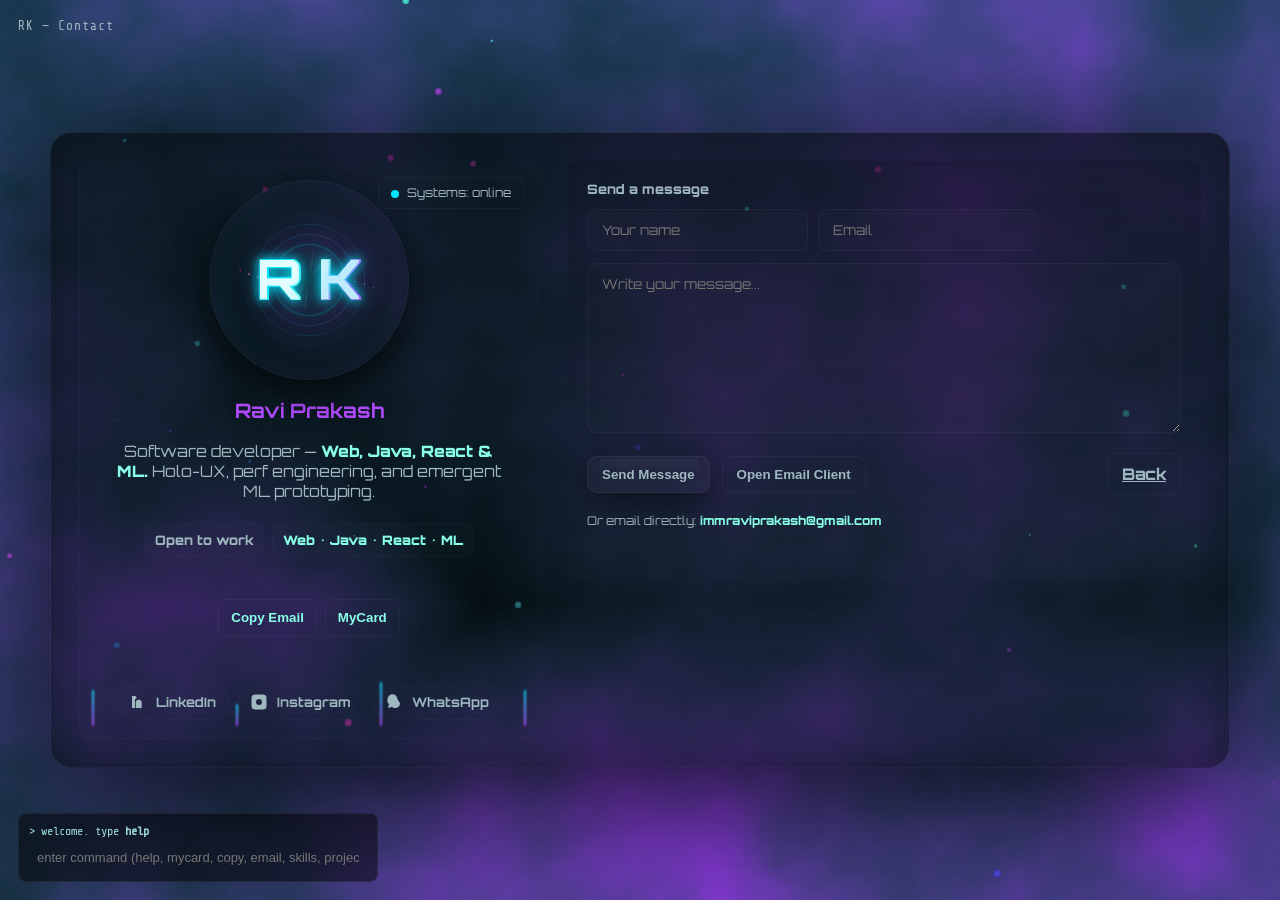
==== contact.html @ 1f119037 "first commit" ====
<!doctype html>
<html lang="en">
<head>
<meta charset="utf-8" />
<meta name="viewport" content="width=device-width,initial-scale=1" />
<link rel="icon" type="image/png" href="favicon.png">
<title>Contact — RK</title>
<meta name="description" content="Contact — neon holo shader, particles, interactive RK avatar, downloadable myCard PNG. Futuristic holo UI." />
<link href="https://fonts.googleapis.com/css2?family=Orbitron:wght@400;700&family=Share+Tech+Mono&display=swap" rel="stylesheet">
<style>
  :root{
    --cyan:#00e6ff;
    --magenta:#b34bff;
    --accent:#88ffe6;
    --muted:#9fb8bf;
    --glass: rgba(255,255,255,0.02);
    --glass-strong: rgba(255,255,255,0.04);
    --panel-bg: rgba(2,4,7,0.64);
    --radius: 14px;
    --max-w: 1400px;
    --nanochrome: rgba(130,255,230,0.06);
  }
  *{box-sizing:border-box;margin:0;padding:0}
  html,body{height:100%}
  body{
    font-family:"Orbitron","Share Tech Mono",monospace;
    background:#000; color:#fff; overflow:hidden;
    -webkit-font-smoothing:antialiased; -moz-osx-font-smoothing:grayscale;
  }

  /* canvases */
  canvas#bg-shader, canvas#particles { position:fixed; inset:0; width:100%; height:100%; z-index:0; display:block; }
  .scanlines { position:fixed; inset:0; pointer-events:none; z-index:2; background: repeating-linear-gradient(to bottom, rgba(255,255,255,0.01) 0 1px, transparent 1px 5px); mix-blend-mode: overlay; opacity:0.18; animation:scanShift 12s linear infinite; }
  @keyframes scanShift { from{ background-position:0 0 } to{ background-position:0 1200px } }

  /* top bar */
  .topbar { position:fixed; left:18px; top:18px; z-index:40; display:flex; gap:10px; align-items:center; color:var(--muted); font-size:13px; }
  .topbar .title { font-family:"Share Tech Mono"; color:var(--muted); letter-spacing:1px; text-shadow:0 0 8px rgba(0,230,255,0.02) }

  /* center layout */
  .wrap { position:relative; z-index:6; min-height:100vh; display:flex; align-items:center; justify-content:center; padding:48px 20px; max-width:var(--max-w); margin:0 auto; }

  /* glass panel */
  .panel {
    width:min(1180px, 96vw);
    background: linear-gradient(180deg, rgba(6,8,12,0.62), rgba(4,6,10,0.44));
    border: 1px solid var(--glass-strong);
    border-radius:calc(var(--radius) + 8px);
    padding:28px;
    box-shadow: 0 26px 140px rgba(0,0,0,0.82), inset 0 -10px 40px rgba(0,0,0,0.28);
    display:grid; grid-template-columns: 460px 1fr; gap:28px; align-items:start;
    transform-style:preserve-3d;
    overflow:visible;
    transition: opacity .28s cubic-bezier(.2,.9,.25,1), transform .28s cubic-bezier(.2,.9,.25,1);
    opacity:1;
  }

  /* transition helper classes (used by SPA navigation) */
  .panel.fade-out { opacity:0; transform: translateY(6px) scale(.995); pointer-events:none; }
  .panel.fade-in { opacity:1; transform: none; pointer-events:auto; }

  /* holo column */
  .holo {
    position:relative; border-radius:12px; padding:18px; min-height:420px;
    background: linear-gradient(180deg, rgba(255,255,255,0.006), rgba(255,255,255,0.002));
    border:1px solid rgba(255,255,255,0.02); overflow:visible;
    display:flex; flex-direction:column; gap:12px; justify-content:center; align-items:center;
    perspective:1400px;
  }
  .holo .avatar {
    width:200px; height:200px; border-radius:50%; overflow:hidden; border:1px solid rgba(255,255,255,0.04);
    display:flex; align-items:center; justify-content:center; background:linear-gradient(90deg, rgba(0,230,255,0.02), rgba(179,75,255,0.02));
    box-shadow: 0 10px 36px rgba(0,0,0,0.72), 0 0 24px rgba(0,230,255,0.035);
    transform-style:preserve-3d; cursor:pointer; position:relative; transition:transform .22s ease;
  }
  #avatarCanvas{ width:100%; height:100%; display:block; border-radius:50%; }

  /* animated ring overlay */
  .ring-overlay { position:absolute; inset: -18px; pointer-events:none; z-index:8; display:flex; align-items:center; justify-content:center; }
  .ring { position:absolute; width:92%; height:92%; border-radius:50%; border:1px solid rgba(255,255,255,0.02); mix-blend-mode: screen; opacity:0.85; transform:rotate(0deg); }
  .ring.r1 { box-shadow: 0 0 30px rgba(0,230,255,0.06); border-color: rgba(0,230,255,0.05); animation:spinS 12s linear infinite; }
  .ring.r2 { box-shadow: 0 0 22px rgba(179,75,255,0.05); border-color: rgba(179,75,255,0.03); animation:spinS 20s linear reverse infinite; transform:scale(.86); }
  .ring.r3 { box-shadow: 0 0 16px rgba(136,255,230,0.03); border-color: rgba(136,255,230,0.02); animation:spinS 36s linear infinite; transform:scale(.95); }
  @keyframes spinS { from{ transform:rotate(0deg) } to{ transform:rotate(360deg) } }

  .holo h2 { margin:6px 0 0; font-size:1.24rem; color:var(--magenta); text-shadow:0 0 14px rgba(179,75,255,0.06) }
  .holo p { margin:6px 0 0; color:var(--muted); font-size:0.98rem; text-align:center; max-width:92% }
  .skill-highlight { color: var(--accent); font-weight:900; text-shadow: 0 0 10px rgba(0,230,255,0.06); }

  .stats { display:flex; gap:8px; margin-top:10px; }
  .stat { background:rgba(255,255,255,0.01); border:1px solid rgba(255,255,255,0.02); padding:8px 10px; border-radius:10px; font-weight:800; color:var(--muted); font-size:13px; }

  .copy-btn { background:transparent; border:1px solid rgba(255,255,255,0.04); color:var(--accent); padding:10px 12px; border-radius:8px; cursor:pointer; font-weight:800; }

  /* HUD lines */
  .hud-lines { position:absolute; inset:auto 12px 12px 12px; z-index:9; pointer-events:none; display:flex; gap:8px; justify-content:space-between; align-items:flex-end; opacity:0.9; }
  .hud-lines .col { width:2px; background:linear-gradient(180deg,var(--cyan),var(--magenta)); height:36px; border-radius:2px; filter:blur(0.8px); animation:bar 2.2s ease-in-out infinite; transform-origin:bottom; }
  .hud-lines .col:nth-child(2){ height:22px; animation-delay:0.2s }
  .hud-lines .col:nth-child(3){ height:44px; animation-delay:0.35s }
  @keyframes bar { 0%{ transform:scaleY(.25); opacity:.24 } 50%{ transform:scaleY(1.25); opacity:1 } 100%{ transform:scaleY(.3); opacity:.32 } }

  /* contact form right column */
  form.contact-form { background: linear-gradient(180deg, rgba(0,0,0,0.12), rgba(255,255,255,0.01)); border-radius:10px; padding:20px; display:flex; flex-direction:column; gap:12px; min-height:420px; position:relative; }
  .row { display:flex; gap:10px; }
  input[type=text], input[type=email], textarea {
    background: rgba(255,255,255,0.01); border:1px solid rgba(255,255,255,0.04);
    color:var(--muted); padding:12px 14px; border-radius:10px; outline:none; font-family:inherit;
    transition: box-shadow .18s ease, transform .12s ease;
  }
  input:focus, textarea:focus { box-shadow: 0 12px 44px rgba(0,230,255,0.06); transform:translateY(-2px); border-color: rgba(0,230,255,0.14); color:#e6fbff }
  textarea { min-height:170px; resize:vertical; }

  .actions { display:flex; gap:12px; align-items:center; margin-top:8px; }
  .btn { background:linear-gradient(90deg,var(--cyan),var(--magenta)); color:#001; padding:10px 14px; border-radius:10px; font-weight:800; border:none; cursor:pointer; box-shadow:0 12px 44px rgba(0,0,0,0.6); transition: transform .14s ease, filter .14s; }
  .btn.ghost { background:transparent; color:var(--muted); border:1px solid rgba(255,255,255,0.04); box-shadow:none; }

  .btn.send-glass { background: rgba(255,255,255,0.02) !important; color: var(--muted) !important; border:1px solid rgba(255,255,255,0.06) !important; backdrop-filter: blur(8px) saturate(0.9); box-shadow: 0 10px 30px rgba(0,0,0,0.5), inset 0 1px 0 rgba(255,255,255,0.02); border-radius:10px; font-weight:700; position:relative; overflow:visible; }
  .btn.send-glass::before{ content:''; position:absolute; left:8%; right:8%; top:6%; height:36%; background: linear-gradient(180deg, rgba(255,255,255,0.06), rgba(255,255,255,0.01)); border-radius:8px; mix-blend-mode: overlay; pointer-events:none; opacity:0.7; }
  .btn.send-glass:hover{ transform:translateY(-2px); filter:brightness(1.02); }

  .btn.crystal { --sheen-x: 50%; --sheen-y: 20%; --sheen-op: 0.65; position:relative; background: rgba(255,255,255,0.03); color:var(--muted); padding:12px 18px; border-radius:12px; border:1px solid rgba(255,255,255,0.08); box-shadow: 0 8px 28px rgba(0,0,0,0.55), inset 0 1px 0 rgba(255,255,255,0.03); backdrop-filter: blur(6px) saturate(0.9); font-weight:900; letter-spacing:0.6px; overflow:visible; }
  .btn.crystal::before{ content:''; position:absolute; left:0; right:0; top:0; height:50%; background: linear-gradient(180deg, rgba(255,255,255,var(--sheen-op)), rgba(255,255,255,0.02)); border-top-left-radius:12px; border-top-right-radius:12px; transform-origin: var(--sheen-x) var(--sheen-y); mix-blend-mode: overlay; pointer-events:none; transition: transform .18s ease, opacity .18s; opacity:.9; }
  .btn.crystal::after{ content:''; position:absolute; left:6px; right:6px; bottom:6px; height:10px; border-radius:8px; background: linear-gradient(180deg, rgba(0,0,0,0.18), rgba(0,0,0,0.35)); filter: blur(6px); pointer-events:none; opacity:0.9; }
  .btn.crystal:hover{ transform:translateY(-2px); filter:brightness(1.02) }
  .btn.crystal:active{ transform:translateY(1px); }

  /* socials */
  .socials { display:flex; gap:8px; align-items:center; margin-top:8px; flex-wrap:wrap }
  .social { display:inline-flex; gap:9px; align-items:center; padding:8px 12px; border-radius:999px; background:linear-gradient(90deg, rgba(255,255,255,0.01), rgba(255,255,255,0.005)); border:1px solid rgba(255,255,255,0.02); color:var(--muted); text-decoration:none; font-weight:700; font-size:13px; }
  .social svg{ width:18px;height:18px; filter: drop-shadow(0 6px 14px rgba(0,0,0,0.6)); }

  /* toast */
  .toast { position:fixed; right:20px; bottom:20px; background: linear-gradient(90deg,var(--cyan),var(--magenta)); color:#001; padding:10px 14px; border-radius:10px; font-weight:800; z-index:80; transform:translateY(18px); opacity:0; transition:all .36s cubic-bezier(.2,.9,.25,1); pointer-events:none; box-shadow:0 20px 60px rgba(0,0,0,0.6) }
  .toast.show { opacity:1; transform:translateY(0) }
  .toast.glass { background: rgba(255,255,255,0.02) !important; color: var(--muted) !important; border:1px solid rgba(255,255,255,0.06) !important; box-shadow: 0 12px 40px rgba(0,0,0,0.5); backdrop-filter: blur(10px) saturate(0.9); }

  .copy-pulse { position:fixed; z-index:92; pointer-events:none; border-radius:999px; mix-blend-mode:screen; filter: blur(8px); opacity:0.9; transform: translate(-50%,-50%); }

  /* modal (glass) */
  .modal-backdrop { position:fixed; inset:0; z-index:90; display:flex; align-items:center; justify-content:center; background: rgba(0,0,0,0.35); backdrop-filter: blur(4px); animation:fadeIn .18s ease; }
  .modal { width:min(680px, 92vw); background: rgba(255,255,255,0.02); border:1px solid rgba(255,255,255,0.06); padding:20px; border-radius:12px; box-shadow: 0 30px 120px rgba(0,0,0,0.6); backdrop-filter: blur(10px) saturate(0.9); color:var(--muted); transform: translateY(8px) scale(.997); animation:popIn .18s cubic-bezier(.2,.9,.25,1) forwards; }
  .modal h3 { margin:0 0 10px; font-size:18px; color:var(--muted); }
  .modal .body { font-size:13px; color:rgba(200,220,230,0.9); margin-bottom:16px; white-space:pre-wrap; max-height:36vh; overflow:auto; }
  .modal .m-actions { display:flex; gap:12px; align-items:center; justify-content:flex-end; }
  .modal .btn { border-radius:10px; padding:10px 14px; font-weight:800; }
  .modal .btn.cancel { background:transparent; color:var(--muted); border:1px solid rgba(255,255,255,0.04); box-shadow:none; }
  .modal .btn.send { background: rgba(255,255,255,0.02); color:var(--muted); border:1px solid rgba(255,255,255,0.06); backdrop-filter: blur(8px); box-shadow: 0 8px 30px rgba(0,0,0,0.45); }
  @keyframes popIn { from { transform: translateY(12px) scale(.994); opacity:0 } to { transform: translateY(0) scale(1); opacity:1 } }
  @keyframes fadeIn { from { opacity:0 } to { opacity:1 } }

  /* top-right miniature */
  .mini-hud { position:absolute; right:14px; top:14px; z-index:12; background:linear-gradient(180deg, rgba(255,255,255,0.01), rgba(255,255,255,0.005)); padding:8px 12px; border-radius:8px; border:1px solid rgba(255,255,255,0.03); color:var(--muted); font-size:12px }
  .mini-hud .dot { width:8px; height:8px; border-radius:999px; background:var(--cyan); box-shadow:0 0 12px rgba(0,230,255,0.12); display:inline-block; margin-right:8px; vertical-align:middle; animation:blink 2s infinite; }
  @keyframes blink { 0%{ opacity:0.25 } 40%{ opacity:1 } 100%{ opacity:0.25 } }

  /* terminal */
  .terminal { position:fixed; left:18px; bottom:18px; z-index:40; background:rgba(0,0,0,0.48); padding:10px; border-radius:8px; font-family:'Share Tech Mono'; color:var(--accent); border:1px solid rgba(255,255,255,0.06); width:360px; box-sizing:border-box; backdrop-filter: blur(4px); }
  .terminal .out{ font-size:12px; max-height:160px; overflow:auto; color:#9bdcd8; margin-bottom:6px; white-space:pre-wrap; }
  .terminal input{ width:100%; background:transparent; border:none; color:var(--accent); outline:none; padding:6px 8px; font-size:13px }

  @media (max-width:980px){
    .panel { grid-template-columns:1fr; padding:18px }
    .holo{ order:2 }
    form.contact-form{ order:1 }
    .wrap{ padding:28px 14px }
    .terminal{ width:86vw }
  }
  @media (prefers-reduced-motion: reduce){ * { transition:none !important; animation:none !important; } }
</style>
</head>
<body>

<!-- WebGL shader + particles -->
<canvas id="bg-shader" aria-hidden="true"></canvas>
<canvas id="particles" aria-hidden="true"></canvas>
<div class="scanlines" aria-hidden="true"></div>

<!-- topbar -->
<div class="topbar" aria-hidden="false">
  <div class="title">RK — Contact</div>
</div>

<!-- center content -->
<div class="wrap" role="main" aria-label="Contact main">
  <section class="panel" aria-labelledby="contact-heading">

    <!-- holo avatar / info -->
    <div class="holo" aria-hidden="false">
      <div class="avatar" id="avatar" aria-hidden="true" tabindex="0" role="button" title="Click to copy email">
        <!-- canvas-rendered subtle arc-reactor RK -->
        <canvas id="avatarCanvas" width="512" height="512" aria-hidden="true"></canvas>
        <div class="ring-overlay" aria-hidden="true">
          <div class="ring r1"></div>
          <div class="ring r2"></div>
          <div class="ring r3"></div>
        </div>
      </div>

      <h2 id="contact-heading">Ravi Prakash</h2>
      <p>Software developer — <span class="skill-highlight">Web, Java, React &amp; ML.</span> Holo-UX, perf engineering, and emergent ML prototyping.</p>

      <div class="stats" aria-hidden="true">
        <div class="stat">Open to work</div>
        <div class="stat"><span class="skill-highlight">Web · Java · React · ML</span></div>
      </div>

      <div style="height:18px"></div>
      <div style="width:92%; display:flex; gap:8px; align-items:center; justify-content:center;">
        <button class="copy-btn" id="copyEmail" title="Copy email to clipboard">Copy Email</button>
        <button class="copy-btn" id="downloadCard" title="Download neon business card">MyCard</button>
      </div>

      <div style="height:16px"></div>
      <div class="socials" role="navigation" aria-label="Social links">
        <a class="social" href="https://www.linkedin.com/" target="_blank" rel="noopener noreferrer">
          <svg viewBox="0 0 24 24" fill="none" aria-hidden="true"><path d="M4 4h4v16H4zM8 4a2 2 0 110 4 2 2 0 010-4zM13 11v9h4v-5c0-3 0-6-4-6s-4 3-4 6v5h4z" fill="currentColor"/></svg> LinkedIn
        </a>
        <a class="social" href="https://www.instagram.com/__nighthawk.__/" target="_blank" rel="noopener noreferrer">
          <svg viewBox="0 0 24 24" fill="none" aria-hidden="true"><path d="M7 2h10a5 5 0 015 5v10a5 5 0 01-5 5H7a5 5 0 01-5-5V7a5 5 0 015-5zM12 8a4 4 0 100 8 4 4 0 000-8zM17.5 6.5h.01" fill="currentColor"/></svg> Instagram
        </a>
        <a class="social" href="https://wa.me/+916361663390" target="_blank" rel="noopener noreferrer">
          <svg viewBox="0 0 24 24" fill="none" aria-hidden="true"><path d="M20 13.5c0 3.6-2.9 6.5-6.5 6.5a8 8 0 01-4.4-1.3L4 20l1.3-4.9A6.5 6.5 0 013.5 8C3.5 4.4 6.4 1.5 10 1.5S16.5 4.4 16.5 8" fill="currentColor"/></svg> WhatsApp
        </a>
      </div>
      <div class="hud-lines" aria-hidden="true">
        <div class="col"></div><div class="col"></div><div class="col"></div><div class="col"></div>
      </div>
      <div class="mini-hud" aria-hidden="true"><span class="dot"></span>Systems: online</div>
    </div>

    <!-- contact form -->
    <form class="contact-form" id="contactForm" novalidate>
      <label style="font-size:13px;color:var(--muted);font-weight:800">Send a message</label>

      <div class="row">
        <input type="text" id="name" name="name" placeholder="Your name" required aria-label="Your name" />
        <input type="email" id="email" name="email" placeholder="Email" required aria-label="Your email" />
      </div>

      <textarea id="message" name="message" placeholder="Write your message..." aria-label="Message" required></textarea>

      <div class="actions">
        <button type="submit" class="btn ghost send-glass" id="sendBtn">Send Message</button>
        <button type="button" class="btn ghost" id="emailBtn">Open Email Client</button>
        <div style="flex:1"></div>
        <!-- Back button: real href for fallback and intercepted for SPA -->
        <a class="btn ghost" href="stud.html" id="backHome" data-spa>Back</a>
      </div>

      <p style="font-size:12px;color:var(--muted); margin-top:6px">Or email directly: <span id="emailText" style="color:var(--accent); font-weight:800">immraviprakash@gmail.com</span></p>
    </form>

  </section>
</div>

<!-- terminal -->
<div class="terminal" role="dialog" aria-label="Terminal">
  <div class="out" id="termOut">&gt; welcome. type <strong>help</strong></div>
  <form id="termForm"><input id="termInput" autocomplete="off" placeholder="enter command (help, mycard, copy, email, skills, projects, home, status)" /></form>
</div>

<!-- toast -->
<div class="toast" id="toast" role="status" aria-live="polite">Message sent</div>

<!-- modal placeholder -->
<div id="modalRoot" aria-hidden="true"></div>

<script>
/* ========== GLOBAL / CANVAS / VISUALS (unchanged) ========== */
/* Avatar: arc-reactor + RK */
(function avatarArc(){
  const canvas = document.getElementById('avatarCanvas');
  const ctx = canvas.getContext('2d');
  const DPR = Math.min(2, window.devicePixelRatio || 1);
  let t0 = performance.now();

  function draw(now){
    now = now || performance.now();
    const W = 512, H = 512;
    canvas.width = W * DPR; canvas.height = H * DPR;
    canvas.style.width = '100%'; canvas.style.height = '100%';
    ctx.setTransform(DPR,0,0,DPR,0,0);
    ctx.clearRect(0,0,W,H);
    const t = (now - t0)/1000;

    // soft vignette
    const rg = ctx.createRadialGradient(W/2, H/2, 10, W/2, H/2, 240);
    rg.addColorStop(0, 'rgba(0,230,255,0.14)');
    rg.addColorStop(0.45, 'rgba(179,75,255,0.08)');
    rg.addColorStop(1, 'rgba(0,0,0,0)');
    ctx.fillStyle = rg; ctx.beginPath(); ctx.arc(W/2,H/2,220,0,Math.PI*2); ctx.fill();

    // rings
    for(let i=0;i<4;i++){
      ctx.save();
      const spin = t * (0.08 + i*0.04) * (i%2? -1: 1);
      ctx.translate(W/2, H/2);
      ctx.rotate(spin);
      ctx.beginPath();
      const r = 92 + i*26;
      ctx.arc(0, 0, r, 0, Math.PI*2);
      ctx.lineWidth = 1.4 + (3 - i) * 0.7;
      ctx.strokeStyle = `rgba(0,230,255,${0.14 - i*0.02})`;
      ctx.shadowBlur = 10 - i*2;
      ctx.shadowColor = i===0 ? 'rgba(0,230,255,0.95)' : 'rgba(179,75,255,0.48)';
      ctx.stroke();
      ctx.restore();
    }
    ctx.shadowBlur = 0;

    // spokes
    ctx.save(); ctx.translate(W/2, H/2);
    const spokes = 8;
    for(let i=0;i<spokes;i++){
      const ang = t * 0.6 * (i%2?1:-1) + i*(Math.PI*2/spokes);
      ctx.save(); ctx.rotate(ang);
      ctx.beginPath();
      ctx.moveTo(18, -3); ctx.lineTo(78, -1); ctx.lineTo(78, 1); ctx.lineTo(18, 3);
      ctx.closePath();
      const g = ctx.createLinearGradient(18,0,78,0);
      g.addColorStop(0,'rgba(255,255,255,0.03)');
      g.addColorStop(0.5,'rgba(136,255,230,0.10)');
      g.addColorStop(1,'rgba(179,75,255,0.12)');
      ctx.fillStyle = g; ctx.fill();
      ctx.restore();
    }
    ctx.restore();

    // RK text (kept as-is since you said it's perfect)
    ctx.font = '700 140px Orbitron, monospace';
    ctx.textAlign = 'center'; ctx.textBaseline = 'middle';
    ctx.lineWidth = 6;
    const offset = Math.sin(t*2.0) * 2.6;
    ctx.save();
    ctx.shadowColor = 'rgba(0,230,255,0.95)'; ctx.shadowBlur = 30;
    const strokeGrad = ctx.createLinearGradient(W/2 - 80, H/2 - 40, W/2 + 80, H/2 + 60);
    strokeGrad.addColorStop(0, '#00e6ff'); strokeGrad.addColorStop(0.5, '#88ffe6'); strokeGrad.addColorStop(1, '#b34bff');
    ctx.strokeStyle = strokeGrad; ctx.strokeText('R K', W/2 - offset, H/2 + 6);
    ctx.strokeStyle = 'rgba(255,255,255,0.06)'; ctx.strokeText('R K', W/2 + offset*0.6, H/2 + 8);
    const fillGrad = ctx.createLinearGradient(W/2 - 40, H/2 - 20, W/2 + 40, H/2 + 20);
    fillGrad.addColorStop(0, 'rgba(230,255,255,0.98)'); fillGrad.addColorStop(1, 'rgba(200,240,255,0.95)');
    ctx.fillStyle = fillGrad; ctx.fillText('R K', W/2, H/2 + 6);
    ctx.restore();

    // soft motes
    for(let i=0;i<6;i++){
      const ang = t * (0.35 + i*0.12) + i;
      const rx = Math.cos(ang) * (120 + i*12) + W/2;
      const ry = Math.sin(ang) * (96 + i*10) + H/2;
      const rdot = 1.6 + (i%2);
      const grad = ctx.createRadialGradient(rx, ry, 0, rx, ry, rdot*6);
      grad.addColorStop(0, `rgba(${Math.floor(0 + i*90)},${Math.floor(200 - i*30)},${Math.floor(255 - i*20)},${0.95 - i*0.08})`);
      grad.addColorStop(1, 'rgba(0,0,0,0)');
      ctx.fillStyle = grad; ctx.beginPath(); ctx.arc(rx, ry, rdot, 0, Math.PI*2); ctx.fill();
    }

    requestAnimationFrame(draw);
  }
  requestAnimationFrame(draw);

  const avatarWrap = document.getElementById('avatar');
  avatarWrap.addEventListener('mousemove', (e)=>{
    const r = avatarWrap.getBoundingClientRect();
    const px = ((e.clientX - r.left) / r.width) - 0.5;
    const py = ((e.clientY - r.top) / r.height) - 0.5;
    avatarWrap.style.transform = `rotateX(${(-py*8)}deg) rotateY(${(px*8)}deg) translateZ(10px)`;
    const cx = r.left + r.width/2, cy = r.top + r.height/2;
    if(window.__shaderSetHover) window.__shaderSetHover(cx, cy, 600);
  });
  avatarWrap.addEventListener('mouseleave', ()=> avatarWrap.style.transform = '');
})();

/* Shader background */
(function shaderInit(){
  const canvas = document.getElementById('bg-shader');
  let gl = canvas.getContext('webgl2');
  if(!gl){ gl = canvas.getContext('webgl') || canvas.getContext('experimental-webgl'); if(!gl){ console.warn('WebGL unavailable'); return; } }

  function fit(){ const dpr = Math.max(1, window.devicePixelRatio||1); canvas.width = Math.floor(innerWidth * dpr); canvas.height = Math.floor(innerHeight * dpr); canvas.style.width = innerWidth+'px'; canvas.style.height = innerHeight+'px'; gl.viewport(0,0,canvas.width,canvas.height); }
  fit(); addEventListener('resize', fit);

  function compile(type, src){ const s = gl.createShader(type); gl.shaderSource(s, src); gl.compileShader(s); if(!gl.getShaderParameter(s, gl.COMPILE_STATUS)){ console.error(gl.getShaderInfoLog(s)); return null; } return s; }

  const vs = `#version 300 es
    precision mediump float;
    in vec2 a_pos; out vec2 v_uv;
    void main(){ v_uv = a_pos*0.5 + 0.5; gl_Position = vec4(a_pos,0.,1.); }`;

  const fs = `#version 300 es
    precision highp float;
    in vec2 v_uv; out vec4 outColor;
    uniform vec2 u_resolution; uniform float u_time; uniform vec2 u_mouse; uniform float u_hover;
    float hash(vec2 p){ return fract(sin(dot(p,vec2(127.1,311.7)))*43758.5453123); }
    float noise(vec2 p){ vec2 i=floor(p); vec2 f=fract(p); float a=hash(i), b=hash(i+vec2(1.,0.)), c=hash(i+vec2(0.,1.)), d=hash(i+vec2(1.,1.)); vec2 u=f*f*(3.-2.*f); return mix(a,b,u.x) + (c-a)*u.y*(1.-u.x) + (d-b)*u.x*u.y; }
    float fbm(vec2 p){ float v=0.; float a=0.5; for(int i=0;i<6;i++){ v+=a*noise(p); p*=2.; a*=0.5; } return v; }
    void main(){
      vec2 uv = v_uv;
      vec2 p = uv*2.0 - 1.0;
      p.x *= u_resolution.x / u_resolution.y;
      float t = u_time * 0.45;
      vec2 m = (u_mouse / u_resolution) * 2.0 - 1.0;
      m.x *= u_resolution.x / u_resolution.y;
      float dist = length(p - m);
      vec2 q = p + vec2(sin(t*0.35 + p.y*2.2)*0.012, cos(t*0.27 + p.x*2.2)*0.012);
      q += (p - m) * u_hover * exp(-dist*7.0) * 0.45;
      float n = fbm(q * 1.9 + t*0.08);

      // base + neon
      vec3 base = mix(vec3(0.01,0.01,0.03), vec3(0.02,0.04,0.08), uv.y);
      vec3 neon = mix(vec3(0.02,0.6,0.5), vec3(0.67,0.16,1.0), n);
      vec3 col = base + neon * (n*0.9 + 0.08);

      // grid
      float gx = abs(fract(uv.x * 18.0) - 0.5);
      float gy = abs(fract(uv.y * 18.0) - 0.5);
      float grid = (1.0 - smoothstep(0.495,0.5,gx))*0.16 + (1.0 - smoothstep(0.495,0.5,gy))*0.06;
      col += vec3(0.0,0.24,0.36) * grid * 0.06;

      // hover bloom
      col += 0.28 * exp(-dist*8.0) * vec3(0.6,0.12,1.0) * u_hover;

      // slight chromatic dispersion
      float disp = 0.0025 * (0.5 + 0.5 * sin(t*0.7));
      float r = pow(clamp(col.r,0.,1.), vec3(0.95).r);
      float g = pow(clamp(col.g,0.,1.), vec3(0.95).r);
      float b = pow(clamp(col.b,0.,1.), vec3(0.95).r);
      r += 0.02 * fbm((uv + vec2(disp,0.0))*6.0 + t*0.2);
      g += 0.01 * fbm((uv + vec2(0.0,disp))*6.0 + t*0.2);
      b += 0.015 * fbm((uv - vec2(disp,0.0))*6.0 + t*0.2);

      outColor = vec4(clamp(vec3(r,g,b),0.,1.),1.0);
    }`;

  const a = compile(gl.VERTEX_SHADER, vs);
  const b = compile(gl.FRAGMENT_SHADER, fs);
  const prog = gl.createProgram(); gl.attachShader(prog, a); gl.attachShader(prog, b); gl.linkProgram(prog);
  if(!gl.getProgramParameter(prog, gl.LINK_STATUS)){ console.error(gl.getProgramInfoLog(prog)); return; }
  gl.useProgram(prog);

  const quad = new Float32Array([-1,-1, 1,-1, -1,1, -1,1, 1,-1, 1,1]);
  const buf = gl.createBuffer(); gl.bindBuffer(gl.ARRAY_BUFFER, buf); gl.bufferData(gl.ARRAY_BUFFER, quad, gl.STATIC_DRAW);
  const posLoc = gl.getAttribLocation(prog,'a_pos'); gl.enableVertexAttribArray(posLoc); gl.vertexAttribPointer(posLoc,2,gl.FLOAT,false,0,0);

  const uRes = gl.getUniformLocation(prog,'u_resolution');
  const uTime = gl.getUniformLocation(prog,'u_time');
  const uMouse = gl.getUniformLocation(prog,'u_mouse');
  const uHover = gl.getUniformLocation(prog,'u_hover');

  const state = { mouse: [innerWidth/2, innerHeight/2], hover: 0, ts: performance.now() };
  window.addEventListener('mousemove', e => { state.mouse = [e.clientX, innerHeight - e.clientY]; });

  window.__shaderSetHover = (x,y,len=600) => { state.mouse = [x, innerHeight - y]; state.hover = 1.0; setTimeout(()=> state.hover = 0.0, len); };

  function draw(now){
    const t = (now - state.ts)/1000;
    gl.useProgram(prog);
    gl.uniform2f(uRes, canvas.width, canvas.height);
    gl.uniform1f(uTime, t);
    gl.uniform2f(uMouse, state.mouse[0] || canvas.width/2, state.mouse[1] || canvas.height/2);
    gl.uniform1f(uHover, state.hover || 0.0);
    gl.drawArrays(gl.TRIANGLES, 0, 6);
    requestAnimationFrame(draw);
  }
  requestAnimationFrame(draw);
})();

/* Particles with mouse attraction */
(function particles(){
  const c = document.getElementById('particles'), ctx = c.getContext('2d', { alpha:true });
  let W = innerWidth, H = innerHeight; c.width=W; c.height=H; addEventListener('resize', ()=>{ W=innerWidth; H=innerHeight; c.width=W; c.height=H; build(); });

  let pool = [];
  const mouse = {x: W/2, y: H/2, active: false};
  function build(){ pool = []; const N = Math.floor(Math.min(320, (W*H)/36000)); for(let i=0;i<N;i++) pool.push({ x:Math.random()*W, y:Math.random()*H, vx:(Math.random()-0.5)*0.8, vy:(Math.random()-0.5)*0.8, r:Math.random()*3.2+0.6, hue: 160 + Math.random()*160 }); }
  build();

  window.addEventListener('mousemove', (e)=>{ mouse.x=e.clientX; mouse.y=e.clientY; mouse.active=true; });
  window.addEventListener('mouseout', ()=>{ mouse.active=false; });

  function draw(){
    ctx.clearRect(0,0,W,H);
    ctx.globalCompositeOperation = 'lighter';
    for(const p of pool){
      if(mouse.active){
        const dx = mouse.x - p.x; const dy = mouse.y - p.y; const d2 = dx*dx + dy*dy; const d = Math.sqrt(d2) + 0.001; const force = Math.max(0, Math.min(0.7, 1400 / (d2 + 2600)));
        p.vx += (dx/d) * force * 0.001; p.vy += (dy/d) * force * 0.001;
      }
      p.x += p.vx; p.y += p.vy; p.vx *= 0.994; p.vy *= 0.994;
      if(p.x < -120) p.x = W+120; if(p.x > W+120) p.x = -120; if(p.y < -120) p.y = H+120; if(p.y > H+120) p.y = -120;
      const r = Math.max(0.6, p.r);
      const g = ctx.createRadialGradient(p.x,p.y,0,p.x,p.y,r*10);
      g.addColorStop(0, `hsla(${p.hue},92%,66%,0.95)`);
      g.addColorStop(0.25, `hsla(${p.hue},86%,46%,0.14)`);
      g.addColorStop(1, 'rgba(0,0,0,0)');
      ctx.fillStyle = g; ctx.beginPath(); ctx.arc(p.x,p.y,r,0,Math.PI*2); ctx.fill();
    }
    ctx.globalCompositeOperation = 'source-over'; requestAnimationFrame(draw);
  }
  requestAnimationFrame(draw);
  window.__particlesRebuild = (n)=> { build(n); };
})();

/* ========== UI (copy, myCard, toast, modal) ========== */
(function UI(){
  const email = 'immraviprakash@gmail.com';
  const toast = document.getElementById('toast');
  const modalRoot = document.getElementById('modalRoot');

  // set email text if present (initial panel)
  const emailTextEl = document.getElementById('emailText'); if(emailTextEl) emailTextEl.textContent = email;

  function pulseAt(x,y,color='rgba(0,230,255,0.12)'){
    const el = document.createElement('div'); el.className = 'copy-pulse'; el.style.left = x + 'px'; el.style.top = y + 'px'; el.style.width = '24px'; el.style.height = '24px'; el.style.background = `radial-gradient(circle, ${color} 0%, transparent 60%)`; el.style.transition = 'transform .6s ease, opacity .6s ease'; document.body.appendChild(el);
    requestAnimationFrame(()=> { el.style.transform = 'translate(-50%,-50%) scale(12)'; el.style.opacity = '0'; }); setTimeout(()=> el.remove(), 700);
  }

  function showToast(msg='Done', opts={}){
    toast.textContent = msg;
    if(opts.glass){
      toast.classList.add('glass');
      toast.classList.add('show');
      if(opts.triggerAt) pulseAt(opts.triggerAt[0], opts.triggerAt[1]);
      setTimeout(()=> { toast.classList.remove('show'); toast.classList.remove('glass'); }, 2200);
    } else {
      toast.classList.remove('glass');
      toast.classList.add('show');
      if(opts.triggerAt) pulseAt(opts.triggerAt[0], opts.triggerAt[1], 'rgba(179,75,255,0.12)');
      setTimeout(()=> toast.classList.remove('show'), 2200);
    }
  }

  async function copyEmailFromElement(el){
    try{
      await navigator.clipboard.writeText(email);
      let cx = Math.round(window.innerWidth/2), cy = Math.round(window.innerHeight/2);
      if(el){ const r = el.getBoundingClientRect(); cx = Math.round(r.left + r.width/2); cy = Math.round(r.top + r.height/2); if(window.__shaderSetHover) window.__shaderSetHover(cx, cy, 700); }
      showToast('Email copied', { glass: true, triggerAt: [cx, cy] });
    } catch(e){
      // fallback
      const ta = document.createElement('textarea'); ta.value = email; document.body.appendChild(ta); ta.select();
      try{ document.execCommand('copy'); showToast('Email copied', { glass: true }); }catch(e2){ alert('Copy: ' + email); }
      ta.remove();
    }
  }

  // myCard generator (keeps behavior)
  async function generateCardPNG(){
    const w = 2700, h = 1500;
    const c = document.createElement('canvas'); c.width = w; c.height = h;
    const g = c.getContext('2d');

    // deep background with subtle bluish highlights
    const bg = g.createLinearGradient(0,0,w,h);
    bg.addColorStop(0, '#00060a'); bg.addColorStop(0.45, '#001428'); bg.addColorStop(0.92, '#00060a');
    g.fillStyle = bg; g.fillRect(0,0,w,h);

    // moving scanlines illusion (rendered statically with sin-based jitter)
    g.globalAlpha = 0.02; g.fillStyle = '#bfefff';
    for(let i=0;i<320;i++){
      const y = Math.floor((i/320)*h) + Math.sin(i*0.8)*2.2;
      g.fillRect(0, y, w, 1);
    }
    g.globalAlpha = 1;

    // central RK halo
    const cx = 520, cy = Math.floor(h/2), r = 380;
    const halo = g.createRadialGradient(cx,cy,10,cx,cy,r*1.6);
    halo.addColorStop(0, 'rgba(200,250,255,0.34)');
    halo.addColorStop(0.28, 'rgba(120,210,255,0.12)');
    halo.addColorStop(1, 'rgba(0,0,0,0)');
    g.fillStyle = halo; g.beginPath(); g.arc(cx,cy,r*1.25,0,Math.PI*2); g.fill();

    // subtle rings
    for(let i=0;i<6;i++){
      g.beginPath(); g.arc(cx,cy, r + i*8, 0, Math.PI*2);
      const alpha = 0.12 - i*0.015; g.strokeStyle = `rgba(160,240,255,${Math.max(0, alpha)})`; g.lineWidth = 2 + (5-i)*0.6; g.stroke();
    }

    // large RK with micro-glow
    g.save(); g.textAlign = 'center'; g.textBaseline = 'middle'; g.font = 'bold 420px Orbitron, sans-serif'; g.shadowColor = 'rgba(0,200,255,0.95)'; g.shadowBlur = 68; g.lineWidth = 10; g.strokeStyle = 'rgba(16,160,200,0.88)'; g.strokeText('R K', cx, cy + 6); g.fillStyle = '#eafcff'; g.fillText('R K', cx, cy + 6); g.restore();

    // right-side profile details
    const px = 1060;
    g.fillStyle = 'rgba(230,245,250,0.98)'; g.font = '800 86px Orbitron'; g.fillText('Ravi Prakash', px, cy - 82);
    g.font = '700 36px "Share Tech Mono", monospace'; g.fillStyle = '#00fff0'; g.fillText('Web · Java · React · ML', px, cy - 28);
    g.fillStyle = 'rgba(190,200,210,0.92)'; g.font = '500 28px "Share Tech Mono", monospace'; g.fillText('immraviprakash@gmail.com', px, cy + 34); g.fillText('+91 6361663390', px, cy + 88);

    g.strokeStyle = 'rgba(255,255,255,0.03)'; g.lineWidth = 1; g.beginPath(); g.moveTo(px-24, cy + 150); g.lineTo(w - 220, cy + 150); g.stroke();

    // small social icons blocks
    const sx = px - 8, sy = cy + 220;
    g.fillStyle = 'rgba(0,230,255,0.06)'; g.fillRect(sx-28, sy-42, 72, 72); g.fillStyle = '#00fff0'; g.font = '700 32px Orbitron'; g.fillText('in', sx+8, sy+14);
    g.fillStyle = 'rgba(179,75,255,0.06)'; g.fillRect(sx + 92, sy-42, 72, 72); g.fillStyle = '#b34bff'; g.fillText('@', sx + 92 + 38, sy+14);
    g.fillStyle = 'rgba(0,230,255,0.06)'; g.fillRect(sx + 188, sy-42, 72, 72); g.fillStyle = '#00fff0'; g.fillText('wa', sx + 188 + 38, sy+14);

    // software profile block
    g.fillStyle = 'rgba(255,255,255,0.02)'; g.fillRect(w - 980, 160, 720, 260);
    g.strokeStyle = 'rgba(0,230,255,0.04)'; g.strokeRect(w - 980, 160, 720, 260);
    g.font = '700 24px "Share Tech Mono"'; g.fillStyle = 'rgba(140,255,240,0.95)'; g.fillText('SOFTWARE PROFILE', w - 640, 200);
    g.fillStyle = 'rgba(200,220,230,0.72)'; g.font = '400 18px "Share Tech Mono"';
    g.fillText('- Frontend engineering — React & performance', w - 860, 238);
    g.fillText('- Web development & APIs (Node, Express)', w - 860, 266);
    g.fillText('- Java & ML prototypes / visualization', w - 860, 294);

    // footer tagline
    g.fillStyle = 'rgba(180,200,210,0.08)'; g.font = '400 18px "Share Tech Mono"'; g.fillText('RK • holographic • myCard', px, h - 64);

    return new Promise((res, rej) => { c.toBlob(blob => { if(!blob) return rej(new Error('export failed')); res(URL.createObjectURL(blob)); }, 'image/png', 0.96); });
  }

  // expose some helpers to the rest of the script
  window.__ui = {
    copyEmailFromElement,
    generateCardPNG,
    showToast,
    pulseAt,
    email
  };

  // Delegated handlers (use one-time persistent delegation so panel swaps don't break behavior)
  document.addEventListener('click', async function deleg(e){
    const target = e.target;
    // copy email button or avatar click
    const copyBtn = target.closest('#copyEmail');
    if(copyBtn){ e.preventDefault(); await copyEmailFromElement(copyBtn); return; }

    // download card
    const dlBtn = target.closest('#downloadCard');
    if(dlBtn){ e.preventDefault();
      try {
        const url = await window.__ui.generateCardPNG();
        const a = document.createElement('a'); a.href = url; a.download = 'myCard_RK.png'; document.body.appendChild(a); a.click(); a.remove(); URL.revokeObjectURL(url);
        const r = dlBtn.getBoundingClientRect(); const cx = Math.round(r.left + r.width/2), cy = Math.round(r.top + r.height/2);
        if(window.__shaderSetHover) window.__shaderSetHover(cx, cy, 900);
        window.__ui.showToast('myCard downloaded', { glass: true, triggerAt: [cx, cy] });
      } catch (err) { console.error(err); window.__ui.showToast('Failed to generate card'); }
      return;
    }

    // open email client
    const mailBtn = target.closest('#emailBtn');
    if(mailBtn){ /* allow default if mailto present; we open mailto ourselves */ e.preventDefault();
      const r = mailBtn.getBoundingClientRect(); const cx = Math.round(r.left + r.width/2), cy = Math.round(r.top + r.height/2);
      if(window.__shaderSetHover) window.__shaderSetHover(cx, cy, 700);
      window.location.href = `mailto:${email}`;
      return;
    }

    // intercept internal SPA links (same-origin, not forced download, not anchors to hash, not external)
    const a = target.closest('a');
    if(a && a.hasAttribute('href') && !a.hasAttribute('target') && !a.hasAttribute('download')){
      const href = a.getAttribute('href');
      // skip mailto/tel/external absolute urls
      if(/^mailto:|^tel:|^[a-z]+:/i.test(href)) return;
      // same origin check: if starts with / or doesn't include //, treat as internal
      const url = new URL(href, location.href);
      if(url.origin === location.origin){
        // allow anchors to same page (#something) to proceed
        if(url.hash && url.pathname === location.pathname) return;
        // use SPA navigate — only intercept when link has data-spa or is internal HTML
        if(a.hasAttribute('data-spa') || /\.html$/.test(url.pathname) || a.closest('.panel')){
          e.preventDefault();
          spaNavigate(url.href);
        }
      }
    }
  });

  // terminal form also relies on generateCard and showToast which are exposed later
})();

/* ========== SPA NAVIGATION (in-file) ========== */
(function SPA(){
  const panelSelector = 'section.panel';
  const panel = document.querySelector(panelSelector);

  // small helper respecting reduced-motion
  function prefersReducedMotion(){ return window.matchMedia('(prefers-reduced-motion: reduce)').matches; }

  // find a good focus target inside panel (h2 heading) for accessibility
  function focusPanelHeading(el){
    try{
      const h = el.querySelector('h2') || el.querySelector('[aria-labelledby]');
      if(h){ h.setAttribute('tabindex','-1'); h.focus(); h.removeAttribute('tabindex'); }
    }catch(e){}
  }

  // replace the panel element completely (so aria attributes and structure are preserved)
  async function replacePanelWith(newPanelEl, pushState=true, url=''){
    const oldPanel = document.querySelector(panelSelector);
    if(!oldPanel || !newPanelEl) return;
    // add fade-in class to the incoming element
    newPanelEl.classList.add('panel', 'fade-in');
    // replace DOM node
    oldPanel.replaceWith(newPanelEl);
    // update email text if present
    const emailTextEl = document.getElementById('emailText'); if(emailTextEl) emailTextEl.textContent = window.__ui?.email || 'immraviprakash@gmail.com';
    // small timeout to allow CSS to settle
    requestAnimationFrame(()=> setTimeout(()=> newPanelEl.classList.remove('fade-in'), 320));
    // focus for accessibility
    focusPanelHeading(newPanelEl);
    // update title if the fetched doc previously set it
    if(pushState && url) history.pushState({ spa: true, url: url }, '', url);
  }

  // core SPA fetch + swap
  async function spaNavigate(href){
    // if user prefers reduced motion, fall back to full nav
    if(prefersReducedMotion()){
      location.href = href;
      return;
    }

    // quick UX: show a terminal-ish small delay by animating out the panel
    const oldPanel = document.querySelector(panelSelector);
    if(!oldPanel){ location.href = href; return; }
    oldPanel.classList.add('fade-out');

    // small wait so users can see "redirecting" messages in the terminal
    await new Promise(res => setTimeout(res, 240));

    try{
      // fetch target html
      const resp = await fetch(href, { credentials: 'same-origin' });
      if(!resp.ok) throw new Error('fetch failed: ' + resp.status);
      const text = await resp.text();
      const doc = new DOMParser().parseFromString(text, 'text/html');

      // get new panel
      const newPanel = doc.querySelector(panelSelector);
      // fallback: if no panel in fetched doc, perform full navigation
      if(!newPanel){
        location.href = href;
        return;
      }

      // copy id/aria attributes from fetched panel to keep a11y
      const cloned = newPanel.cloneNode(true);

      // update document title if present in fetched doc
      if(doc.title) document.title = doc.title;

      // replace old panel with new one and push history
      await replacePanelWith(cloned, true, href);

      // re-run any panel-local initialization (update email text, rebind controls if needed)
      reinitPanelAfterSwap();

    }catch(err){
      console.warn('SPA nav failed, falling back to full nav', err);
      location.href = href;
    } finally {
      // ensure oldPanel removed fade class if still present
      const cur = document.querySelector(panelSelector);
      if(cur) cur.classList.remove('fade-out');
    }
  }

  // handle browser back/forward
  window.addEventListener('popstate', async function (ev){
    if(ev.state && ev.state.url){
      // load that url content and replace panel (do not push a new history entry)
      const href = ev.state.url;
      if(prefersReducedMotion()){
        location.href = href; return;
      }
      const oldPanel = document.querySelector(panelSelector);
      if(oldPanel) oldPanel.classList.add('fade-out');
      try{
        const resp = await fetch(href, { credentials: 'same-origin' });
        if(!resp.ok) { location.href = href; return; }
        const text = await resp.text();
        const doc = new DOMParser().parseFromString(text, 'text/html');
        const newPanel = doc.querySelector(panelSelector);
        if(!newPanel){ location.href = href; return; }
        const cloned = newPanel.cloneNode(true);
        if(doc.title) document.title = doc.title;
        await replacePanelWith(cloned, false, href);
        reinitPanelAfterSwap();
      }catch(e){ location.href = href; }
    }else{
      // if no state, fallback to full reload
      location.reload();
    }
  });

  // expose for use in other scripts (terminal)
  window.spaNavigate = spaNavigate;

  // After the panel is swapped, some panel-specific items may need re-init:
  // - update emailText
  // - re-attach keyboard handlers or focus traps if any panel contains dialogs
  function reinitPanelAfterSwap(){
    // update the email text if newly inserted
    const emailTextEl = document.getElementById('emailText'); if(emailTextEl) emailTextEl.textContent = window.__ui?.email || 'immraviprakash@gmail.com';
    // Ensure terminal output remains visible and input remains focused as expected (no-op)
    // Re-attach avatar hover effect (avatar element moved with panel; shader hover uses global window.__shaderSetHover)
    const avatar = document.getElementById('avatar');
    if(avatar){
      avatar.addEventListener('mousemove', (e)=>{
        const r = avatar.getBoundingClientRect();
        const px = ((e.clientX - r.left) / r.width) - 0.5;
        const py = ((e.clientY - r.top) / r.height) - 0.5;
        avatar.style.transform = `rotateX(${(-py*8)}deg) rotateY(${(px*8)}deg) translateZ(10px)`;
        const cx = r.left + r.width/2, cy = r.top + r.height/2;
        if(window.__shaderSetHover) window.__shaderSetHover(cx, cy, 600);
      });
      avatar.addEventListener('mouseleave', ()=> avatar.style.transform = '');
      avatar.addEventListener('click', ()=> { const cb = document.getElementById('copyEmail'); if(cb) cb.click(); });
    }
    // Ensure form handlers still work — contact form uses delegated submit handler below, so no direct rebind needed.
    // Re-populate any dynamic bits (like mini-hud) if necessary (no-op here).
  }

  // Expose a small debug helper
  window.__spa = { navigate: spaNavigate, reinit: reinitPanelAfterSwap };
})();

/* ========== Terminal (uses spaNavigate for internal pages) ========== */
(function Terminal(){
  const form = document.getElementById('termForm'), input = document.getElementById('termInput'), out = document.getElementById('termOut');
  function append(line){ out.innerHTML += '\n' + line; out.scrollTop = out.scrollHeight; }
  const email = window.__ui?.email || 'immraviprakash@gmail.com';

  function redirectTo(url){ // compatibility helper (keeps a short UX delay)
    if(typeof window.spaNavigate === 'function'){
      // use SPA navigation
      window.spaNavigate(url);
    } else {
      setTimeout(()=> location.href = url, 220);
    }
  }

  form.addEventListener('submit', async e=>{
    e.preventDefault();
    const raw = (input.value||'').trim();
    if(!raw) return;
    const v = raw.toLowerCase();
    append('> ' + raw);

    if(v === 'help'){
      append('commands: help, mycard, copy, email, skills, projects, home, status');
      append('typing "skills" → opens skills.html (SPA)');
      append('typing "projects" → opens projects.html (SPA)');
      append('typing "home" or "stud" → opens stud.html (SPA)');
    }
    else if(v === 'mycard'){
      append('generating myCard PNG...');
      try{ 
        // call the delegated UI download
        const dlBtn = document.getElementById('downloadCard');
        if(dlBtn){ dlBtn.click(); append('myCard downloaded.'); } 
        else { await window.__ui.generateCardPNG(); append('myCard ready.'); }
      } catch(e){ append('failed to generate myCard.'); }
    }
    else if(v === 'copy'){
      try{ await navigator.clipboard.writeText(email); append('email copied to clipboard'); }catch(e){ append('copy failed'); }
    }
    else if(v === 'email'){
      append('opening email client...');
      window.location.href = `mailto:${email}`;
    }
    else if(v === 'skills' || v === 'skill'){
      append('Skills: Web · Java · React · ML · Performance');
      append('redirecting to skills.html');
      redirectTo('skills.html');
    }
    else if(v === 'projects' || v === 'project'){
      append('redirecting to projects.html');
      redirectTo('projects.html');
    }
    else if(v === 'home' || v === 'stud' || v === 'stud.html'){
      append('redirecting to home (stud.html)');
      redirectTo('stud.html');
    }
    else if(v === 'status'){
      append('visuals: shader + particles active');
    }
    else {
      append('unknown command — type help');
    }
    input.value = '';
  });

  input.addEventListener('keydown', (e)=>{ if(e.key === 'Escape') input.blur(); });
})();

/* ========== Contact form submit + modal (delegated-friendly) ========== */
(function ContactFormDelegation(){
  const modalRoot = document.getElementById('modalRoot');
  const toast = document.getElementById('toast');

  function openSendModal(name, em, msg){
    modalRoot.innerHTML = ''; modalRoot.setAttribute('aria-hidden','false');
    const backdrop = document.createElement('div'); backdrop.className = 'modal-backdrop'; backdrop.tabIndex = -1;
    const modal = document.createElement('div'); modal.className = 'modal'; modal.setAttribute('role','dialog'); modal.setAttribute('aria-modal','true');
    const h = document.createElement('h3'); h.textContent = 'Confirm message — RK';
    const body = document.createElement('div'); body.className = 'body'; body.textContent = `Name: ${name}\nEmail: ${em}\n\n${msg}`;
    const actions = document.createElement('div'); actions.className = 'm-actions';
    const cancel = document.createElement('button'); cancel.className = 'btn cancel'; cancel.textContent = 'Cancel';
    const send = document.createElement('button'); send.className = 'btn send'; send.textContent = 'Send Message';
    cancel.addEventListener('click', ()=> { closeModal(); });
    send.addEventListener('click', ()=> {
      const rct = send.getBoundingClientRect(); const cx = Math.round(rct.left + rct.width/2), cy = Math.round(rct.top + rct.height/2);
      if(window.__shaderSetHover) window.__shaderSetHover(cx, cy, 900);
      window.__ui.pulseAt(cx, cy);
      const subject = encodeURIComponent('Portfolio message from ' + name);
      const bodyEnc = encodeURIComponent(`Name: ${name}\nEmail: ${em}\n\n${msg}`);
      closeModal(); window.__ui.showToast('Opening email client', { triggerAt: [cx, cy] });
      window.location.href = `mailto:${window.__ui.email}?subject=${subject}&body=${bodyEnc}`;
    });
    actions.appendChild(cancel); actions.appendChild(send);
    modal.appendChild(h); modal.appendChild(body); modal.appendChild(actions); backdrop.appendChild(modal); modalRoot.appendChild(backdrop);
    function escClose(e){ if(e.key === 'Escape') closeModal(); }
    function closeModal(){ modalRoot.innerHTML = ''; modalRoot.setAttribute('aria-hidden','true'); document.removeEventListener('keydown', escClose); }
    backdrop.addEventListener('click', (ev)=> { if(ev.target === backdrop) closeModal(); });
    document.addEventListener('keydown', escClose);
    send.focus();
  }

  // delegated submit: catch form submit events at document level
  document.addEventListener('submit', function delegatedForm(e){
    const form = e.target;
    if(!form || !form.matches) return;
    if(!form.matches('#contactForm')) return;
    e.preventDefault();
    const n = (form.querySelector('#name')?.value || '').trim();
    const em = (form.querySelector('#email')?.value || '').trim();
    const m = (form.querySelector('#message')?.value || '').trim();
    if(!n || !em || !m){
      const sendBtnEl = document.getElementById('sendBtn');
      let cx = window.innerWidth/2, cy = window.innerHeight/2;
      if(sendBtnEl){ const r = sendBtnEl.getBoundingClientRect(); cx = Math.round(r.left + r.width/2); cy = Math.round(r.top + r.height/2); if(window.__shaderSetHover) window.__shaderSetHover(cx, cy, 700); }
      window.__ui.showToast('Please fill all fields', { glass: true, triggerAt: [cx, cy] });
      return;
    }
    openSendModal(n, em, m);
  });
})();

/* Reduced-motion fallback */
(function safety(){ const reduced = window.matchMedia('(prefers-reduced-motion: reduce)').matches; if(reduced){ try{ document.getElementById('bg-shader').style.display='none'; document.getElementById('particles').style.display='none'; document.querySelector('.scanlines').style.display='none'; }catch(e){} } })();
</script>
</body>
</html>
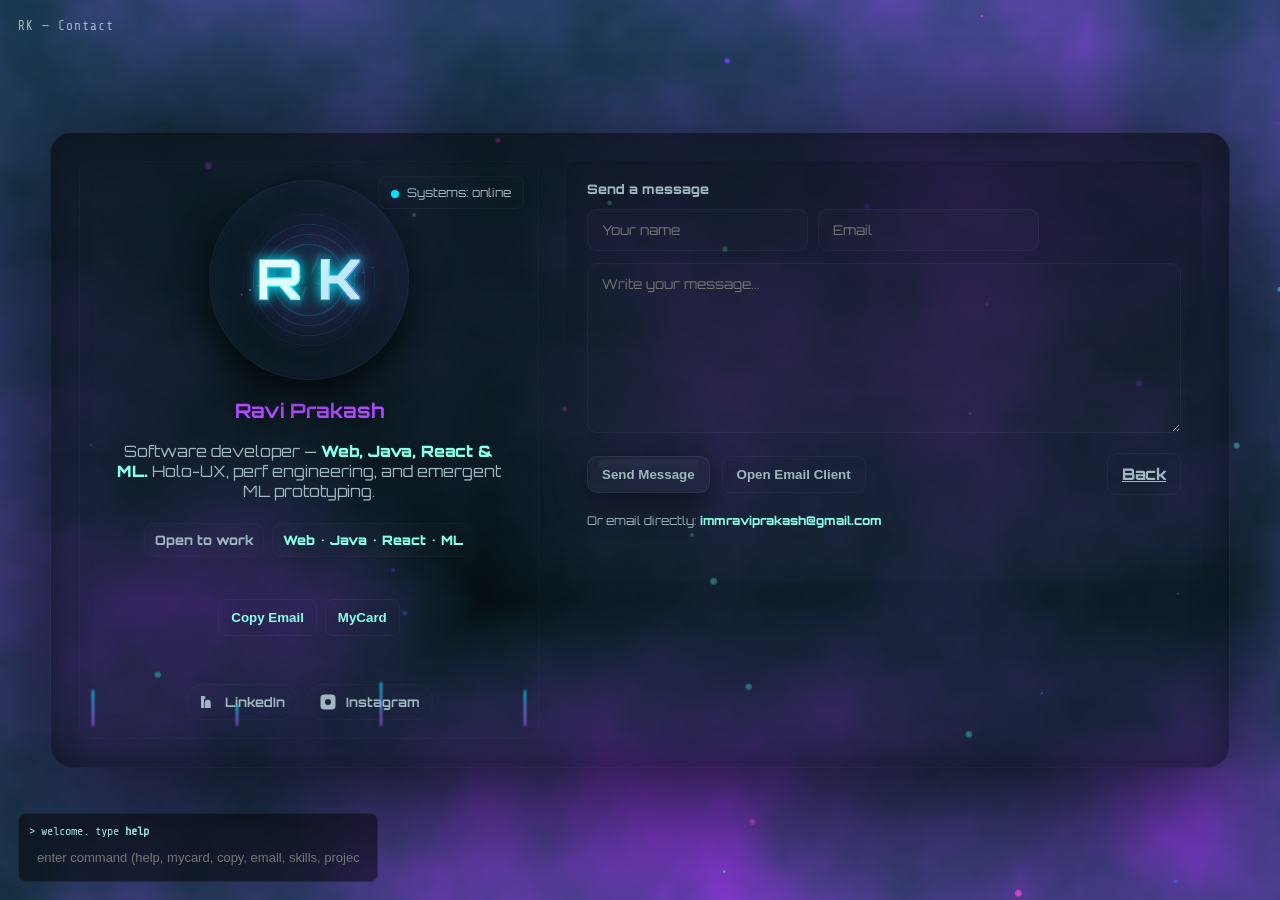
==== commit ed92520a: "Update contact.html" ====
--- a/contact.html
+++ b/contact.html
@@ -1,945 +1,941 @@
-<!doctype html>
-<html lang="en">
-<head>
-<meta charset="utf-8" />
-<meta name="viewport" content="width=device-width,initial-scale=1" />
-<link rel="icon" type="image/png" href="favicon.png">
-<title>Contact — RK</title>
-<meta name="description" content="Contact — neon holo shader, particles, interactive RK avatar, downloadable myCard PNG. Futuristic holo UI." />
-<link href="https://fonts.googleapis.com/css2?family=Orbitron:wght@400;700&family=Share+Tech+Mono&display=swap" rel="stylesheet">
-<style>
-  :root{
-    --cyan:#00e6ff;
-    --magenta:#b34bff;
-    --accent:#88ffe6;
-    --muted:#9fb8bf;
-    --glass: rgba(255,255,255,0.02);
-    --glass-strong: rgba(255,255,255,0.04);
-    --panel-bg: rgba(2,4,7,0.64);
-    --radius: 14px;
-    --max-w: 1400px;
-    --nanochrome: rgba(130,255,230,0.06);
-  }
-  *{box-sizing:border-box;margin:0;padding:0}
-  html,body{height:100%}
-  body{
-    font-family:"Orbitron","Share Tech Mono",monospace;
-    background:#000; color:#fff; overflow:hidden;
-    -webkit-font-smoothing:antialiased; -moz-osx-font-smoothing:grayscale;
-  }
-
-  /* canvases */
-  canvas#bg-shader, canvas#particles { position:fixed; inset:0; width:100%; height:100%; z-index:0; display:block; }
-  .scanlines { position:fixed; inset:0; pointer-events:none; z-index:2; background: repeating-linear-gradient(to bottom, rgba(255,255,255,0.01) 0 1px, transparent 1px 5px); mix-blend-mode: overlay; opacity:0.18; animation:scanShift 12s linear infinite; }
-  @keyframes scanShift { from{ background-position:0 0 } to{ background-position:0 1200px } }
-
-  /* top bar */
-  .topbar { position:fixed; left:18px; top:18px; z-index:40; display:flex; gap:10px; align-items:center; color:var(--muted); font-size:13px; }
-  .topbar .title { font-family:"Share Tech Mono"; color:var(--muted); letter-spacing:1px; text-shadow:0 0 8px rgba(0,230,255,0.02) }
-
-  /* center layout */
-  .wrap { position:relative; z-index:6; min-height:100vh; display:flex; align-items:center; justify-content:center; padding:48px 20px; max-width:var(--max-w); margin:0 auto; }
-
-  /* glass panel */
-  .panel {
-    width:min(1180px, 96vw);
-    background: linear-gradient(180deg, rgba(6,8,12,0.62), rgba(4,6,10,0.44));
-    border: 1px solid var(--glass-strong);
-    border-radius:calc(var(--radius) + 8px);
-    padding:28px;
-    box-shadow: 0 26px 140px rgba(0,0,0,0.82), inset 0 -10px 40px rgba(0,0,0,0.28);
-    display:grid; grid-template-columns: 460px 1fr; gap:28px; align-items:start;
-    transform-style:preserve-3d;
-    overflow:visible;
-    transition: opacity .28s cubic-bezier(.2,.9,.25,1), transform .28s cubic-bezier(.2,.9,.25,1);
-    opacity:1;
-  }
-
-  /* transition helper classes (used by SPA navigation) */
-  .panel.fade-out { opacity:0; transform: translateY(6px) scale(.995); pointer-events:none; }
-  .panel.fade-in { opacity:1; transform: none; pointer-events:auto; }
-
-  /* holo column */
-  .holo {
-    position:relative; border-radius:12px; padding:18px; min-height:420px;
-    background: linear-gradient(180deg, rgba(255,255,255,0.006), rgba(255,255,255,0.002));
-    border:1px solid rgba(255,255,255,0.02); overflow:visible;
-    display:flex; flex-direction:column; gap:12px; justify-content:center; align-items:center;
-    perspective:1400px;
-  }
-  .holo .avatar {
-    width:200px; height:200px; border-radius:50%; overflow:hidden; border:1px solid rgba(255,255,255,0.04);
-    display:flex; align-items:center; justify-content:center; background:linear-gradient(90deg, rgba(0,230,255,0.02), rgba(179,75,255,0.02));
-    box-shadow: 0 10px 36px rgba(0,0,0,0.72), 0 0 24px rgba(0,230,255,0.035);
-    transform-style:preserve-3d; cursor:pointer; position:relative; transition:transform .22s ease;
-  }
-  #avatarCanvas{ width:100%; height:100%; display:block; border-radius:50%; }
-
-  /* animated ring overlay */
-  .ring-overlay { position:absolute; inset: -18px; pointer-events:none; z-index:8; display:flex; align-items:center; justify-content:center; }
-  .ring { position:absolute; width:92%; height:92%; border-radius:50%; border:1px solid rgba(255,255,255,0.02); mix-blend-mode: screen; opacity:0.85; transform:rotate(0deg); }
-  .ring.r1 { box-shadow: 0 0 30px rgba(0,230,255,0.06); border-color: rgba(0,230,255,0.05); animation:spinS 12s linear infinite; }
-  .ring.r2 { box-shadow: 0 0 22px rgba(179,75,255,0.05); border-color: rgba(179,75,255,0.03); animation:spinS 20s linear reverse infinite; transform:scale(.86); }
-  .ring.r3 { box-shadow: 0 0 16px rgba(136,255,230,0.03); border-color: rgba(136,255,230,0.02); animation:spinS 36s linear infinite; transform:scale(.95); }
-  @keyframes spinS { from{ transform:rotate(0deg) } to{ transform:rotate(360deg) } }
-
-  .holo h2 { margin:6px 0 0; font-size:1.24rem; color:var(--magenta); text-shadow:0 0 14px rgba(179,75,255,0.06) }
-  .holo p { margin:6px 0 0; color:var(--muted); font-size:0.98rem; text-align:center; max-width:92% }
-  .skill-highlight { color: var(--accent); font-weight:900; text-shadow: 0 0 10px rgba(0,230,255,0.06); }
-
-  .stats { display:flex; gap:8px; margin-top:10px; }
-  .stat { background:rgba(255,255,255,0.01); border:1px solid rgba(255,255,255,0.02); padding:8px 10px; border-radius:10px; font-weight:800; color:var(--muted); font-size:13px; }
-
-  .copy-btn { background:transparent; border:1px solid rgba(255,255,255,0.04); color:var(--accent); padding:10px 12px; border-radius:8px; cursor:pointer; font-weight:800; }
-
-  /* HUD lines */
-  .hud-lines { position:absolute; inset:auto 12px 12px 12px; z-index:9; pointer-events:none; display:flex; gap:8px; justify-content:space-between; align-items:flex-end; opacity:0.9; }
-  .hud-lines .col { width:2px; background:linear-gradient(180deg,var(--cyan),var(--magenta)); height:36px; border-radius:2px; filter:blur(0.8px); animation:bar 2.2s ease-in-out infinite; transform-origin:bottom; }
-  .hud-lines .col:nth-child(2){ height:22px; animation-delay:0.2s }
-  .hud-lines .col:nth-child(3){ height:44px; animation-delay:0.35s }
-  @keyframes bar { 0%{ transform:scaleY(.25); opacity:.24 } 50%{ transform:scaleY(1.25); opacity:1 } 100%{ transform:scaleY(.3); opacity:.32 } }
-
-  /* contact form right column */
-  form.contact-form { background: linear-gradient(180deg, rgba(0,0,0,0.12), rgba(255,255,255,0.01)); border-radius:10px; padding:20px; display:flex; flex-direction:column; gap:12px; min-height:420px; position:relative; }
-  .row { display:flex; gap:10px; }
-  input[type=text], input[type=email], textarea {
-    background: rgba(255,255,255,0.01); border:1px solid rgba(255,255,255,0.04);
-    color:var(--muted); padding:12px 14px; border-radius:10px; outline:none; font-family:inherit;
-    transition: box-shadow .18s ease, transform .12s ease;
-  }
-  input:focus, textarea:focus { box-shadow: 0 12px 44px rgba(0,230,255,0.06); transform:translateY(-2px); border-color: rgba(0,230,255,0.14); color:#e6fbff }
-  textarea { min-height:170px; resize:vertical; }
-
-  .actions { display:flex; gap:12px; align-items:center; margin-top:8px; }
-  .btn { background:linear-gradient(90deg,var(--cyan),var(--magenta)); color:#001; padding:10px 14px; border-radius:10px; font-weight:800; border:none; cursor:pointer; box-shadow:0 12px 44px rgba(0,0,0,0.6); transition: transform .14s ease, filter .14s; }
-  .btn.ghost { background:transparent; color:var(--muted); border:1px solid rgba(255,255,255,0.04); box-shadow:none; }
-
-  .btn.send-glass { background: rgba(255,255,255,0.02) !important; color: var(--muted) !important; border:1px solid rgba(255,255,255,0.06) !important; backdrop-filter: blur(8px) saturate(0.9); box-shadow: 0 10px 30px rgba(0,0,0,0.5), inset 0 1px 0 rgba(255,255,255,0.02); border-radius:10px; font-weight:700; position:relative; overflow:visible; }
-  .btn.send-glass::before{ content:''; position:absolute; left:8%; right:8%; top:6%; height:36%; background: linear-gradient(180deg, rgba(255,255,255,0.06), rgba(255,255,255,0.01)); border-radius:8px; mix-blend-mode: overlay; pointer-events:none; opacity:0.7; }
-  .btn.send-glass:hover{ transform:translateY(-2px); filter:brightness(1.02); }
-
-  .btn.crystal { --sheen-x: 50%; --sheen-y: 20%; --sheen-op: 0.65; position:relative; background: rgba(255,255,255,0.03); color:var(--muted); padding:12px 18px; border-radius:12px; border:1px solid rgba(255,255,255,0.08); box-shadow: 0 8px 28px rgba(0,0,0,0.55), inset 0 1px 0 rgba(255,255,255,0.03); backdrop-filter: blur(6px) saturate(0.9); font-weight:900; letter-spacing:0.6px; overflow:visible; }
-  .btn.crystal::before{ content:''; position:absolute; left:0; right:0; top:0; height:50%; background: linear-gradient(180deg, rgba(255,255,255,var(--sheen-op)), rgba(255,255,255,0.02)); border-top-left-radius:12px; border-top-right-radius:12px; transform-origin: var(--sheen-x) var(--sheen-y); mix-blend-mode: overlay; pointer-events:none; transition: transform .18s ease, opacity .18s; opacity:.9; }
-  .btn.crystal::after{ content:''; position:absolute; left:6px; right:6px; bottom:6px; height:10px; border-radius:8px; background: linear-gradient(180deg, rgba(0,0,0,0.18), rgba(0,0,0,0.35)); filter: blur(6px); pointer-events:none; opacity:0.9; }
-  .btn.crystal:hover{ transform:translateY(-2px); filter:brightness(1.02) }
-  .btn.crystal:active{ transform:translateY(1px); }
-
-  /* socials */
-  .socials { display:flex; gap:8px; align-items:center; margin-top:8px; flex-wrap:wrap }
-  .social { display:inline-flex; gap:9px; align-items:center; padding:8px 12px; border-radius:999px; background:linear-gradient(90deg, rgba(255,255,255,0.01), rgba(255,255,255,0.005)); border:1px solid rgba(255,255,255,0.02); color:var(--muted); text-decoration:none; font-weight:700; font-size:13px; }
-  .social svg{ width:18px;height:18px; filter: drop-shadow(0 6px 14px rgba(0,0,0,0.6)); }
-
-  /* toast */
-  .toast { position:fixed; right:20px; bottom:20px; background: linear-gradient(90deg,var(--cyan),var(--magenta)); color:#001; padding:10px 14px; border-radius:10px; font-weight:800; z-index:80; transform:translateY(18px); opacity:0; transition:all .36s cubic-bezier(.2,.9,.25,1); pointer-events:none; box-shadow:0 20px 60px rgba(0,0,0,0.6) }
-  .toast.show { opacity:1; transform:translateY(0) }
-  .toast.glass { background: rgba(255,255,255,0.02) !important; color: var(--muted) !important; border:1px solid rgba(255,255,255,0.06) !important; box-shadow: 0 12px 40px rgba(0,0,0,0.5); backdrop-filter: blur(10px) saturate(0.9); }
-
-  .copy-pulse { position:fixed; z-index:92; pointer-events:none; border-radius:999px; mix-blend-mode:screen; filter: blur(8px); opacity:0.9; transform: translate(-50%,-50%); }
-
-  /* modal (glass) */
-  .modal-backdrop { position:fixed; inset:0; z-index:90; display:flex; align-items:center; justify-content:center; background: rgba(0,0,0,0.35); backdrop-filter: blur(4px); animation:fadeIn .18s ease; }
-  .modal { width:min(680px, 92vw); background: rgba(255,255,255,0.02); border:1px solid rgba(255,255,255,0.06); padding:20px; border-radius:12px; box-shadow: 0 30px 120px rgba(0,0,0,0.6); backdrop-filter: blur(10px) saturate(0.9); color:var(--muted); transform: translateY(8px) scale(.997); animation:popIn .18s cubic-bezier(.2,.9,.25,1) forwards; }
-  .modal h3 { margin:0 0 10px; font-size:18px; color:var(--muted); }
-  .modal .body { font-size:13px; color:rgba(200,220,230,0.9); margin-bottom:16px; white-space:pre-wrap; max-height:36vh; overflow:auto; }
-  .modal .m-actions { display:flex; gap:12px; align-items:center; justify-content:flex-end; }
-  .modal .btn { border-radius:10px; padding:10px 14px; font-weight:800; }
-  .modal .btn.cancel { background:transparent; color:var(--muted); border:1px solid rgba(255,255,255,0.04); box-shadow:none; }
-  .modal .btn.send { background: rgba(255,255,255,0.02); color:var(--muted); border:1px solid rgba(255,255,255,0.06); backdrop-filter: blur(8px); box-shadow: 0 8px 30px rgba(0,0,0,0.45); }
-  @keyframes popIn { from { transform: translateY(12px) scale(.994); opacity:0 } to { transform: translateY(0) scale(1); opacity:1 } }
-  @keyframes fadeIn { from { opacity:0 } to { opacity:1 } }
-
-  /* top-right miniature */
-  .mini-hud { position:absolute; right:14px; top:14px; z-index:12; background:linear-gradient(180deg, rgba(255,255,255,0.01), rgba(255,255,255,0.005)); padding:8px 12px; border-radius:8px; border:1px solid rgba(255,255,255,0.03); color:var(--muted); font-size:12px }
-  .mini-hud .dot { width:8px; height:8px; border-radius:999px; background:var(--cyan); box-shadow:0 0 12px rgba(0,230,255,0.12); display:inline-block; margin-right:8px; vertical-align:middle; animation:blink 2s infinite; }
-  @keyframes blink { 0%{ opacity:0.25 } 40%{ opacity:1 } 100%{ opacity:0.25 } }
-
-  /* terminal */
-  .terminal { position:fixed; left:18px; bottom:18px; z-index:40; background:rgba(0,0,0,0.48); padding:10px; border-radius:8px; font-family:'Share Tech Mono'; color:var(--accent); border:1px solid rgba(255,255,255,0.06); width:360px; box-sizing:border-box; backdrop-filter: blur(4px); }
-  .terminal .out{ font-size:12px; max-height:160px; overflow:auto; color:#9bdcd8; margin-bottom:6px; white-space:pre-wrap; }
-  .terminal input{ width:100%; background:transparent; border:none; color:var(--accent); outline:none; padding:6px 8px; font-size:13px }
-
-  @media (max-width:980px){
-    .panel { grid-template-columns:1fr; padding:18px }
-    .holo{ order:2 }
-    form.contact-form{ order:1 }
-    .wrap{ padding:28px 14px }
-    .terminal{ width:86vw }
-  }
-  @media (prefers-reduced-motion: reduce){ * { transition:none !important; animation:none !important; } }
-</style>
-</head>
-<body>
-
-<!-- WebGL shader + particles -->
-<canvas id="bg-shader" aria-hidden="true"></canvas>
-<canvas id="particles" aria-hidden="true"></canvas>
-<div class="scanlines" aria-hidden="true"></div>
-
-<!-- topbar -->
-<div class="topbar" aria-hidden="false">
-  <div class="title">RK — Contact</div>
-</div>
-
-<!-- center content -->
-<div class="wrap" role="main" aria-label="Contact main">
-  <section class="panel" aria-labelledby="contact-heading">
-
-    <!-- holo avatar / info -->
-    <div class="holo" aria-hidden="false">
-      <div class="avatar" id="avatar" aria-hidden="true" tabindex="0" role="button" title="Click to copy email">
-        <!-- canvas-rendered subtle arc-reactor RK -->
-        <canvas id="avatarCanvas" width="512" height="512" aria-hidden="true"></canvas>
-        <div class="ring-overlay" aria-hidden="true">
-          <div class="ring r1"></div>
-          <div class="ring r2"></div>
-          <div class="ring r3"></div>
+  <!doctype html>
+  <html lang="en">
+  <head>
+  <meta charset="utf-8" />
+  <meta name="viewport" content="width=device-width,initial-scale=1" />
+  <link rel="icon" type="image/png" href="favicon.png">
+  <title>Contact — RK</title>
+  <meta name="description" content="Contact — neon holo shader, particles, interactive RK avatar, downloadable myCard PNG. Futuristic holo UI." />
+  <link href="https://fonts.googleapis.com/css2?family=Orbitron:wght@400;700&family=Share+Tech+Mono&display=swap" rel="stylesheet">
+  <style>
+    :root{
+      --cyan:#00e6ff;
+      --magenta:#b34bff;
+      --accent:#88ffe6;
+      --muted:#9fb8bf;
+      --glass: rgba(255,255,255,0.02);
+      --glass-strong: rgba(255,255,255,0.04);
+      --panel-bg: rgba(2,4,7,0.64);
+      --radius: 14px;
+      --max-w: 1400px;
+      --nanochrome: rgba(130,255,230,0.06);
+    }
+    *{box-sizing:border-box;margin:0;padding:0}
+    html,body{height:100%}
+    body{
+      font-family:"Orbitron","Share Tech Mono",monospace;
+      background:#000; color:#fff; overflow:hidden;
+      -webkit-font-smoothing:antialiased; -moz-osx-font-smoothing:grayscale;
+    }
+
+    /* canvases */
+    canvas#bg-shader, canvas#particles { position:fixed; inset:0; width:100%; height:100%; z-index:0; display:block; }
+    .scanlines { position:fixed; inset:0; pointer-events:none; z-index:2; background: repeating-linear-gradient(to bottom, rgba(255,255,255,0.01) 0 1px, transparent 1px 5px); mix-blend-mode: overlay; opacity:0.18; animation:scanShift 12s linear infinite; }
+    @keyframes scanShift { from{ background-position:0 0 } to{ background-position:0 1200px } }
+
+    /* topbar */
+    .topbar { position:fixed; left:18px; top:18px; z-index:40; display:flex; gap:10px; align-items:center; color:var(--muted); font-size:13px; }
+    .topbar .title { font-family:"Share Tech Mono"; color:var(--muted); letter-spacing:1px; text-shadow:0 0 8px rgba(0,230,255,0.02) }
+
+    /* center layout */
+    .wrap { position:relative; z-index:6; min-height:100vh; display:flex; align-items:center; justify-content:center; padding:48px 20px; max-width:var(--max-w); margin:0 auto; }
+
+    /* glass panel */
+    .panel {
+      width:min(1180px, 96vw);
+      background: linear-gradient(180deg, rgba(6,8,12,0.62), rgba(4,6,10,0.44));
+      border: 1px solid var(--glass-strong);
+      border-radius:calc(var(--radius) + 8px);
+      padding:28px;
+      box-shadow: 0 26px 140px rgba(0,0,0,0.82), inset 0 -10px 40px rgba(0,0,0,0.28);
+      display:grid; grid-template-columns: 460px 1fr; gap:28px; align-items:start;
+      transform-style:preserve-3d;
+      overflow:visible;
+      transition: opacity .28s cubic-bezier(.2,.9,.25,1), transform .28s cubic-bezier(.2,.9,.25,1);
+      opacity:1;
+    }
+
+    /* SPA transition helpers */
+    .panel.fade-out { opacity:0; transform: translateY(6px) scale(.995); pointer-events:none; }
+    .panel.fade-in { opacity:1; transform: none; pointer-events:auto; }
+
+    /* holo column */
+    .holo {
+      position:relative; border-radius:12px; padding:18px; min-height:420px;
+      background: linear-gradient(180deg, rgba(255,255,255,0.006), rgba(255,255,255,0.002));
+      border:1px solid rgba(255,255,255,0.02); overflow:visible;
+      display:flex; flex-direction:column; gap:12px; justify-content:center; align-items:center;
+      perspective:1400px;
+    }
+    .holo .avatar {
+      width:200px; height:200px; border-radius:50%; overflow:hidden; border:1px solid rgba(255,255,255,0.04);
+      display:flex; align-items:center; justify-content:center; background:linear-gradient(90deg, rgba(0,230,255,0.02), rgba(179,75,255,0.02));
+      box-shadow: 0 10px 36px rgba(0,0,0,0.72), 0 0 24px rgba(0,230,255,0.035);
+      transform-style:preserve-3d; cursor:pointer; position:relative; transition:transform .22s ease;
+    }
+    #avatarCanvas{ width:100%; height:100%; display:block; border-radius:50%; }
+
+    /* rings */
+    .ring-overlay { position:absolute; inset: -18px; pointer-events:none; z-index:8; display:flex; align-items:center; justify-content:center; }
+    .ring { position:absolute; width:92%; height:92%; border-radius:50%; border:1px solid rgba(255,255,255,0.02); mix-blend-mode: screen; opacity:0.85; transform:rotate(0deg); }
+    .ring.r1 { box-shadow: 0 0 30px rgba(0,230,255,0.06); border-color: rgba(0,230,255,0.05); animation:spinS 12s linear infinite; }
+    .ring.r2 { box-shadow: 0 0 22px rgba(179,75,255,0.05); border-color: rgba(179,75,255,0.03); animation:spinS 20s linear reverse infinite; transform:scale(.86); }
+    .ring.r3 { box-shadow: 0 0 16px rgba(136,255,230,0.03); border-color: rgba(136,255,230,0.02); animation:spinS 36s linear infinite; transform:scale(.95); }
+    @keyframes spinS { from{ transform:rotate(0deg) } to{ transform:rotate(360deg) } }
+
+    .holo h2 { margin:6px 0 0; font-size:1.24rem; color:var(--magenta); text-shadow:0 0 14px rgba(179,75,255,0.06) }
+    .holo p { margin:6px 0 0; color:var(--muted); font-size:0.98rem; text-align:center; max-width:92% }
+    .skill-highlight { color: var(--accent); font-weight:900; text-shadow: 0 0 10px rgba(0,230,255,0.06); }
+
+    .stats { display:flex; gap:8px; margin-top:10px; }
+    .stat { background:rgba(255,255,255,0.01); border:1px solid rgba(255,255,255,0.02); padding:8px 10px; border-radius:10px; font-weight:800; color:var(--muted); font-size:13px; }
+
+    .copy-btn { background:transparent; border:1px solid rgba(255,255,255,0.04); color:var(--accent); padding:10px 12px; border-radius:8px; cursor:pointer; font-weight:800; }
+
+    .hud-lines { position:absolute; inset:auto 12px 12px 12px; z-index:9; pointer-events:none; display:flex; gap:8px; justify-content:space-between; align-items:flex-end; opacity:0.9; }
+    .hud-lines .col { width:2px; background:linear-gradient(180deg,var(--cyan),var(--magenta)); height:36px; border-radius:2px; filter:blur(0.8px); animation:bar 2.2s ease-in-out infinite; transform-origin:bottom; }
+    .hud-lines .col:nth-child(2){ height:22px; animation-delay:0.2s }
+    .hud-lines .col:nth-child(3){ height:44px; animation-delay:0.35s }
+    @keyframes bar { 0%{ transform:scaleY(.25); opacity:.24 } 50%{ transform:scaleY(1.25); opacity:1 } 100%{ transform:scaleY(.3); opacity:.32 } }
+
+    .mini-hud { position:absolute; right:14px; top:14px; z-index:12; background:linear-gradient(180deg, rgba(255,255,255,0.01), rgba(255,255,255,0.005)); padding:8px 12px; border-radius:8px; border:1px solid rgba(255,255,255,0.03); color:var(--muted); font-size:12px }
+    .mini-hud .dot { width:8px; height:8px; border-radius:999px; background:var(--cyan); box-shadow:0 0 12px rgba(0,230,255,0.12); display:inline-block; margin-right:8px; vertical-align:middle; animation:blink 2s infinite; }
+    @keyframes blink { 0%{ opacity:0.25 } 40%{ opacity:1 } 100%{ opacity:0.25 } }
+
+    /* contact form */
+    form.contact-form { background: linear-gradient(180deg, rgba(0,0,0,0.12), rgba(255,255,255,0.01)); border-radius:10px; padding:20px; display:flex; flex-direction:column; gap:12px; min-height:420px; position:relative; }
+    .row { display:flex; gap:10px; }
+    input[type=text], input[type=email], textarea {
+      background: rgba(255,255,255,0.01); border:1px solid rgba(255,255,255,0.04);
+      color:var(--muted); padding:12px 14px; border-radius:10px; outline:none; font-family:inherit;
+      transition: box-shadow .18s ease, transform .12s ease;
+    }
+    input:focus, textarea:focus { box-shadow: 0 12px 44px rgba(0,230,255,0.06); transform:translateY(-2px); border-color: rgba(0,230,255,0.14); color:#e6fbff }
+    textarea { min-height:170px; resize:vertical; }
+
+    .actions { display:flex; gap:12px; align-items:center; margin-top:8px; }
+    .btn { background:linear-gradient(90deg,var(--cyan),var(--magenta)); color:#001; padding:10px 14px; border-radius:10px; font-weight:800; border:none; cursor:pointer; box-shadow:0 12px 44px rgba(0,0,0,0.6); transition: transform .14s ease, filter .14s; }
+    .btn.ghost { background:transparent; color:var(--muted); border:1px solid rgba(255,255,255,0.04); box-shadow:none; }
+
+    .btn.send-glass { background: rgba(255,255,255,0.02) !important; color: var(--muted) !important; border:1px solid rgba(255,255,255,0.06) !important; backdrop-filter: blur(8px) saturate(0.9); box-shadow: 0 10px 30px rgba(0,0,0,0.5), inset 0 1px 0 rgba(255,255,255,0.02); border-radius:10px; font-weight:700; position:relative; overflow:visible; }
+    .btn.send-glass::before{ content:''; position:absolute; left:8%; right:8%; top:6%; height:36%; background: linear-gradient(180deg, rgba(255,255,255,0.06), rgba(255,255,255,0.01)); border-radius:8px; mix-blend-mode: overlay; pointer-events:none; opacity:0.7; }
+    .btn.send-glass:hover{ transform:translateY(-2px); filter:brightness(1.02); }
+
+    .btn.crystal { --sheen-x: 50%; --sheen-y: 20%; --sheen-op: 0.65; position:relative; background: rgba(255,255,255,0.03); color:var(--muted); padding:12px 18px; border-radius:12px; border:1px solid rgba(255,255,255,0.08); box-shadow: 0 8px 28px rgba(0,0,0,0.55), inset 0 1px 0 rgba(255,255,255,0.03); backdrop-filter: blur(6px) saturate(0.9); font-weight:900; letter-spacing:0.6px; overflow:visible; }
+    .btn.crystal::before{ content:''; position:absolute; left:0; right:0; top:0; height:50%; background: linear-gradient(180deg, rgba(255,255,255,var(--sheen-op)), rgba(255,255,255,0.02)); border-top-left-radius:12px; border-top-right-radius:12px; transform-origin: var(--sheen-x) var(--sheen-y); mix-blend-mode: overlay; pointer-events:none; transition: transform .18s ease, opacity .18s; opacity:.9; }
+    .btn.crystal::after{ content:''; position:absolute; left:6px; right:6px; bottom:6px; height:10px; border-radius:8px; background: linear-gradient(180deg, rgba(0,0,0,0.18), rgba(0,0,0,0.35)); filter: blur(6px); pointer-events:none; opacity:0.9; }
+    .btn.crystal:hover{ transform:translateY(-2px); filter:brightness(1.02) }
+    .btn.crystal:active{ transform:translateY(1px); }
+
+    .socials { display:flex; gap:8px; align-items:center; margin-top:8px; flex-wrap:wrap }
+    .social { display:inline-flex; gap:9px; align-items:center; padding:8px 12px; border-radius:999px; background:linear-gradient(90deg, rgba(255,255,255,0.01), rgba(255,255,255,0.005)); border:1px solid rgba(255,255,255,0.02); color:var(--muted); text-decoration:none; font-weight:700; font-size:13px; }
+    .social svg{ width:18px;height:18px; filter: drop-shadow(0 6px 14px rgba(0,0,0,0.6)); }
+
+    .toast { position:fixed; right:20px; bottom:20px; background: linear-gradient(90deg,var(--cyan),var(--magenta)); color:#001; padding:10px 14px; border-radius:10px; font-weight:800; z-index:80; transform:translateY(18px); opacity:0; transition:all .36s cubic-bezier(.2,.9,.25,1); pointer-events:none; box-shadow:0 20px 60px rgba(0,0,0,0.6) }
+    .toast.show { opacity:1; transform:translateY(0) }
+    .toast.glass { background: rgba(255,255,255,0.02) !important; color: var(--muted) !important; border:1px solid rgba(255,255,255,0.06) !important; box-shadow: 0 12px 40px rgba(0,0,0,0.5); backdrop-filter: blur(10px) saturate(0.9); }
+
+    .copy-pulse { position:fixed; z-index:92; pointer-events:none; border-radius:999px; mix-blend-mode:screen; filter: blur(8px); opacity:0.9; transform: translate(-50%,-50%); }
+
+    .modal-backdrop { position:fixed; inset:0; z-index:90; display:flex; align-items:center; justify-content:center; background: rgba(0,0,0,0.35); backdrop-filter: blur(4px); animation:fadeIn .18s ease; }
+    .modal { width:min(680px, 92vw); background: rgba(255,255,255,0.02); border:1px solid rgba(255,255,255,0.06); padding:20px; border-radius:12px; box-shadow: 0 30px 120px rgba(0,0,0,0.6); backdrop-filter: blur(10px) saturate(0.9); color:var(--muted); transform: translateY(8px) scale(.997); animation:popIn .18s cubic-bezier(.2,.9,.25,1) forwards; }
+    .modal h3 { margin:0 0 10px; font-size:18px; color:var(--muted); }
+    .modal .body { font-size:13px; color:rgba(200,220,230,0.9); margin-bottom:16px; white-space:pre-wrap; max-height:36vh; overflow:auto; }
+    .modal .m-actions { display:flex; gap:12px; align-items:center; justify-content:flex-end; }
+    .modal .btn { border-radius:10px; padding:10px 14px; font-weight:800; }
+    .modal .btn.cancel { background:transparent; color:var(--muted); border:1px solid rgba(255,255,255,0.04); box-shadow:none; }
+    .modal .btn.send { background: rgba(255,255,255,0.02); color:var(--muted); border:1px solid rgba(255,255,255,0.06); backdrop-filter: blur(8px); box-shadow: 0 8px 30px rgba(0,0,0,0.45); }
+    @keyframes popIn { from { transform: translateY(12px) scale(.994); opacity:0 } to { transform: translateY(0) scale(1); opacity:1 } }
+    @keyframes fadeIn { from { opacity:0 } to { opacity:1 } }
+
+    /* terminal */
+    .terminal { position:fixed; left:18px; bottom:18px; z-index:40; background:rgba(0,0,0,0.48); padding:10px; border-radius:8px; font-family:'Share Tech Mono'; color:var(--accent); border:1px solid rgba(255,255,255,0.06); width:360px; box-sizing:border-box; backdrop-filter: blur(4px); }
+    .terminal .out{ font-size:12px; max-height:160px; overflow:auto; color:#9bdcd8; margin-bottom:6px; white-space:pre-wrap; }
+    .terminal input{ width:100%; background:transparent; border:none; color:var(--accent); outline:none; padding:6px 8px; font-size:13px }
+
+    @media (max-width:980px){
+      .panel { grid-template-columns:1fr; padding:18px }
+      .holo{ order:2 }
+      form.contact-form{ order:1 }
+      .wrap{ padding:28px 14px }
+      .terminal{ width:86vw }
+    }
+    @media (prefers-reduced-motion: reduce){ * { transition:none !important; animation:none !important; } }
+
+    /* SPA overlay */
+    #spa-overlay {
+      position: fixed;
+      inset: 0;
+      z-index: 99999;
+      pointer-events: none;
+      background: linear-gradient(180deg,#03060a,#001428 60%);
+      opacity: 0;
+      transition: opacity .28s cubic-bezier(.2,.9,.25,1);
+      will-change: opacity;
+    }
+    #spa-overlay.show { pointer-events: auto; opacity: 1; }
+  </style>
+  </head>
+  <body>
+
+  <!-- WebGL shader + particles -->
+  <canvas id="bg-shader" aria-hidden="true"></canvas>
+  <canvas id="particles" aria-hidden="true"></canvas>
+  <div class="scanlines" aria-hidden="true"></div>
+
+  <!-- SPA overlay -->
+  <div id="spa-overlay" aria-hidden="true"></div>
+
+  <!-- topbar -->
+  <div class="topbar" aria-hidden="false">
+    <div class="title">RK — Contact</div>
+  </div>
+
+  <!-- center content -->
+  <div class="wrap" role="main" aria-label="Contact main">
+    <section class="panel" aria-labelledby="contact-heading">
+
+      <!-- holo avatar / info -->
+      <div class="holo" aria-hidden="false">
+        <div class="avatar" id="avatar" aria-hidden="true" tabindex="0" role="button" title="Click to copy email">
+          <!-- canvas-rendered subtle arc-reactor RK -->
+          <canvas id="avatarCanvas" width="512" height="512" aria-hidden="true"></canvas>
+          <div class="ring-overlay" aria-hidden="true">
+            <div class="ring r1"></div>
+            <div class="ring r2"></div>
+            <div class="ring r3"></div>
+          </div>
         </div>
+
+        <h2 id="contact-heading">Ravi Prakash</h2>
+        <p>Software developer — <span class="skill-highlight">Web, Java, React &amp; ML.</span> Holo-UX, perf engineering, and emergent ML prototyping.</p>
+
+        <div class="stats" aria-hidden="true">
+          <div class="stat">Open to work</div>
+          <div class="stat"><span class="skill-highlight">Web · Java · React · ML</span></div>
+        </div>
+
+        <div style="height:18px"></div>
+        <div style="width:92%; display:flex; gap:8px; align-items:center; justify-content:center;">
+          <button class="copy-btn" id="copyEmail" title="Copy email to clipboard">Copy Email</button>
+          <button class="copy-btn" id="downloadCard" title="Download neon business card">MyCard</button>
+        </div>
+
+        <div style="height:16px"></div>
+        <div class="socials" role="navigation" aria-label="Social links">
+          <a class="social" href="https://www.linkedin.com/in/ravi-prakash-k-4953b8251" target="_blank" rel="noopener noreferrer">
+            <svg viewBox="0 0 24 24" fill="none" aria-hidden="true"><path d="M4 4h4v16H4zM8 4a2 2 0 110 4 2 2 0 010-4zM13 11v9h4v-5c0-3 0-6-4-6s-4 3-4 6v5h4z" fill="currentColor"/></svg> LinkedIn
+          </a>
+          <a class="social" href="https://www.instagram.com/__nighthawk.__/" target="_blank" rel="noopener noreferrer">
+            <svg viewBox="0 0 24 24" fill="none" aria-hidden="true"><path d="M7 2h10a5 5 0 015 5v10a5 5 0 01-5 5H7a5 5 0 01-5-5V7a5 5 0 015-5zM12 8a4 4 0 100 8 4 4 0 000-8zM17.5 6.5h.01" fill="currentColor"/></svg> Instagram
+          </a>
+        </div>
+        <div class="hud-lines" aria-hidden="true">
+          <div class="col"></div><div class="col"></div><div class="col"></div><div class="col"></div>
+        </div>
+        <div class="mini-hud" aria-hidden="true"><span class="dot"></span>Systems: online</div>
       </div>
 
-      <h2 id="contact-heading">Ravi Prakash</h2>
-      <p>Software developer — <span class="skill-highlight">Web, Java, React &amp; ML.</span> Holo-UX, perf engineering, and emergent ML prototyping.</p>
-
-      <div class="stats" aria-hidden="true">
-        <div class="stat">Open to work</div>
-        <div class="stat"><span class="skill-highlight">Web · Java · React · ML</span></div>
-      </div>
-
-      <div style="height:18px"></div>
-      <div style="width:92%; display:flex; gap:8px; align-items:center; justify-content:center;">
-        <button class="copy-btn" id="copyEmail" title="Copy email to clipboard">Copy Email</button>
-        <button class="copy-btn" id="downloadCard" title="Download neon business card">MyCard</button>
-      </div>
-
-      <div style="height:16px"></div>
-      <div class="socials" role="navigation" aria-label="Social links">
-        <a class="social" href="https://www.linkedin.com/" target="_blank" rel="noopener noreferrer">
-          <svg viewBox="0 0 24 24" fill="none" aria-hidden="true"><path d="M4 4h4v16H4zM8 4a2 2 0 110 4 2 2 0 010-4zM13 11v9h4v-5c0-3 0-6-4-6s-4 3-4 6v5h4z" fill="currentColor"/></svg> LinkedIn
-        </a>
-        <a class="social" href="https://www.instagram.com/__nighthawk.__/" target="_blank" rel="noopener noreferrer">
-          <svg viewBox="0 0 24 24" fill="none" aria-hidden="true"><path d="M7 2h10a5 5 0 015 5v10a5 5 0 01-5 5H7a5 5 0 01-5-5V7a5 5 0 015-5zM12 8a4 4 0 100 8 4 4 0 000-8zM17.5 6.5h.01" fill="currentColor"/></svg> Instagram
-        </a>
-        <a class="social" href="https://wa.me/+916361663390" target="_blank" rel="noopener noreferrer">
-          <svg viewBox="0 0 24 24" fill="none" aria-hidden="true"><path d="M20 13.5c0 3.6-2.9 6.5-6.5 6.5a8 8 0 01-4.4-1.3L4 20l1.3-4.9A6.5 6.5 0 013.5 8C3.5 4.4 6.4 1.5 10 1.5S16.5 4.4 16.5 8" fill="currentColor"/></svg> WhatsApp
-        </a>
-      </div>
-      <div class="hud-lines" aria-hidden="true">
-        <div class="col"></div><div class="col"></div><div class="col"></div><div class="col"></div>
-      </div>
-      <div class="mini-hud" aria-hidden="true"><span class="dot"></span>Systems: online</div>
-    </div>
-
-    <!-- contact form -->
-    <form class="contact-form" id="contactForm" novalidate>
-      <label style="font-size:13px;color:var(--muted);font-weight:800">Send a message</label>
-
-      <div class="row">
-        <input type="text" id="name" name="name" placeholder="Your name" required aria-label="Your name" />
-        <input type="email" id="email" name="email" placeholder="Email" required aria-label="Your email" />
-      </div>
-
-      <textarea id="message" name="message" placeholder="Write your message..." aria-label="Message" required></textarea>
-
-      <div class="actions">
-        <button type="submit" class="btn ghost send-glass" id="sendBtn">Send Message</button>
-        <button type="button" class="btn ghost" id="emailBtn">Open Email Client</button>
-        <div style="flex:1"></div>
-        <!-- Back button: real href for fallback and intercepted for SPA -->
-        <a class="btn ghost" href="stud.html" id="backHome" data-spa>Back</a>
-      </div>
-
-      <p style="font-size:12px;color:var(--muted); margin-top:6px">Or email directly: <span id="emailText" style="color:var(--accent); font-weight:800">immraviprakash@gmail.com</span></p>
-    </form>
-
-  </section>
-</div>
-
-<!-- terminal -->
-<div class="terminal" role="dialog" aria-label="Terminal">
-  <div class="out" id="termOut">&gt; welcome. type <strong>help</strong></div>
-  <form id="termForm"><input id="termInput" autocomplete="off" placeholder="enter command (help, mycard, copy, email, skills, projects, home, status)" /></form>
-</div>
-
-<!-- toast -->
-<div class="toast" id="toast" role="status" aria-live="polite">Message sent</div>
-
-<!-- modal placeholder -->
-<div id="modalRoot" aria-hidden="true"></div>
-
-<script>
-/* ========== GLOBAL / CANVAS / VISUALS (unchanged) ========== */
-/* Avatar: arc-reactor + RK */
-(function avatarArc(){
-  const canvas = document.getElementById('avatarCanvas');
-  const ctx = canvas.getContext('2d');
-  const DPR = Math.min(2, window.devicePixelRatio || 1);
-  let t0 = performance.now();
-
-  function draw(now){
-    now = now || performance.now();
-    const W = 512, H = 512;
-    canvas.width = W * DPR; canvas.height = H * DPR;
-    canvas.style.width = '100%'; canvas.style.height = '100%';
-    ctx.setTransform(DPR,0,0,DPR,0,0);
-    ctx.clearRect(0,0,W,H);
-    const t = (now - t0)/1000;
-
-    // soft vignette
-    const rg = ctx.createRadialGradient(W/2, H/2, 10, W/2, H/2, 240);
-    rg.addColorStop(0, 'rgba(0,230,255,0.14)');
-    rg.addColorStop(0.45, 'rgba(179,75,255,0.08)');
-    rg.addColorStop(1, 'rgba(0,0,0,0)');
-    ctx.fillStyle = rg; ctx.beginPath(); ctx.arc(W/2,H/2,220,0,Math.PI*2); ctx.fill();
-
-    // rings
-    for(let i=0;i<4;i++){
+      <!-- contact form -->
+      <form class="contact-form" id="contactForm" novalidate>
+        <label style="font-size:13px;color:var(--muted);font-weight:800">Send a message</label>
+
+        <div class="row">
+          <input type="text" id="name" name="name" placeholder="Your name" required aria-label="Your name" />
+          <input type="email" id="email" name="email" placeholder="Email" required aria-label="Your email" />
+        </div>
+
+        <textarea id="message" name="message" placeholder="Write your message..." aria-label="Message" required></textarea>
+
+        <div class="actions">
+          <button type="submit" class="btn ghost send-glass" id="sendBtn">Send Message</button>
+          <button type="button" class="btn ghost" id="emailBtn">Open Email Client</button>
+          <div style="flex:1"></div>
+          <!-- Back button: real href for fallback and intercepted for SPA -->
+          <a class="btn ghost" href="stud.html" id="backHome" data-spa>Back</a>
+        </div>
+
+        <p style="font-size:12px;color:var(--muted); margin-top:6px">Or email directly: <span id="emailText" style="color:var(--accent); font-weight:800">immraviprakash@gmail.com</span></p>
+      </form>
+
+    </section>
+  </div>
+
+  <!-- terminal -->
+  <div class="terminal" role="dialog" aria-label="Terminal">
+    <div class="out" id="termOut">&gt; welcome. type <strong>help</strong></div>
+    <form id="termForm"><input id="termInput" autocomplete="off" placeholder="enter command (help, mycard, copy, email, skills, projects, home, status)" /></form>
+  </div>
+
+  <!-- toast -->
+  <div class="toast" id="toast" role="status" aria-live="polite">Message sent</div>
+
+  <!-- modal placeholder -->
+  <div id="modalRoot" aria-hidden="true"></div>
+
+  <script>
+  /* =========================
+    Utilities & small helpers
+    ========================= */
+  const DEFAULT_EMAIL = 'immraviprakash@gmail.com';
+  window.__ui = window.__ui || { email: DEFAULT_EMAIL };
+
+  /* ========== Avatar renderer ========== */
+  /* Canvas animation - RK "arc reactor" avatar */
+  (function avatarArc(){
+    const canvas = document.getElementById('avatarCanvas');
+    if(!canvas) return;
+    const ctx = canvas.getContext('2d');
+    const DPR = Math.min(2, window.devicePixelRatio || 1);
+    let t0 = performance.now();
+
+    function draw(now){
+      now = now || performance.now();
+      const W = 512, H = 512;
+      canvas.width = W * DPR; canvas.height = H * DPR;
+      canvas.style.width = '100%'; canvas.style.height = '100%';
+      ctx.setTransform(DPR,0,0,DPR,0,0);
+      ctx.clearRect(0,0,W,H);
+      const t = (now - t0)/1000;
+
+      const rg = ctx.createRadialGradient(W/2, H/2, 10, W/2, H/2, 240);
+      rg.addColorStop(0, 'rgba(0,230,255,0.14)');
+      rg.addColorStop(0.45, 'rgba(179,75,255,0.08)');
+      rg.addColorStop(1, 'rgba(0,0,0,0)');
+      ctx.fillStyle = rg; ctx.beginPath(); ctx.arc(W/2,H/2,220,0,Math.PI*2); ctx.fill();
+
+      for(let i=0;i<4;i++){
+        ctx.save();
+        const spin = t * (0.08 + i*0.04) * (i%2? -1: 1);
+        ctx.translate(W/2, H/2);
+        ctx.rotate(spin);
+        ctx.beginPath();
+        const r = 92 + i*26;
+        ctx.arc(0, 0, r, 0, Math.PI*2);
+        ctx.lineWidth = 1.4 + (3 - i) * 0.7;
+        ctx.strokeStyle = `rgba(0,230,255,${0.14 - i*0.02})`;
+        ctx.shadowBlur = 10 - i*2;
+        ctx.shadowColor = i===0 ? 'rgba(0,230,255,0.95)' : 'rgba(179,75,255,0.48)';
+        ctx.stroke();
+        ctx.restore();
+      }
+
+      ctx.save(); ctx.translate(W/2, H/2);
+      const spokes = 8;
+      for(let i=0;i<spokes;i++){
+        const ang = t * 0.6 * (i%2?1:-1) + i*(Math.PI*2/spokes);
+        ctx.save(); ctx.rotate(ang);
+        ctx.beginPath();
+        ctx.moveTo(18, -3); ctx.lineTo(78, -1); ctx.lineTo(78, 1); ctx.lineTo(18, 3);
+        ctx.closePath();
+        const g = ctx.createLinearGradient(18,0,78,0);
+        g.addColorStop(0,'rgba(255,255,255,0.03)');
+        g.addColorStop(0.5,'rgba(136,255,230,0.10)');
+        g.addColorStop(1,'rgba(179,75,255,0.12)');
+        ctx.fillStyle = g; ctx.fill();
+        ctx.restore();
+      }
+      ctx.restore();
+
+      ctx.font = '700 140px Orbitron, monospace';
+      ctx.textAlign = 'center'; ctx.textBaseline = 'middle';
+      ctx.lineWidth = 6;
+      const offset = Math.sin(t*2.0) * 2.6;
       ctx.save();
-      const spin = t * (0.08 + i*0.04) * (i%2? -1: 1);
-      ctx.translate(W/2, H/2);
-      ctx.rotate(spin);
-      ctx.beginPath();
-      const r = 92 + i*26;
-      ctx.arc(0, 0, r, 0, Math.PI*2);
-      ctx.lineWidth = 1.4 + (3 - i) * 0.7;
-      ctx.strokeStyle = `rgba(0,230,255,${0.14 - i*0.02})`;
-      ctx.shadowBlur = 10 - i*2;
-      ctx.shadowColor = i===0 ? 'rgba(0,230,255,0.95)' : 'rgba(179,75,255,0.48)';
-      ctx.stroke();
+      ctx.shadowColor = 'rgba(0,230,255,0.95)'; ctx.shadowBlur = 30;
+      const strokeGrad = ctx.createLinearGradient(W/2 - 80, H/2 - 40, W/2 + 80, H/2 + 60);
+      strokeGrad.addColorStop(0, '#00e6ff'); strokeGrad.addColorStop(0.5, '#88ffe6'); strokeGrad.addColorStop(1, '#b34bff');
+      ctx.strokeStyle = strokeGrad; ctx.strokeText('R K', W/2 - offset, H/2 + 6);
+      ctx.strokeStyle = 'rgba(255,255,255,0.06)'; ctx.strokeText('R K', W/2 + offset*0.6, H/2 + 8);
+      const fillGrad = ctx.createLinearGradient(W/2 - 40, H/2 - 20, W/2 + 40, H/2 + 20);
+      fillGrad.addColorStop(0, 'rgba(230,255,255,0.98)'); fillGrad.addColorStop(1, 'rgba(200,240,255,0.95)');
+      ctx.fillStyle = fillGrad; ctx.fillText('R K', W/2, H/2 + 6);
       ctx.restore();
-    }
-    ctx.shadowBlur = 0;
-
-    // spokes
-    ctx.save(); ctx.translate(W/2, H/2);
-    const spokes = 8;
-    for(let i=0;i<spokes;i++){
-      const ang = t * 0.6 * (i%2?1:-1) + i*(Math.PI*2/spokes);
-      ctx.save(); ctx.rotate(ang);
-      ctx.beginPath();
-      ctx.moveTo(18, -3); ctx.lineTo(78, -1); ctx.lineTo(78, 1); ctx.lineTo(18, 3);
-      ctx.closePath();
-      const g = ctx.createLinearGradient(18,0,78,0);
-      g.addColorStop(0,'rgba(255,255,255,0.03)');
-      g.addColorStop(0.5,'rgba(136,255,230,0.10)');
-      g.addColorStop(1,'rgba(179,75,255,0.12)');
-      ctx.fillStyle = g; ctx.fill();
-      ctx.restore();
-    }
-    ctx.restore();
-
-    // RK text (kept as-is since you said it's perfect)
-    ctx.font = '700 140px Orbitron, monospace';
-    ctx.textAlign = 'center'; ctx.textBaseline = 'middle';
-    ctx.lineWidth = 6;
-    const offset = Math.sin(t*2.0) * 2.6;
-    ctx.save();
-    ctx.shadowColor = 'rgba(0,230,255,0.95)'; ctx.shadowBlur = 30;
-    const strokeGrad = ctx.createLinearGradient(W/2 - 80, H/2 - 40, W/2 + 80, H/2 + 60);
-    strokeGrad.addColorStop(0, '#00e6ff'); strokeGrad.addColorStop(0.5, '#88ffe6'); strokeGrad.addColorStop(1, '#b34bff');
-    ctx.strokeStyle = strokeGrad; ctx.strokeText('R K', W/2 - offset, H/2 + 6);
-    ctx.strokeStyle = 'rgba(255,255,255,0.06)'; ctx.strokeText('R K', W/2 + offset*0.6, H/2 + 8);
-    const fillGrad = ctx.createLinearGradient(W/2 - 40, H/2 - 20, W/2 + 40, H/2 + 20);
-    fillGrad.addColorStop(0, 'rgba(230,255,255,0.98)'); fillGrad.addColorStop(1, 'rgba(200,240,255,0.95)');
-    ctx.fillStyle = fillGrad; ctx.fillText('R K', W/2, H/2 + 6);
-    ctx.restore();
-
-    // soft motes
-    for(let i=0;i<6;i++){
-      const ang = t * (0.35 + i*0.12) + i;
-      const rx = Math.cos(ang) * (120 + i*12) + W/2;
-      const ry = Math.sin(ang) * (96 + i*10) + H/2;
-      const rdot = 1.6 + (i%2);
-      const grad = ctx.createRadialGradient(rx, ry, 0, rx, ry, rdot*6);
-      grad.addColorStop(0, `rgba(${Math.floor(0 + i*90)},${Math.floor(200 - i*30)},${Math.floor(255 - i*20)},${0.95 - i*0.08})`);
-      grad.addColorStop(1, 'rgba(0,0,0,0)');
-      ctx.fillStyle = grad; ctx.beginPath(); ctx.arc(rx, ry, rdot, 0, Math.PI*2); ctx.fill();
-    }
-
+
+      for(let i=0;i<6;i++){
+        const ang = t * (0.35 + i*0.12) + i;
+        const rx = Math.cos(ang) * (120 + i*12) + W/2;
+        const ry = Math.sin(ang) * (96 + i*10) + H/2;
+        const rdot = 1.6 + (i%2);
+        const grad = ctx.createRadialGradient(rx, ry, 0, rx, ry, rdot*6);
+        grad.addColorStop(0, `rgba(${Math.floor(0 + i*90)},${Math.floor(200 - i*30)},${Math.floor(255 - i*20)},${0.95 - i*0.08})`);
+        grad.addColorStop(1, 'rgba(0,0,0,0)');
+        ctx.fillStyle = grad; ctx.beginPath(); ctx.arc(rx, ry, rdot, 0, Math.PI*2); ctx.fill();
+      }
+
+      requestAnimationFrame(draw);
+    }
     requestAnimationFrame(draw);
-  }
-  requestAnimationFrame(draw);
-
-  const avatarWrap = document.getElementById('avatar');
-  avatarWrap.addEventListener('mousemove', (e)=>{
-    const r = avatarWrap.getBoundingClientRect();
-    const px = ((e.clientX - r.left) / r.width) - 0.5;
-    const py = ((e.clientY - r.top) / r.height) - 0.5;
-    avatarWrap.style.transform = `rotateX(${(-py*8)}deg) rotateY(${(px*8)}deg) translateZ(10px)`;
-    const cx = r.left + r.width/2, cy = r.top + r.height/2;
-    if(window.__shaderSetHover) window.__shaderSetHover(cx, cy, 600);
-  });
-  avatarWrap.addEventListener('mouseleave', ()=> avatarWrap.style.transform = '');
-})();
-
-/* Shader background */
-(function shaderInit(){
-  const canvas = document.getElementById('bg-shader');
-  let gl = canvas.getContext('webgl2');
-  if(!gl){ gl = canvas.getContext('webgl') || canvas.getContext('experimental-webgl'); if(!gl){ console.warn('WebGL unavailable'); return; } }
-
-  function fit(){ const dpr = Math.max(1, window.devicePixelRatio||1); canvas.width = Math.floor(innerWidth * dpr); canvas.height = Math.floor(innerHeight * dpr); canvas.style.width = innerWidth+'px'; canvas.style.height = innerHeight+'px'; gl.viewport(0,0,canvas.width,canvas.height); }
-  fit(); addEventListener('resize', fit);
-
-  function compile(type, src){ const s = gl.createShader(type); gl.shaderSource(s, src); gl.compileShader(s); if(!gl.getShaderParameter(s, gl.COMPILE_STATUS)){ console.error(gl.getShaderInfoLog(s)); return null; } return s; }
-
-  const vs = `#version 300 es
-    precision mediump float;
-    in vec2 a_pos; out vec2 v_uv;
-    void main(){ v_uv = a_pos*0.5 + 0.5; gl_Position = vec4(a_pos,0.,1.); }`;
-
-  const fs = `#version 300 es
-    precision highp float;
-    in vec2 v_uv; out vec4 outColor;
-    uniform vec2 u_resolution; uniform float u_time; uniform vec2 u_mouse; uniform float u_hover;
-    float hash(vec2 p){ return fract(sin(dot(p,vec2(127.1,311.7)))*43758.5453123); }
-    float noise(vec2 p){ vec2 i=floor(p); vec2 f=fract(p); float a=hash(i), b=hash(i+vec2(1.,0.)), c=hash(i+vec2(0.,1.)), d=hash(i+vec2(1.,1.)); vec2 u=f*f*(3.-2.*f); return mix(a,b,u.x) + (c-a)*u.y*(1.-u.x) + (d-b)*u.x*u.y; }
-    float fbm(vec2 p){ float v=0.; float a=0.5; for(int i=0;i<6;i++){ v+=a*noise(p); p*=2.; a*=0.5; } return v; }
-    void main(){
-      vec2 uv = v_uv;
-      vec2 p = uv*2.0 - 1.0;
-      p.x *= u_resolution.x / u_resolution.y;
-      float t = u_time * 0.45;
-      vec2 m = (u_mouse / u_resolution) * 2.0 - 1.0;
-      m.x *= u_resolution.x / u_resolution.y;
-      float dist = length(p - m);
-      vec2 q = p + vec2(sin(t*0.35 + p.y*2.2)*0.012, cos(t*0.27 + p.x*2.2)*0.012);
-      q += (p - m) * u_hover * exp(-dist*7.0) * 0.45;
-      float n = fbm(q * 1.9 + t*0.08);
-
-      // base + neon
-      vec3 base = mix(vec3(0.01,0.01,0.03), vec3(0.02,0.04,0.08), uv.y);
-      vec3 neon = mix(vec3(0.02,0.6,0.5), vec3(0.67,0.16,1.0), n);
-      vec3 col = base + neon * (n*0.9 + 0.08);
-
-      // grid
-      float gx = abs(fract(uv.x * 18.0) - 0.5);
-      float gy = abs(fract(uv.y * 18.0) - 0.5);
-      float grid = (1.0 - smoothstep(0.495,0.5,gx))*0.16 + (1.0 - smoothstep(0.495,0.5,gy))*0.06;
-      col += vec3(0.0,0.24,0.36) * grid * 0.06;
-
-      // hover bloom
-      col += 0.28 * exp(-dist*8.0) * vec3(0.6,0.12,1.0) * u_hover;
-
-      // slight chromatic dispersion
-      float disp = 0.0025 * (0.5 + 0.5 * sin(t*0.7));
-      float r = pow(clamp(col.r,0.,1.), vec3(0.95).r);
-      float g = pow(clamp(col.g,0.,1.), vec3(0.95).r);
-      float b = pow(clamp(col.b,0.,1.), vec3(0.95).r);
-      r += 0.02 * fbm((uv + vec2(disp,0.0))*6.0 + t*0.2);
-      g += 0.01 * fbm((uv + vec2(0.0,disp))*6.0 + t*0.2);
-      b += 0.015 * fbm((uv - vec2(disp,0.0))*6.0 + t*0.2);
-
-      outColor = vec4(clamp(vec3(r,g,b),0.,1.),1.0);
-    }`;
-
-  const a = compile(gl.VERTEX_SHADER, vs);
-  const b = compile(gl.FRAGMENT_SHADER, fs);
-  const prog = gl.createProgram(); gl.attachShader(prog, a); gl.attachShader(prog, b); gl.linkProgram(prog);
-  if(!gl.getProgramParameter(prog, gl.LINK_STATUS)){ console.error(gl.getProgramInfoLog(prog)); return; }
-  gl.useProgram(prog);
-
-  const quad = new Float32Array([-1,-1, 1,-1, -1,1, -1,1, 1,-1, 1,1]);
-  const buf = gl.createBuffer(); gl.bindBuffer(gl.ARRAY_BUFFER, buf); gl.bufferData(gl.ARRAY_BUFFER, quad, gl.STATIC_DRAW);
-  const posLoc = gl.getAttribLocation(prog,'a_pos'); gl.enableVertexAttribArray(posLoc); gl.vertexAttribPointer(posLoc,2,gl.FLOAT,false,0,0);
-
-  const uRes = gl.getUniformLocation(prog,'u_resolution');
-  const uTime = gl.getUniformLocation(prog,'u_time');
-  const uMouse = gl.getUniformLocation(prog,'u_mouse');
-  const uHover = gl.getUniformLocation(prog,'u_hover');
-
-  const state = { mouse: [innerWidth/2, innerHeight/2], hover: 0, ts: performance.now() };
-  window.addEventListener('mousemove', e => { state.mouse = [e.clientX, innerHeight - e.clientY]; });
-
-  window.__shaderSetHover = (x,y,len=600) => { state.mouse = [x, innerHeight - y]; state.hover = 1.0; setTimeout(()=> state.hover = 0.0, len); };
-
-  function draw(now){
-    const t = (now - state.ts)/1000;
+
+    const avatarWrap = document.getElementById('avatar');
+    avatarWrap?.addEventListener('mousemove', (e)=>{
+      const r = avatarWrap.getBoundingClientRect();
+      const px = ((e.clientX - r.left) / r.width) - 0.5;
+      const py = ((e.clientY - r.top) / r.height) - 0.5;
+      avatarWrap.style.transform = `rotateX(${(-py*8)}deg) rotateY(${(px*8)}deg) translateZ(10px)`;
+      const cx = r.left + r.width/2, cy = r.top + r.height/2;
+      if(window.__shaderSetHover) window.__shaderSetHover(cx, cy, 600);
+    });
+    avatarWrap?.addEventListener('mouseleave', ()=> avatarWrap.style.transform = '');
+  })();
+
+  /* ========== Shader background (WebGL) ========== */
+  (function shaderInit(){
+    const canvas = document.getElementById('bg-shader');
+    if(!canvas) return;
+    let gl = canvas.getContext('webgl2');
+    if(!gl){ gl = canvas.getContext('webgl') || canvas.getContext('experimental-webgl'); if(!gl){ console.warn('WebGL unavailable'); return; } }
+
+    function fit(){ const dpr = Math.max(1, window.devicePixelRatio||1); canvas.width = Math.floor(innerWidth * dpr); canvas.height = Math.floor(innerHeight * dpr); canvas.style.width = innerWidth+'px'; canvas.style.height = innerHeight+'px'; gl.viewport(0,0,canvas.width,canvas.height); }
+    fit(); addEventListener('resize', fit);
+
+    function compile(type, src){ const s = gl.createShader(type); gl.shaderSource(s, src); gl.compileShader(s); if(!gl.getShaderParameter(s, gl.COMPILE_STATUS)){ console.error(gl.getShaderInfoLog(s)); return null; } return s; }
+
+    const vs = `#version 300 es
+      precision mediump float;
+      in vec2 a_pos; out vec2 v_uv;
+      void main(){ v_uv = a_pos*0.5 + 0.5; gl_Position = vec4(a_pos,0.,1.); }`;
+
+    const fs = `#version 300 es
+      precision highp float;
+      in vec2 v_uv; out vec4 outColor;
+      uniform vec2 u_resolution; uniform float u_time; uniform vec2 u_mouse; uniform float u_hover;
+      float hash(vec2 p){ return fract(sin(dot(p,vec2(127.1,311.7)))*43758.5453123); }
+      float noise(vec2 p){ vec2 i=floor(p); vec2 f=fract(p); float a=hash(i), b=hash(i+vec2(1.,0.)), c=hash(i+vec2(0.,1.)), d=hash(i+vec2(1.,1.)); vec2 u=f*f*(3.-2.*f); return mix(a,b,u.x) + (c-a)*u.y*(1.-u.x) + (d-b)*u.x*u.y; }
+      float fbm(vec2 p){ float v=0.; float a=0.5; for(int i=0;i<6;i++){ v+=a*noise(p); p*=2.; a*=0.5; } return v; }
+      void main(){
+        vec2 uv = v_uv;
+        vec2 p = uv*2.0 - 1.0;
+        p.x *= u_resolution.x / u_resolution.y;
+        float t = u_time * 0.45;
+        vec2 m = (u_mouse / u_resolution) * 2.0 - 1.0;
+        m.x *= u_resolution.x / u_resolution.y;
+        float dist = length(p - m);
+        vec2 q = p + vec2(sin(t*0.35 + p.y*2.2)*0.012, cos(t*0.27 + p.x*2.2)*0.012);
+        q += (p - m) * u_hover * exp(-dist*7.0) * 0.45;
+        float n = fbm(q * 1.9 + t*0.08);
+
+        vec3 base = mix(vec3(0.01,0.01,0.03), vec3(0.02,0.04,0.08), uv.y);
+        vec3 neon = mix(vec3(0.02,0.6,0.5), vec3(0.67,0.16,1.0), n);
+        vec3 col = base + neon * (n*0.9 + 0.08);
+
+        float gx = abs(fract(uv.x * 18.0) - 0.5);
+        float gy = abs(fract(uv.y * 18.0) - 0.5);
+        float grid = (1.0 - smoothstep(0.495,0.5,gx))*0.16 + (1.0 - smoothstep(0.495,0.5,gy))*0.06;
+        col += vec3(0.0,0.24,0.36) * grid * 0.06;
+
+        col += 0.28 * exp(-dist*8.0) * vec3(0.6,0.12,1.0) * u_hover;
+
+        float disp = 0.0025 * (0.5 + 0.5 * sin(t*0.7));
+        float r = pow(clamp(col.r,0.,1.), vec3(0.95).r);
+        float g = pow(clamp(col.g,0.,1.), vec3(0.95).r);
+        float b = pow(clamp(col.b,0.,1.), vec3(0.95).r);
+        r += 0.02 * fbm((uv + vec2(disp,0.0))*6.0 + t*0.2);
+        g += 0.01 * fbm((uv + vec2(0.0,disp))*6.0 + t*0.2);
+        b += 0.015 * fbm((uv - vec2(disp,0.0))*6.0 + t*0.2);
+
+        outColor = vec4(clamp(vec3(r,g,b),0.,1.),1.0);
+      }`;
+
+    const a = compile(gl.VERTEX_SHADER, vs);
+    const b = compile(gl.FRAGMENT_SHADER, fs);
+    const prog = gl.createProgram(); gl.attachShader(prog, a); gl.attachShader(prog, b); gl.linkProgram(prog);
+    if(!gl.getProgramParameter(prog, gl.LINK_STATUS)){ console.error(gl.getProgramInfoLog(prog)); return; }
     gl.useProgram(prog);
-    gl.uniform2f(uRes, canvas.width, canvas.height);
-    gl.uniform1f(uTime, t);
-    gl.uniform2f(uMouse, state.mouse[0] || canvas.width/2, state.mouse[1] || canvas.height/2);
-    gl.uniform1f(uHover, state.hover || 0.0);
-    gl.drawArrays(gl.TRIANGLES, 0, 6);
+
+    const quad = new Float32Array([-1,-1, 1,-1, -1,1, -1,1, 1,-1, 1,1]);
+    const buf = gl.createBuffer(); gl.bindBuffer(gl.ARRAY_BUFFER, buf); gl.bufferData(gl.ARRAY_BUFFER, quad, gl.STATIC_DRAW);
+    const posLoc = gl.getAttribLocation(prog,'a_pos'); gl.enableVertexAttribArray(posLoc); gl.vertexAttribPointer(posLoc,2,gl.FLOAT,false,0,0);
+
+    const uRes = gl.getUniformLocation(prog,'u_resolution');
+    const uTime = gl.getUniformLocation(prog,'u_time');
+    const uMouse = gl.getUniformLocation(prog,'u_mouse');
+    const uHover = gl.getUniformLocation(prog,'u_hover');
+
+    const state = { mouse: [innerWidth/2, innerHeight/2], hover: 0, ts: performance.now() };
+    window.addEventListener('mousemove', e => { state.mouse = [e.clientX, innerHeight - e.clientY]; });
+
+    window.__shaderSetHover = (x,y,len=600) => { state.mouse = [x, innerHeight - y]; state.hover = 1.0; setTimeout(()=> state.hover = 0.0, len); };
+
+    function draw(now){
+      const t = (now - state.ts)/1000;
+      gl.useProgram(prog);
+      gl.uniform2f(uRes, canvas.width, canvas.height);
+      gl.uniform1f(uTime, t);
+      gl.uniform2f(uMouse, state.mouse[0] || canvas.width/2, state.mouse[1] || canvas.height/2);
+      gl.uniform1f(uHover, state.hover || 0.0);
+      gl.drawArrays(gl.TRIANGLES, 0, 6);
+      requestAnimationFrame(draw);
+    }
     requestAnimationFrame(draw);
-  }
-  requestAnimationFrame(draw);
-})();
-
-/* Particles with mouse attraction */
-(function particles(){
-  const c = document.getElementById('particles'), ctx = c.getContext('2d', { alpha:true });
-  let W = innerWidth, H = innerHeight; c.width=W; c.height=H; addEventListener('resize', ()=>{ W=innerWidth; H=innerHeight; c.width=W; c.height=H; build(); });
-
-  let pool = [];
-  const mouse = {x: W/2, y: H/2, active: false};
-  function build(){ pool = []; const N = Math.floor(Math.min(320, (W*H)/36000)); for(let i=0;i<N;i++) pool.push({ x:Math.random()*W, y:Math.random()*H, vx:(Math.random()-0.5)*0.8, vy:(Math.random()-0.5)*0.8, r:Math.random()*3.2+0.6, hue: 160 + Math.random()*160 }); }
-  build();
-
-  window.addEventListener('mousemove', (e)=>{ mouse.x=e.clientX; mouse.y=e.clientY; mouse.active=true; });
-  window.addEventListener('mouseout', ()=>{ mouse.active=false; });
-
-  function draw(){
-    ctx.clearRect(0,0,W,H);
-    ctx.globalCompositeOperation = 'lighter';
-    for(const p of pool){
-      if(mouse.active){
-        const dx = mouse.x - p.x; const dy = mouse.y - p.y; const d2 = dx*dx + dy*dy; const d = Math.sqrt(d2) + 0.001; const force = Math.max(0, Math.min(0.7, 1400 / (d2 + 2600)));
-        p.vx += (dx/d) * force * 0.001; p.vy += (dy/d) * force * 0.001;
-      }
-      p.x += p.vx; p.y += p.vy; p.vx *= 0.994; p.vy *= 0.994;
-      if(p.x < -120) p.x = W+120; if(p.x > W+120) p.x = -120; if(p.y < -120) p.y = H+120; if(p.y > H+120) p.y = -120;
-      const r = Math.max(0.6, p.r);
-      const g = ctx.createRadialGradient(p.x,p.y,0,p.x,p.y,r*10);
-      g.addColorStop(0, `hsla(${p.hue},92%,66%,0.95)`);
-      g.addColorStop(0.25, `hsla(${p.hue},86%,46%,0.14)`);
-      g.addColorStop(1, 'rgba(0,0,0,0)');
-      ctx.fillStyle = g; ctx.beginPath(); ctx.arc(p.x,p.y,r,0,Math.PI*2); ctx.fill();
-    }
-    ctx.globalCompositeOperation = 'source-over'; requestAnimationFrame(draw);
-  }
-  requestAnimationFrame(draw);
-  window.__particlesRebuild = (n)=> { build(n); };
-})();
-
-/* ========== UI (copy, myCard, toast, modal) ========== */
-(function UI(){
-  const email = 'immraviprakash@gmail.com';
-  const toast = document.getElementById('toast');
-  const modalRoot = document.getElementById('modalRoot');
-
-  // set email text if present (initial panel)
-  const emailTextEl = document.getElementById('emailText'); if(emailTextEl) emailTextEl.textContent = email;
-
-  function pulseAt(x,y,color='rgba(0,230,255,0.12)'){
-    const el = document.createElement('div'); el.className = 'copy-pulse'; el.style.left = x + 'px'; el.style.top = y + 'px'; el.style.width = '24px'; el.style.height = '24px'; el.style.background = `radial-gradient(circle, ${color} 0%, transparent 60%)`; el.style.transition = 'transform .6s ease, opacity .6s ease'; document.body.appendChild(el);
-    requestAnimationFrame(()=> { el.style.transform = 'translate(-50%,-50%) scale(12)'; el.style.opacity = '0'; }); setTimeout(()=> el.remove(), 700);
-  }
-
-  function showToast(msg='Done', opts={}){
-    toast.textContent = msg;
-    if(opts.glass){
-      toast.classList.add('glass');
-      toast.classList.add('show');
-      if(opts.triggerAt) pulseAt(opts.triggerAt[0], opts.triggerAt[1]);
-      setTimeout(()=> { toast.classList.remove('show'); toast.classList.remove('glass'); }, 2200);
-    } else {
-      toast.classList.remove('glass');
-      toast.classList.add('show');
-      if(opts.triggerAt) pulseAt(opts.triggerAt[0], opts.triggerAt[1], 'rgba(179,75,255,0.12)');
-      setTimeout(()=> toast.classList.remove('show'), 2200);
-    }
-  }
-
-  async function copyEmailFromElement(el){
-    try{
-      await navigator.clipboard.writeText(email);
-      let cx = Math.round(window.innerWidth/2), cy = Math.round(window.innerHeight/2);
-      if(el){ const r = el.getBoundingClientRect(); cx = Math.round(r.left + r.width/2); cy = Math.round(r.top + r.height/2); if(window.__shaderSetHover) window.__shaderSetHover(cx, cy, 700); }
-      showToast('Email copied', { glass: true, triggerAt: [cx, cy] });
-    } catch(e){
-      // fallback
-      const ta = document.createElement('textarea'); ta.value = email; document.body.appendChild(ta); ta.select();
-      try{ document.execCommand('copy'); showToast('Email copied', { glass: true }); }catch(e2){ alert('Copy: ' + email); }
-      ta.remove();
-    }
-  }
-
-  // myCard generator (keeps behavior)
-  async function generateCardPNG(){
-    const w = 2700, h = 1500;
-    const c = document.createElement('canvas'); c.width = w; c.height = h;
-    const g = c.getContext('2d');
-
-    // deep background with subtle bluish highlights
-    const bg = g.createLinearGradient(0,0,w,h);
-    bg.addColorStop(0, '#00060a'); bg.addColorStop(0.45, '#001428'); bg.addColorStop(0.92, '#00060a');
-    g.fillStyle = bg; g.fillRect(0,0,w,h);
-
-    // moving scanlines illusion (rendered statically with sin-based jitter)
-    g.globalAlpha = 0.02; g.fillStyle = '#bfefff';
-    for(let i=0;i<320;i++){
-      const y = Math.floor((i/320)*h) + Math.sin(i*0.8)*2.2;
-      g.fillRect(0, y, w, 1);
-    }
-    g.globalAlpha = 1;
-
-    // central RK halo
-    const cx = 520, cy = Math.floor(h/2), r = 380;
-    const halo = g.createRadialGradient(cx,cy,10,cx,cy,r*1.6);
-    halo.addColorStop(0, 'rgba(200,250,255,0.34)');
-    halo.addColorStop(0.28, 'rgba(120,210,255,0.12)');
-    halo.addColorStop(1, 'rgba(0,0,0,0)');
-    g.fillStyle = halo; g.beginPath(); g.arc(cx,cy,r*1.25,0,Math.PI*2); g.fill();
-
-    // subtle rings
-    for(let i=0;i<6;i++){
-      g.beginPath(); g.arc(cx,cy, r + i*8, 0, Math.PI*2);
-      const alpha = 0.12 - i*0.015; g.strokeStyle = `rgba(160,240,255,${Math.max(0, alpha)})`; g.lineWidth = 2 + (5-i)*0.6; g.stroke();
-    }
-
-    // large RK with micro-glow
-    g.save(); g.textAlign = 'center'; g.textBaseline = 'middle'; g.font = 'bold 420px Orbitron, sans-serif'; g.shadowColor = 'rgba(0,200,255,0.95)'; g.shadowBlur = 68; g.lineWidth = 10; g.strokeStyle = 'rgba(16,160,200,0.88)'; g.strokeText('R K', cx, cy + 6); g.fillStyle = '#eafcff'; g.fillText('R K', cx, cy + 6); g.restore();
-
-    // right-side profile details
-    const px = 1060;
-    g.fillStyle = 'rgba(230,245,250,0.98)'; g.font = '800 86px Orbitron'; g.fillText('Ravi Prakash', px, cy - 82);
-    g.font = '700 36px "Share Tech Mono", monospace'; g.fillStyle = '#00fff0'; g.fillText('Web · Java · React · ML', px, cy - 28);
-    g.fillStyle = 'rgba(190,200,210,0.92)'; g.font = '500 28px "Share Tech Mono", monospace'; g.fillText('immraviprakash@gmail.com', px, cy + 34); g.fillText('+91 6361663390', px, cy + 88);
-
-    g.strokeStyle = 'rgba(255,255,255,0.03)'; g.lineWidth = 1; g.beginPath(); g.moveTo(px-24, cy + 150); g.lineTo(w - 220, cy + 150); g.stroke();
-
-    // small social icons blocks
-    const sx = px - 8, sy = cy + 220;
-    g.fillStyle = 'rgba(0,230,255,0.06)'; g.fillRect(sx-28, sy-42, 72, 72); g.fillStyle = '#00fff0'; g.font = '700 32px Orbitron'; g.fillText('in', sx+8, sy+14);
-    g.fillStyle = 'rgba(179,75,255,0.06)'; g.fillRect(sx + 92, sy-42, 72, 72); g.fillStyle = '#b34bff'; g.fillText('@', sx + 92 + 38, sy+14);
-    g.fillStyle = 'rgba(0,230,255,0.06)'; g.fillRect(sx + 188, sy-42, 72, 72); g.fillStyle = '#00fff0'; g.fillText('wa', sx + 188 + 38, sy+14);
-
-    // software profile block
-    g.fillStyle = 'rgba(255,255,255,0.02)'; g.fillRect(w - 980, 160, 720, 260);
-    g.strokeStyle = 'rgba(0,230,255,0.04)'; g.strokeRect(w - 980, 160, 720, 260);
-    g.font = '700 24px "Share Tech Mono"'; g.fillStyle = 'rgba(140,255,240,0.95)'; g.fillText('SOFTWARE PROFILE', w - 640, 200);
-    g.fillStyle = 'rgba(200,220,230,0.72)'; g.font = '400 18px "Share Tech Mono"';
-    g.fillText('- Frontend engineering — React & performance', w - 860, 238);
-    g.fillText('- Web development & APIs (Node, Express)', w - 860, 266);
-    g.fillText('- Java & ML prototypes / visualization', w - 860, 294);
-
-    // footer tagline
-    g.fillStyle = 'rgba(180,200,210,0.08)'; g.font = '400 18px "Share Tech Mono"'; g.fillText('RK • holographic • myCard', px, h - 64);
-
-    return new Promise((res, rej) => { c.toBlob(blob => { if(!blob) return rej(new Error('export failed')); res(URL.createObjectURL(blob)); }, 'image/png', 0.96); });
-  }
-
-  // expose some helpers to the rest of the script
-  window.__ui = {
-    copyEmailFromElement,
-    generateCardPNG,
-    showToast,
-    pulseAt,
-    email
-  };
-
-  // Delegated handlers (use one-time persistent delegation so panel swaps don't break behavior)
-  document.addEventListener('click', async function deleg(e){
-    const target = e.target;
-    // copy email button or avatar click
-    const copyBtn = target.closest('#copyEmail');
-    if(copyBtn){ e.preventDefault(); await copyEmailFromElement(copyBtn); return; }
-
-    // download card
-    const dlBtn = target.closest('#downloadCard');
-    if(dlBtn){ e.preventDefault();
-      try {
-        const url = await window.__ui.generateCardPNG();
-        const a = document.createElement('a'); a.href = url; a.download = 'myCard_RK.png'; document.body.appendChild(a); a.click(); a.remove(); URL.revokeObjectURL(url);
-        const r = dlBtn.getBoundingClientRect(); const cx = Math.round(r.left + r.width/2), cy = Math.round(r.top + r.height/2);
-        if(window.__shaderSetHover) window.__shaderSetHover(cx, cy, 900);
-        window.__ui.showToast('myCard downloaded', { glass: true, triggerAt: [cx, cy] });
-      } catch (err) { console.error(err); window.__ui.showToast('Failed to generate card'); }
-      return;
-    }
-
-    // open email client
-    const mailBtn = target.closest('#emailBtn');
-    if(mailBtn){ /* allow default if mailto present; we open mailto ourselves */ e.preventDefault();
-      const r = mailBtn.getBoundingClientRect(); const cx = Math.round(r.left + r.width/2), cy = Math.round(r.top + r.height/2);
-      if(window.__shaderSetHover) window.__shaderSetHover(cx, cy, 700);
-      window.location.href = `mailto:${email}`;
-      return;
-    }
-
-    // intercept internal SPA links (same-origin, not forced download, not anchors to hash, not external)
-    const a = target.closest('a');
-    if(a && a.hasAttribute('href') && !a.hasAttribute('target') && !a.hasAttribute('download')){
-      const href = a.getAttribute('href');
-      // skip mailto/tel/external absolute urls
-      if(/^mailto:|^tel:|^[a-z]+:/i.test(href)) return;
-      // same origin check: if starts with / or doesn't include //, treat as internal
-      const url = new URL(href, location.href);
-      if(url.origin === location.origin){
-        // allow anchors to same page (#something) to proceed
-        if(url.hash && url.pathname === location.pathname) return;
-        // use SPA navigate — only intercept when link has data-spa or is internal HTML
-        if(a.hasAttribute('data-spa') || /\.html$/.test(url.pathname) || a.closest('.panel')){
-          e.preventDefault();
-          spaNavigate(url.href);
+  })();
+
+  /* ========== Particles ========== */
+  (function particles(){
+    const c = document.getElementById('particles'), ctx = c.getContext('2d', { alpha:true });
+    if(!c) return;
+    let W = innerWidth, H = innerHeight; c.width=W; c.height=H; addEventListener('resize', ()=>{ W=innerWidth; H=innerHeight; c.width=W; c.height=H; build(); });
+
+    let pool = [];
+    const mouse = {x: W/2, y: H/2, active: false};
+    function build(){ pool = []; const N = Math.floor(Math.min(320, (W*H)/36000)); for(let i=0;i<N;i++) pool.push({ x:Math.random()*W, y:Math.random()*H, vx:(Math.random()-0.5)*0.8, vy:(Math.random()-0.5)*0.8, r:Math.random()*3.2+0.6, hue: 160 + Math.random()*160 }); }
+    build();
+
+    window.addEventListener('mousemove', (e)=>{ mouse.x=e.clientX; mouse.y=e.clientY; mouse.active=true; });
+    window.addEventListener('mouseout', ()=>{ mouse.active=false; });
+
+    function draw(){
+      ctx.clearRect(0,0,W,H);
+      ctx.globalCompositeOperation = 'lighter';
+      for(const p of pool){
+        if(mouse.active){
+          const dx = mouse.x - p.x; const dy = mouse.y - p.y; const d2 = dx*dx + dy*dy; const d = Math.sqrt(d2) + 0.001; const force = Math.max(0, Math.min(0.7, 1400 / (d2 + 2600)));
+          p.vx += (dx/d) * force * 0.001; p.vy += (dy/d) * force * 0.001;
         }
-      }
-    }
-  });
-
-  // terminal form also relies on generateCard and showToast which are exposed later
-})();
-
-/* ========== SPA NAVIGATION (in-file) ========== */
-(function SPA(){
-  const panelSelector = 'section.panel';
-  const panel = document.querySelector(panelSelector);
-
-  // small helper respecting reduced-motion
-  function prefersReducedMotion(){ return window.matchMedia('(prefers-reduced-motion: reduce)').matches; }
-
-  // find a good focus target inside panel (h2 heading) for accessibility
-  function focusPanelHeading(el){
-    try{
-      const h = el.querySelector('h2') || el.querySelector('[aria-labelledby]');
-      if(h){ h.setAttribute('tabindex','-1'); h.focus(); h.removeAttribute('tabindex'); }
-    }catch(e){}
-  }
-
-  // replace the panel element completely (so aria attributes and structure are preserved)
-  async function replacePanelWith(newPanelEl, pushState=true, url=''){
-    const oldPanel = document.querySelector(panelSelector);
-    if(!oldPanel || !newPanelEl) return;
-    // add fade-in class to the incoming element
-    newPanelEl.classList.add('panel', 'fade-in');
-    // replace DOM node
-    oldPanel.replaceWith(newPanelEl);
-    // update email text if present
-    const emailTextEl = document.getElementById('emailText'); if(emailTextEl) emailTextEl.textContent = window.__ui?.email || 'immraviprakash@gmail.com';
-    // small timeout to allow CSS to settle
-    requestAnimationFrame(()=> setTimeout(()=> newPanelEl.classList.remove('fade-in'), 320));
-    // focus for accessibility
-    focusPanelHeading(newPanelEl);
-    // update title if the fetched doc previously set it
-    if(pushState && url) history.pushState({ spa: true, url: url }, '', url);
-  }
-
-  // core SPA fetch + swap
-  async function spaNavigate(href){
-    // if user prefers reduced motion, fall back to full nav
-    if(prefersReducedMotion()){
-      location.href = href;
-      return;
-    }
-
-    // quick UX: show a terminal-ish small delay by animating out the panel
-    const oldPanel = document.querySelector(panelSelector);
-    if(!oldPanel){ location.href = href; return; }
-    oldPanel.classList.add('fade-out');
-
-    // small wait so users can see "redirecting" messages in the terminal
-    await new Promise(res => setTimeout(res, 240));
-
-    try{
-      // fetch target html
-      const resp = await fetch(href, { credentials: 'same-origin' });
-      if(!resp.ok) throw new Error('fetch failed: ' + resp.status);
-      const text = await resp.text();
-      const doc = new DOMParser().parseFromString(text, 'text/html');
-
-      // get new panel
-      const newPanel = doc.querySelector(panelSelector);
-      // fallback: if no panel in fetched doc, perform full navigation
-      if(!newPanel){
-        location.href = href;
+        p.x += p.vx; p.y += p.vy; p.vx *= 0.994; p.vy *= 0.994;
+        if(p.x < -120) p.x = W+120; if(p.x > W+120) p.x = -120; if(p.y < -120) p.y = H+120; if(p.y > H+120) p.y = -120;
+        const r = Math.max(0.6, p.r);
+        const g = ctx.createRadialGradient(p.x,p.y,0,p.x,p.y,r*10);
+        g.addColorStop(0, `hsla(${p.hue},92%,66%,0.95)`);
+        g.addColorStop(0.25, `hsla(${p.hue},86%,46%,0.14)`);
+        g.addColorStop(1, 'rgba(0,0,0,0)');
+        ctx.fillStyle = g; ctx.beginPath(); ctx.arc(p.x,p.y,r,0,Math.PI*2); ctx.fill();
+      }
+      ctx.globalCompositeOperation = 'source-over'; requestAnimationFrame(draw);
+    }
+    requestAnimationFrame(draw);
+    window.__particlesRebuild = (n)=> { build(n); };
+  })();
+
+  /* ========== UI: copy email, myCard, toast, delegated handlers ========== */
+  (function UI(){
+    const email = window.__ui.email || DEFAULT_EMAIL;
+    const toast = document.getElementById('toast');
+    const modalRoot = document.getElementById('modalRoot');
+
+    window.__ui.copyEmailFromElement = async function(el){
+      try{
+        await navigator.clipboard.writeText(email);
+        let cx = Math.round(window.innerWidth/2), cy = Math.round(window.innerHeight/2);
+        if(el){ const r = el.getBoundingClientRect(); cx = Math.round(r.left + r.width/2); cy = Math.round(r.top + r.height/2); if(window.__shaderSetHover) window.__shaderSetHover(cx, cy, 700); }
+        showToast('Email copied', { glass: true, triggerAt: [cx, cy] });
+      } catch(e){
+        const ta = document.createElement('textarea'); ta.value = email; document.body.appendChild(ta); ta.select();
+        try{ document.execCommand('copy'); showToast('Email copied', { glass: true }); }catch(e2){ alert('Copy: ' + email); }
+        ta.remove();
+      }
+    };
+
+    window.__ui.generateCardPNG = async function(){
+      const w = 2700, h = 1500;
+      const c = document.createElement('canvas'); c.width = w; c.height = h;
+      const g = c.getContext('2d');
+
+      const bg = g.createLinearGradient(0,0,w,h);
+      bg.addColorStop(0, '#00060a'); bg.addColorStop(0.45, '#001428'); bg.addColorStop(0.92, '#00060a');
+      g.fillStyle = bg; g.fillRect(0,0,w,h);
+
+      g.globalAlpha = 0.02; g.fillStyle = '#bfefff';
+      for(let i=0;i<320;i++){
+        const y = Math.floor((i/320)*h) + Math.sin(i*0.8)*2.2;
+        g.fillRect(0, y, w, 1);
+      }
+      g.globalAlpha = 1;
+
+      const cx = 520, cy = Math.floor(h/2), r = 380;
+      const halo = g.createRadialGradient(cx,cy,10,cx,cy,r*1.6);
+      halo.addColorStop(0, 'rgba(200,250,255,0.34)');
+      halo.addColorStop(0.28, 'rgba(120,210,255,0.12)');
+      halo.addColorStop(1, 'rgba(0,0,0,0)');
+      g.fillStyle = halo; g.beginPath(); g.arc(cx,cy,r*1.25,0,Math.PI*2); g.fill();
+
+      for(let i=0;i<6;i++){
+        g.beginPath(); g.arc(cx,cy, r + i*8, 0, Math.PI*2);
+        const alpha = 0.12 - i*0.015; g.strokeStyle = `rgba(160,240,255,${Math.max(0, alpha)})`; g.lineWidth = 2 + (5-i)*0.6; g.stroke();
+      }
+
+      g.save(); g.textAlign = 'center'; g.textBaseline = 'middle'; g.font = 'bold 420px Orbitron, sans-serif'; g.shadowColor = 'rgba(0,200,255,0.95)'; g.shadowBlur = 68; g.lineWidth = 10; g.strokeStyle = 'rgba(16,160,200,0.88)'; g.strokeText('R K', cx, cy + 6); g.fillStyle = '#eafcff'; g.fillText('R K', cx, cy + 6); g.restore();
+
+      const px = 1060;
+      g.fillStyle = 'rgba(230,245,250,0.98)'; g.font = '800 86px Orbitron'; g.fillText('Ravi Prakash', px, cy - 82);
+      g.font = '700 36px "Share Tech Mono", monospace'; g.fillStyle = '#00fff0'; g.fillText('Web · Java · React · ML', px, cy - 28);
+      g.fillStyle = 'rgba(190,200,210,0.92)'; g.font = '400 28px "Share Tech Mono", monospace'; g.fillText('immraviprakash@gmail.com', px, cy + 34);
+
+      g.strokeStyle = 'rgba(255,255,255,0.03)'; g.lineWidth = 1; g.beginPath(); g.moveTo(px-24, cy + 150); g.lineTo(w - 220, cy + 150); g.stroke();
+
+      const sx = px - 8, sy = cy + 220;
+      // first social block (LinkedIn)
+      g.fillStyle = 'rgba(0,230,255,0.06)'; g.fillRect(sx-28, sy-42, 72, 72); g.fillStyle = '#00fff0'; g.font = '700 32px Orbitron'; g.fillText('in', sx+8, sy+14);
+      // second social block (Instagram)
+      g.fillStyle = 'rgba(179,75,255,0.06)'; g.fillRect(sx + 92, sy-42, 72, 72); g.fillStyle = '#b34bff'; g.fillText('@', sx + 92 + 38, sy+14);
+      // (WhatsApp removed — no third block)
+
+      g.fillStyle = 'rgba(255,255,255,0.02)'; g.fillRect(w - 980, 160, 720, 260);
+      g.strokeStyle = 'rgba(0,230,255,0.04)'; g.strokeRect(w - 980, 160, 720, 260);
+      g.font = '700 24px "Share Tech Mono"'; g.fillStyle = 'rgba(140,255,240,0.95)'; g.fillText('SOFTWARE PROFILE', w - 640, 200);
+      g.fillStyle = 'rgba(200,220,230,0.72)'; g.font = '400 18px "Share Tech Mono"';
+      g.fillText('- Frontend engineering — React & performance', w - 860, 238);
+      g.fillText('- Web development & APIs (Node, Express)', w - 860, 266);
+      g.fillText('- Java & ML prototypes / visualization', w - 860, 294);
+
+      g.fillStyle = 'rgba(180,200,210,0.08)'; g.font = '400 18px "Share Tech Mono"'; g.fillText('RK • holographic • myCard', px, h - 64);
+
+      return new Promise((res, rej) => { c.toBlob(blob => { if(!blob) return rej(new Error('export failed')); res(URL.createObjectURL(blob)); }, 'image/png', 0.96); });
+    };
+
+    function pulseAt(x,y,color='rgba(0,230,255,0.12)'){
+      const el = document.createElement('div'); el.className = 'copy-pulse'; el.style.left = x + 'px'; el.style.top = y + 'px'; el.style.width = '24px'; el.style.height = '24px'; el.style.background = `radial-gradient(circle, ${color} 0%, transparent 60%)`; el.style.transition = 'transform .6s ease, opacity .6s ease'; document.body.appendChild(el);
+      requestAnimationFrame(()=> { el.style.transform = 'translate(-50%,-50%) scale(12)'; el.style.opacity = '0'; }); setTimeout(()=> el.remove(), 700);
+    }
+
+    function showToast(msg='Done', opts={}){
+      toast.textContent = msg;
+      if(opts.glass){
+        toast.classList.add('glass');
+        toast.classList.add('show');
+        if(opts.triggerAt) pulseAt(opts.triggerAt[0], opts.triggerAt[1]);
+        setTimeout(()=> { toast.classList.remove('show'); toast.classList.remove('glass'); }, 2200);
+      } else {
+        toast.classList.remove('glass');
+        toast.classList.add('show');
+        if(opts.triggerAt) pulseAt(opts.triggerAt[0], opts.triggerAt[1], 'rgba(179,75,255,0.12)');
+        setTimeout(()=> toast.classList.remove('show'), 2200);
+      }
+    }
+
+    window.__ui.showToast = showToast;
+    window.__ui.pulseAt = pulseAt;
+
+    // Delegated click handlers (single document-level listener keeps behavior across SPA swaps)
+    document.addEventListener('click', async function deleg(e){
+      const target = e.target;
+      // copy email button or avatar click
+      const copyBtn = target.closest('#copyEmail') || target.closest('#avatar');
+      if(copyBtn && copyBtn.id === 'copyEmail'){
+        e.preventDefault(); await window.__ui.copyEmailFromElement(copyBtn); return;
+      } else if(target.closest('#avatar')){
+        e.preventDefault(); await window.__ui.copyEmailFromElement(target.closest('#avatar')); return;
+      }
+
+      // download card
+      const dlBtn = target.closest('#downloadCard');
+      if(dlBtn){ e.preventDefault();
+        try {
+          const url = await window.__ui.generateCardPNG();
+          const a = document.createElement('a'); a.href = url; a.download = 'myCard_RK.png'; document.body.appendChild(a); a.click(); a.remove(); URL.revokeObjectURL(url);
+          const r = dlBtn.getBoundingClientRect(); const cx = Math.round(r.left + r.width/2), cy = Math.round(r.top + r.height/2);
+          if(window.__shaderSetHover) window.__shaderSetHover(cx, cy, 900);
+          window.__ui.showToast('myCard downloaded', { glass: true, triggerAt: [cx, cy] });
+        } catch (err) { console.error(err); window.__ui.showToast('Failed to generate card'); }
         return;
       }
 
-      // copy id/aria attributes from fetched panel to keep a11y
-      const cloned = newPanel.cloneNode(true);
-
-      // update document title if present in fetched doc
-      if(doc.title) document.title = doc.title;
-
-      // replace old panel with new one and push history
-      await replacePanelWith(cloned, true, href);
-
-      // re-run any panel-local initialization (update email text, rebind controls if needed)
-      reinitPanelAfterSwap();
-
-    }catch(err){
-      console.warn('SPA nav failed, falling back to full nav', err);
-      location.href = href;
-    } finally {
-      // ensure oldPanel removed fade class if still present
-      const cur = document.querySelector(panelSelector);
-      if(cur) cur.classList.remove('fade-out');
-    }
-  }
-
-  // handle browser back/forward
-  window.addEventListener('popstate', async function (ev){
-    if(ev.state && ev.state.url){
-      // load that url content and replace panel (do not push a new history entry)
-      const href = ev.state.url;
-      if(prefersReducedMotion()){
-        location.href = href; return;
-      }
-      const oldPanel = document.querySelector(panelSelector);
-      if(oldPanel) oldPanel.classList.add('fade-out');
+      // open email client
+      const mailBtn = target.closest('#emailBtn');
+      if(mailBtn){ e.preventDefault();
+        const r = mailBtn.getBoundingClientRect(); const cx = Math.round(r.left + r.width/2), cy = Math.round(r.top + r.height/2);
+        if(window.__shaderSetHover) window.__shaderSetHover(cx, cy, 700);
+        window.location.href = `mailto:${window.__ui.email}`;
+        return;
+      }
+
+      // intercept internal SPA links (same-origin)
+      const a = target.closest('a');
+      if(a && a.hasAttribute('href') && !a.hasAttribute('target') && !a.hasAttribute('download')){
+        const href = a.getAttribute('href');
+        if(/^mailto:|^tel:|^[a-z]+:/i.test(href)) return;
+        const url = new URL(href, location.href);
+        if(url.origin === location.origin){
+          if(url.hash && url.pathname === location.pathname) return;
+          if(a.hasAttribute('data-spa') || /\.html$/.test(url.pathname) || a.closest('.panel')){
+            e.preventDefault();
+            // spaNavigate is attached at bottom of this file
+            if(typeof window.spaNavigate === 'function') window.spaNavigate(url.href);
+            else location.href = url.href;
+          }
+        }
+      }
+    });
+  })();
+
+  /* ========== SPA navigation (panel swap) ========== */
+  (function SPA(){
+    const overlay = document.getElementById('spa-overlay') || (function(){ const d=document.createElement('div'); d.id='spa-overlay'; document.body.appendChild(d); return d; })();
+    function prefersReducedMotion(){ return window.matchMedia('(prefers-reduced-motion: reduce)').matches; }
+    function showOverlay(){ overlay.classList.add('show'); }
+    function hideOverlay(){ overlay.classList.remove('show'); }
+
+    const PANEL_SELECTOR = 'section.panel';
+
+    function findPanel(doc){ return doc.querySelector(PANEL_SELECTOR); }
+
+    async function runDocScripts(doc, baseUrl){
+      const scripts = Array.from(doc.querySelectorAll('script'));
+      for(const s of scripts){
+        try{
+          const t = (s.type||'').trim();
+          if(t && t !== 'text/javascript' && t !== 'application/javascript' && t !== ''){
+            if(t === 'module'){
+              const sc = document.createElement('script');
+              sc.type = 'module';
+              if(s.src){
+                sc.src = (new URL(s.src, baseUrl)).href;
+                document.head.appendChild(sc);
+                await new Promise(r=> sc.onload = sc.onerror = r);
+              } else {
+                sc.textContent = s.textContent;
+                document.head.appendChild(sc);
+              }
+            }
+            continue;
+          }
+          if(s.src){
+            const sc = document.createElement('script');
+            sc.async = false;
+            sc.src = (new URL(s.src, baseUrl)).href;
+            document.head.appendChild(sc);
+            await new Promise(r=> sc.onload = sc.onerror = r);
+          } else {
+            try {
+              (new Function(s.textContent))();
+            } catch(e){
+              console.error('inline script error', e);
+            }
+          }
+        }catch(err){
+          console.error('running script failed', err);
+        }
+      }
+    }
+
+    async function swapPanel(newPanelNode, url, pushState=true, fetchedDoc=null){
+      if(!newPanelNode) return false;
+      const oldPanel = document.querySelector(PANEL_SELECTOR);
+      if(!oldPanel) return false;
+
+      newPanelNode.classList.add('panel','fade-in');
+
+      try{
+        oldPanel.parentNode.insertBefore(newPanelNode, oldPanel.nextSibling);
+        requestAnimationFrame(()=>{
+          oldPanel.classList.add('fade-out');
+          setTimeout(()=>{ try{ oldPanel.remove(); }catch(e){}; newPanelNode.classList.remove('fade-in'); }, 300);
+        });
+      }catch(e){
+        oldPanel.replaceWith(newPanelNode);
+      }
+
+      try{ if(fetchedDoc && fetchedDoc.title) document.title = fetchedDoc.title; }catch(e){}
+
+      if(pushState && url){
+        try{ history.pushState({spa:true,url:url}, '', url); }catch(e){}
+      }
+
+      reinitAfterSwap();
+
+      try{
+        if(fetchedDoc){
+          await runDocScripts(fetchedDoc, url);
+          reinitAfterSwap();
+        }
+      }catch(e){
+        console.warn('running fetched page scripts failed', e);
+      }
+
+      return true;
+    }
+
+    async function spaNavigate(href){
+      if(prefersReducedMotion()){ location.href = href; return; }
+      showOverlay();
+      await new Promise(r => requestAnimationFrame(r));
       try{
         const resp = await fetch(href, { credentials: 'same-origin' });
-        if(!resp.ok) { location.href = href; return; }
+        if(!resp.ok) throw new Error('fetch failed ' + resp.status);
         const text = await resp.text();
         const doc = new DOMParser().parseFromString(text, 'text/html');
-        const newPanel = doc.querySelector(panelSelector);
+        const newPanel = findPanel(doc);
         if(!newPanel){ location.href = href; return; }
         const cloned = newPanel.cloneNode(true);
         if(doc.title) document.title = doc.title;
-        await replacePanelWith(cloned, false, href);
-        reinitPanelAfterSwap();
-      }catch(e){ location.href = href; }
-    }else{
-      // if no state, fallback to full reload
-      location.reload();
-    }
-  });
-
-  // expose for use in other scripts (terminal)
-  window.spaNavigate = spaNavigate;
-
-  // After the panel is swapped, some panel-specific items may need re-init:
-  // - update emailText
-  // - re-attach keyboard handlers or focus traps if any panel contains dialogs
-  function reinitPanelAfterSwap(){
-    // update the email text if newly inserted
-    const emailTextEl = document.getElementById('emailText'); if(emailTextEl) emailTextEl.textContent = window.__ui?.email || 'immraviprakash@gmail.com';
-    // Ensure terminal output remains visible and input remains focused as expected (no-op)
-    // Re-attach avatar hover effect (avatar element moved with panel; shader hover uses global window.__shaderSetHover)
-    const avatar = document.getElementById('avatar');
-    if(avatar){
-      avatar.addEventListener('mousemove', (e)=>{
-        const r = avatar.getBoundingClientRect();
-        const px = ((e.clientX - r.left) / r.width) - 0.5;
-        const py = ((e.clientY - r.top) / r.height) - 0.5;
-        avatar.style.transform = `rotateX(${(-py*8)}deg) rotateY(${(px*8)}deg) translateZ(10px)`;
-        const cx = r.left + r.width/2, cy = r.top + r.height/2;
-        if(window.__shaderSetHover) window.__shaderSetHover(cx, cy, 600);
+        await swapPanel(cloned, href, true, doc);
+        setTimeout(()=> hideOverlay(), 120);
+      }catch(err){
+        console.warn('SPA navigation failed', err);
+        location.href = href;
+      }
+    }
+
+    document.addEventListener('click', function(e){
+      const a = e.target.closest && e.target.closest('a');
+      if(!a || !a.href) return;
+      if(a.hasAttribute('data-no-spa')) return;
+      if(a.target && a.target !== '') return;
+      if(a.hasAttribute('download')) return;
+      const hrefAttr = a.getAttribute('href') || '';
+      if(/^(mailto:|tel:|https?:\/\/)/i.test(hrefAttr) && (hrefAttr.indexOf(location.origin) !== 0)) return;
+      const url = new URL(a.href, location.href);
+      if(url.origin !== location.origin) return;
+      if(url.pathname === location.pathname && url.hash) return;
+      e.preventDefault();
+      spaNavigate(url.href);
+    });
+
+    window.spaNavigate = spaNavigate;
+
+    window.addEventListener('popstate', async function(ev){
+      const href = location.href;
+      if(prefersReducedMotion()){ location.href = href; return; }
+      showOverlay();
+      try{
+        const resp = await fetch(href, { credentials: 'same-origin' });
+        if(!resp.ok) throw new Error('fetch failed');
+        const doc = new DOMParser().parseFromString(await resp.text(), 'text/html');
+        const newPanel = findPanel(doc);
+        if(!newPanel){ location.href = href; return; }
+        const cloned = newPanel.cloneNode(true);
+        if(doc.title) document.title = doc.title;
+        await swapPanel(cloned, href, false, doc);
+        setTimeout(()=> hideOverlay(), 120);
+      }catch(e){
+        location.href = href;
+      }
+    });
+
+    function reinitAfterSwap(){
+      try{ if(window.__particlesRebuild && typeof window.__particlesRebuild === 'function') window.__particlesRebuild(); }catch(e){}
+      try{
+        const p = document.querySelector(PANEL_SELECTOR);
+        if(p){
+          const heading = p.querySelector('h2, h1, .title');
+          if(heading){ heading.setAttribute('tabindex','-1'); heading.focus(); heading.removeAttribute('tabindex'); }
+        }
+      }catch(e){}
+    }
+
+    // expose a safe helper
+    window.safeNavigate = function(href){ if(window.spaNavigate) window.spaNavigate(href); else location.href = href; };
+
+  })();
+
+  /* ========== Terminal (uses SPA navigation) ========== */
+  (function Terminal(){
+    const form = document.getElementById('termForm'), input = document.getElementById('termInput'), out = document.getElementById('termOut');
+    function append(line){ out.innerHTML += '\n' + line; out.scrollTop = out.scrollHeight; }
+    const email = window.__ui.email || DEFAULT_EMAIL;
+
+    function redirectTo(url){
+      if(typeof window.spaNavigate === 'function'){ window.spaNavigate(url); }
+      else { setTimeout(()=> location.href = url, 220); }
+    }
+
+    form.addEventListener('submit', async e=>{
+      e.preventDefault();
+      const raw = (input.value||'').trim();
+      if(!raw) return;
+      const v = raw.toLowerCase();
+      append('> ' + raw);
+
+      if(v === 'help'){
+        append('commands: help, mycard, copy, email, skills, projects, home, status');
+        append('typing "skills" → opens skills.html (SPA)');
+        append('typing "projects" → opens projects.html (SPA)');
+        append('typing "home" or "stud" → opens stud.html (SPA)');
+      }
+      else if(v === 'mycard'){
+        append('generating myCard PNG...');
+        try{
+          const dlBtn = document.getElementById('downloadCard');
+          if(dlBtn){ dlBtn.click(); append('myCard downloaded.'); }
+          else { await window.__ui.generateCardPNG(); append('myCard ready.'); }
+        } catch(e){ append('failed to generate myCard.'); }
+      }
+      else if(v === 'copy'){
+        try{ await navigator.clipboard.writeText(email); append('email copied to clipboard'); }catch(e){ append('copy failed'); }
+      }
+      else if(v === 'email'){
+        append('opening email client...');
+        window.location.href = `mailto:${email}`;
+      }
+      else if(v === 'skills' || v === 'skill'){
+        append('redirecting to skills.html');
+        redirectTo('skills.html');
+      }
+      else if(v === 'projects' || v === 'project'){
+        append('redirecting to projects.html');
+        redirectTo('projects.html');
+      }
+      else if(v === 'home' || v === 'stud' || v === 'stud.html'){
+        append('redirecting to home (stud.html)');
+        redirectTo('stud.html');
+      }
+      else if(v === 'status'){
+        append('visuals: shader + particles active');
+      }
+      else {
+        append('unknown command — type help');
+      }
+      input.value = '';
+    });
+
+    input.addEventListener('keydown', (e)=>{ if(e.key === 'Escape') input.blur(); });
+
+  })();
+
+  /* ========== Contact form handling (delegated-friendly) ========== */
+  (function ContactFormDelegation(){
+    const modalRoot = document.getElementById('modalRoot');
+
+    function openSendModal(name, em, msg){
+      modalRoot.innerHTML = ''; modalRoot.setAttribute('aria-hidden','false');
+      const backdrop = document.createElement('div'); backdrop.className = 'modal-backdrop'; backdrop.tabIndex = -1;
+      const modal = document.createElement('div'); modal.className = 'modal'; modal.setAttribute('role','dialog'); modal.setAttribute('aria-modal','true');
+      const h = document.createElement('h3'); h.textContent = 'Confirm message — RK';
+      const body = document.createElement('div'); body.className = 'body'; body.textContent = `Name: ${name}\nEmail: ${em}\n\n${msg}`;
+      const actions = document.createElement('div'); actions.className = 'm-actions';
+      const cancel = document.createElement('button'); cancel.className = 'btn cancel'; cancel.textContent = 'Cancel';
+      const send = document.createElement('button'); send.className = 'btn send'; send.textContent = 'Send Message';
+      cancel.addEventListener('click', ()=> { closeModal(); });
+      send.addEventListener('click', ()=> {
+        const rct = send.getBoundingClientRect(); const cx = Math.round(rct.left + rct.width/2), cy = Math.round(rct.top + rct.height/2);
+        if(window.__shaderSetHover) window.__shaderSetHover(cx, cy, 900);
+        window.__ui.pulseAt(cx, cy);
+        const subject = encodeURIComponent('Portfolio message from ' + name);
+        const bodyEnc = encodeURIComponent(`Name: ${name}\nEmail: ${em}\n\n${msg}`);
+        closeModal(); window.__ui.showToast('Opening email client', { triggerAt: [cx, cy] });
+        window.location.href = `mailto:${window.__ui.email}?subject=${subject}&body=${bodyEnc}`;
       });
-      avatar.addEventListener('mouseleave', ()=> avatar.style.transform = '');
-      avatar.addEventListener('click', ()=> { const cb = document.getElementById('copyEmail'); if(cb) cb.click(); });
-    }
-    // Ensure form handlers still work — contact form uses delegated submit handler below, so no direct rebind needed.
-    // Re-populate any dynamic bits (like mini-hud) if necessary (no-op here).
-  }
-
-  // Expose a small debug helper
-  window.__spa = { navigate: spaNavigate, reinit: reinitPanelAfterSwap };
-})();
-
-/* ========== Terminal (uses spaNavigate for internal pages) ========== */
-(function Terminal(){
-  const form = document.getElementById('termForm'), input = document.getElementById('termInput'), out = document.getElementById('termOut');
-  function append(line){ out.innerHTML += '\n' + line; out.scrollTop = out.scrollHeight; }
-  const email = window.__ui?.email || 'immraviprakash@gmail.com';
-
-  function redirectTo(url){ // compatibility helper (keeps a short UX delay)
-    if(typeof window.spaNavigate === 'function'){
-      // use SPA navigation
-      window.spaNavigate(url);
-    } else {
-      setTimeout(()=> location.href = url, 220);
-    }
-  }
-
-  form.addEventListener('submit', async e=>{
-    e.preventDefault();
-    const raw = (input.value||'').trim();
-    if(!raw) return;
-    const v = raw.toLowerCase();
-    append('> ' + raw);
-
-    if(v === 'help'){
-      append('commands: help, mycard, copy, email, skills, projects, home, status');
-      append('typing "skills" → opens skills.html (SPA)');
-      append('typing "projects" → opens projects.html (SPA)');
-      append('typing "home" or "stud" → opens stud.html (SPA)');
-    }
-    else if(v === 'mycard'){
-      append('generating myCard PNG...');
-      try{ 
-        // call the delegated UI download
-        const dlBtn = document.getElementById('downloadCard');
-        if(dlBtn){ dlBtn.click(); append('myCard downloaded.'); } 
-        else { await window.__ui.generateCardPNG(); append('myCard ready.'); }
-      } catch(e){ append('failed to generate myCard.'); }
-    }
-    else if(v === 'copy'){
-      try{ await navigator.clipboard.writeText(email); append('email copied to clipboard'); }catch(e){ append('copy failed'); }
-    }
-    else if(v === 'email'){
-      append('opening email client...');
-      window.location.href = `mailto:${email}`;
-    }
-    else if(v === 'skills' || v === 'skill'){
-      append('Skills: Web · Java · React · ML · Performance');
-      append('redirecting to skills.html');
-      redirectTo('skills.html');
-    }
-    else if(v === 'projects' || v === 'project'){
-      append('redirecting to projects.html');
-      redirectTo('projects.html');
-    }
-    else if(v === 'home' || v === 'stud' || v === 'stud.html'){
-      append('redirecting to home (stud.html)');
-      redirectTo('stud.html');
-    }
-    else if(v === 'status'){
-      append('visuals: shader + particles active');
-    }
-    else {
-      append('unknown command — type help');
-    }
-    input.value = '';
-  });
-
-  input.addEventListener('keydown', (e)=>{ if(e.key === 'Escape') input.blur(); });
-})();
-
-/* ========== Contact form submit + modal (delegated-friendly) ========== */
-(function ContactFormDelegation(){
-  const modalRoot = document.getElementById('modalRoot');
-  const toast = document.getElementById('toast');
-
-  function openSendModal(name, em, msg){
-    modalRoot.innerHTML = ''; modalRoot.setAttribute('aria-hidden','false');
-    const backdrop = document.createElement('div'); backdrop.className = 'modal-backdrop'; backdrop.tabIndex = -1;
-    const modal = document.createElement('div'); modal.className = 'modal'; modal.setAttribute('role','dialog'); modal.setAttribute('aria-modal','true');
-    const h = document.createElement('h3'); h.textContent = 'Confirm message — RK';
-    const body = document.createElement('div'); body.className = 'body'; body.textContent = `Name: ${name}\nEmail: ${em}\n\n${msg}`;
-    const actions = document.createElement('div'); actions.className = 'm-actions';
-    const cancel = document.createElement('button'); cancel.className = 'btn cancel'; cancel.textContent = 'Cancel';
-    const send = document.createElement('button'); send.className = 'btn send'; send.textContent = 'Send Message';
-    cancel.addEventListener('click', ()=> { closeModal(); });
-    send.addEventListener('click', ()=> {
-      const rct = send.getBoundingClientRect(); const cx = Math.round(rct.left + rct.width/2), cy = Math.round(rct.top + rct.height/2);
-      if(window.__shaderSetHover) window.__shaderSetHover(cx, cy, 900);
-      window.__ui.pulseAt(cx, cy);
-      const subject = encodeURIComponent('Portfolio message from ' + name);
-      const bodyEnc = encodeURIComponent(`Name: ${name}\nEmail: ${em}\n\n${msg}`);
-      closeModal(); window.__ui.showToast('Opening email client', { triggerAt: [cx, cy] });
-      window.location.href = `mailto:${window.__ui.email}?subject=${subject}&body=${bodyEnc}`;
+      actions.appendChild(cancel); actions.appendChild(send);
+      modal.appendChild(h); modal.appendChild(body); modal.appendChild(actions); backdrop.appendChild(modal); modalRoot.appendChild(backdrop);
+      function escClose(e){ if(e.key === 'Escape') closeModal(); }
+      function closeModal(){ modalRoot.innerHTML = ''; modalRoot.setAttribute('aria-hidden','true'); document.removeEventListener('keydown', escClose); }
+      backdrop.addEventListener('click', (ev)=> { if(ev.target === backdrop) closeModal(); });
+      document.addEventListener('keydown', escClose);
+      send.focus();
+    }
+
+    document.addEventListener('submit', function delegatedForm(e){
+      const form = e.target;
+      if(!form || !form.matches) return;
+      if(!form.matches('#contactForm')) return;
+      e.preventDefault();
+      const n = (form.querySelector('#name')?.value || '').trim();
+      const em = (form.querySelector('#email')?.value || '').trim();
+      const m = (form.querySelector('#message')?.value || '').trim();
+      if(!n || !em || !m){
+        const sendBtnEl = document.getElementById('sendBtn');
+        let cx = window.innerWidth/2, cy = window.innerHeight/2;
+        if(sendBtnEl){ const r = sendBtnEl.getBoundingClientRect(); cx = Math.round(r.left + r.width/2); cy = Math.round(r.top + r.height/2); if(window.__shaderSetHover) window.__shaderSetHover(cx, cy, 700); }
+        window.__ui.showToast('Please fill all fields', { glass: true, triggerAt: [cx, cy] });
+        return;
+      }
+      openSendModal(n, em, m);
     });
-    actions.appendChild(cancel); actions.appendChild(send);
-    modal.appendChild(h); modal.appendChild(body); modal.appendChild(actions); backdrop.appendChild(modal); modalRoot.appendChild(backdrop);
-    function escClose(e){ if(e.key === 'Escape') closeModal(); }
-    function closeModal(){ modalRoot.innerHTML = ''; modalRoot.setAttribute('aria-hidden','true'); document.removeEventListener('keydown', escClose); }
-    backdrop.addEventListener('click', (ev)=> { if(ev.target === backdrop) closeModal(); });
-    document.addEventListener('keydown', escClose);
-    send.focus();
-  }
-
-  // delegated submit: catch form submit events at document level
-  document.addEventListener('submit', function delegatedForm(e){
-    const form = e.target;
-    if(!form || !form.matches) return;
-    if(!form.matches('#contactForm')) return;
-    e.preventDefault();
-    const n = (form.querySelector('#name')?.value || '').trim();
-    const em = (form.querySelector('#email')?.value || '').trim();
-    const m = (form.querySelector('#message')?.value || '').trim();
-    if(!n || !em || !m){
-      const sendBtnEl = document.getElementById('sendBtn');
-      let cx = window.innerWidth/2, cy = window.innerHeight/2;
-      if(sendBtnEl){ const r = sendBtnEl.getBoundingClientRect(); cx = Math.round(r.left + r.width/2); cy = Math.round(r.top + r.height/2); if(window.__shaderSetHover) window.__shaderSetHover(cx, cy, 700); }
-      window.__ui.showToast('Please fill all fields', { glass: true, triggerAt: [cx, cy] });
-      return;
-    }
-    openSendModal(n, em, m);
-  });
-})();
-
-/* Reduced-motion fallback */
-(function safety(){ const reduced = window.matchMedia('(prefers-reduced-motion: reduce)').matches; if(reduced){ try{ document.getElementById('bg-shader').style.display='none'; document.getElementById('particles').style.display='none'; document.querySelector('.scanlines').style.display='none'; }catch(e){} } })();
-</script>
-</body>
-</html>
+  })();
+
+  /* ========== Reduced-motion fallback ========== */
+  (function safety(){ const reduced = window.matchMedia('(prefers-reduced-motion: reduce)').matches; if(reduced){ try{ document.getElementById('bg-shader').style.display='none'; document.getElementById('particles').style.display='none'; document.querySelector('.scanlines').style.display='none'; }catch(e){} } })();
+  </script>
+  </body>
+  </html>
+  
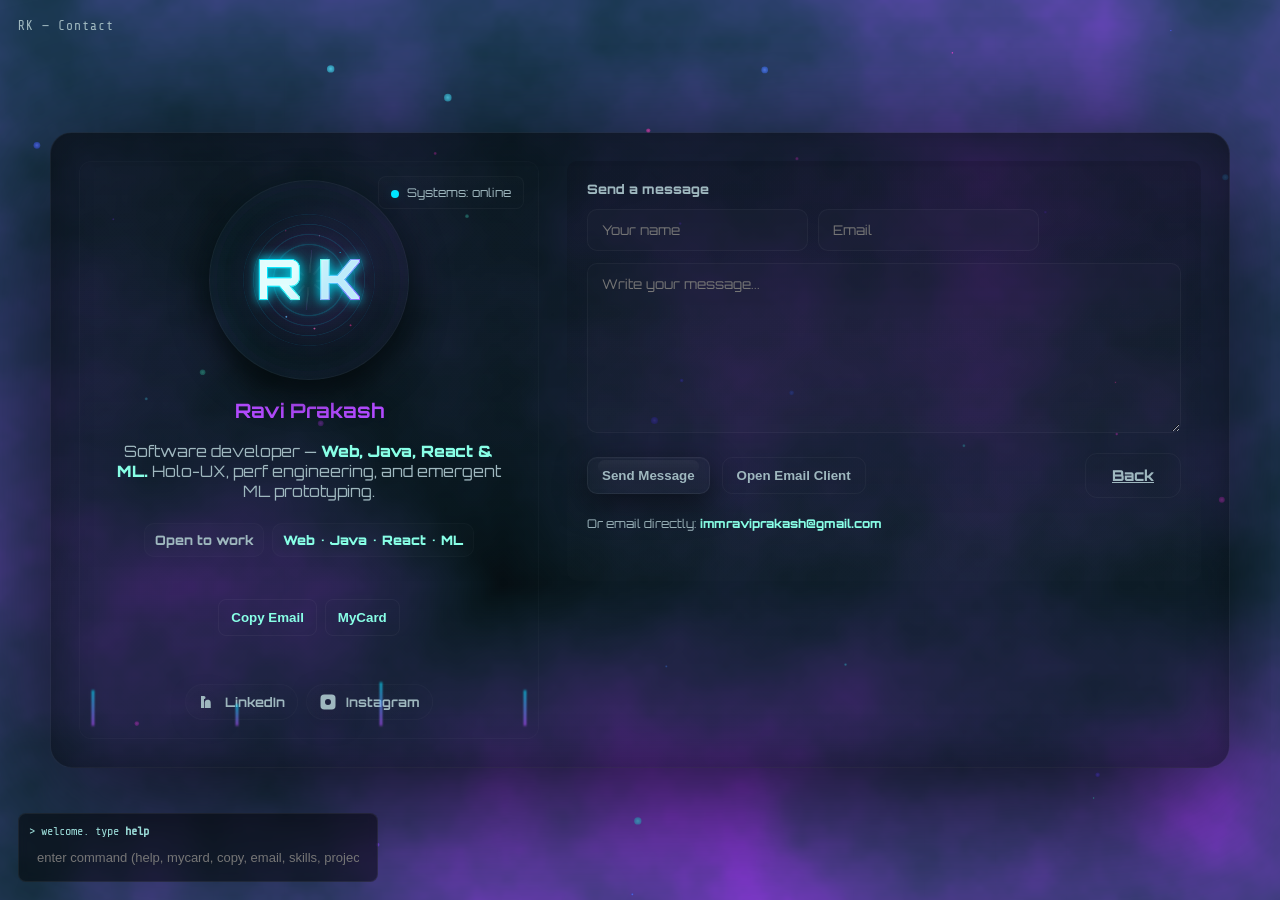
==== commit 15dc15d7: "Update contact.html" ====
--- a/contact.html
+++ b/contact.html
@@ -1,941 +1,990 @@
-  <!doctype html>
-  <html lang="en">
-  <head>
-  <meta charset="utf-8" />
-  <meta name="viewport" content="width=device-width,initial-scale=1" />
-  <link rel="icon" type="image/png" href="favicon.png">
-  <title>Contact — RK</title>
-  <meta name="description" content="Contact — neon holo shader, particles, interactive RK avatar, downloadable myCard PNG. Futuristic holo UI." />
-  <link href="https://fonts.googleapis.com/css2?family=Orbitron:wght@400;700&family=Share+Tech+Mono&display=swap" rel="stylesheet">
-  <style>
-    :root{
-      --cyan:#00e6ff;
-      --magenta:#b34bff;
-      --accent:#88ffe6;
-      --muted:#9fb8bf;
-      --glass: rgba(255,255,255,0.02);
-      --glass-strong: rgba(255,255,255,0.04);
-      --panel-bg: rgba(2,4,7,0.64);
-      --radius: 14px;
-      --max-w: 1400px;
-      --nanochrome: rgba(130,255,230,0.06);
-    }
-    *{box-sizing:border-box;margin:0;padding:0}
-    html,body{height:100%}
-    body{
-      font-family:"Orbitron","Share Tech Mono",monospace;
-      background:#000; color:#fff; overflow:hidden;
-      -webkit-font-smoothing:antialiased; -moz-osx-font-smoothing:grayscale;
-    }
-
-    /* canvases */
-    canvas#bg-shader, canvas#particles { position:fixed; inset:0; width:100%; height:100%; z-index:0; display:block; }
-    .scanlines { position:fixed; inset:0; pointer-events:none; z-index:2; background: repeating-linear-gradient(to bottom, rgba(255,255,255,0.01) 0 1px, transparent 1px 5px); mix-blend-mode: overlay; opacity:0.18; animation:scanShift 12s linear infinite; }
-    @keyframes scanShift { from{ background-position:0 0 } to{ background-position:0 1200px } }
-
-    /* topbar */
-    .topbar { position:fixed; left:18px; top:18px; z-index:40; display:flex; gap:10px; align-items:center; color:var(--muted); font-size:13px; }
-    .topbar .title { font-family:"Share Tech Mono"; color:var(--muted); letter-spacing:1px; text-shadow:0 0 8px rgba(0,230,255,0.02) }
-
-    /* center layout */
-    .wrap { position:relative; z-index:6; min-height:100vh; display:flex; align-items:center; justify-content:center; padding:48px 20px; max-width:var(--max-w); margin:0 auto; }
-
-    /* glass panel */
-    .panel {
-      width:min(1180px, 96vw);
-      background: linear-gradient(180deg, rgba(6,8,12,0.62), rgba(4,6,10,0.44));
-      border: 1px solid var(--glass-strong);
-      border-radius:calc(var(--radius) + 8px);
-      padding:28px;
-      box-shadow: 0 26px 140px rgba(0,0,0,0.82), inset 0 -10px 40px rgba(0,0,0,0.28);
-      display:grid; grid-template-columns: 460px 1fr; gap:28px; align-items:start;
-      transform-style:preserve-3d;
-      overflow:visible;
-      transition: opacity .28s cubic-bezier(.2,.9,.25,1), transform .28s cubic-bezier(.2,.9,.25,1);
-      opacity:1;
-    }
-
-    /* SPA transition helpers */
-    .panel.fade-out { opacity:0; transform: translateY(6px) scale(.995); pointer-events:none; }
-    .panel.fade-in { opacity:1; transform: none; pointer-events:auto; }
-
-    /* holo column */
-    .holo {
-      position:relative; border-radius:12px; padding:18px; min-height:420px;
-      background: linear-gradient(180deg, rgba(255,255,255,0.006), rgba(255,255,255,0.002));
-      border:1px solid rgba(255,255,255,0.02); overflow:visible;
-      display:flex; flex-direction:column; gap:12px; justify-content:center; align-items:center;
-      perspective:1400px;
-    }
-    .holo .avatar {
-      width:200px; height:200px; border-radius:50%; overflow:hidden; border:1px solid rgba(255,255,255,0.04);
-      display:flex; align-items:center; justify-content:center; background:linear-gradient(90deg, rgba(0,230,255,0.02), rgba(179,75,255,0.02));
-      box-shadow: 0 10px 36px rgba(0,0,0,0.72), 0 0 24px rgba(0,230,255,0.035);
-      transform-style:preserve-3d; cursor:pointer; position:relative; transition:transform .22s ease;
-    }
-    #avatarCanvas{ width:100%; height:100%; display:block; border-radius:50%; }
-
-    /* rings */
-    .ring-overlay { position:absolute; inset: -18px; pointer-events:none; z-index:8; display:flex; align-items:center; justify-content:center; }
-    .ring { position:absolute; width:92%; height:92%; border-radius:50%; border:1px solid rgba(255,255,255,0.02); mix-blend-mode: screen; opacity:0.85; transform:rotate(0deg); }
-    .ring.r1 { box-shadow: 0 0 30px rgba(0,230,255,0.06); border-color: rgba(0,230,255,0.05); animation:spinS 12s linear infinite; }
-    .ring.r2 { box-shadow: 0 0 22px rgba(179,75,255,0.05); border-color: rgba(179,75,255,0.03); animation:spinS 20s linear reverse infinite; transform:scale(.86); }
-    .ring.r3 { box-shadow: 0 0 16px rgba(136,255,230,0.03); border-color: rgba(136,255,230,0.02); animation:spinS 36s linear infinite; transform:scale(.95); }
-    @keyframes spinS { from{ transform:rotate(0deg) } to{ transform:rotate(360deg) } }
-
-    .holo h2 { margin:6px 0 0; font-size:1.24rem; color:var(--magenta); text-shadow:0 0 14px rgba(179,75,255,0.06) }
-    .holo p { margin:6px 0 0; color:var(--muted); font-size:0.98rem; text-align:center; max-width:92% }
-    .skill-highlight { color: var(--accent); font-weight:900; text-shadow: 0 0 10px rgba(0,230,255,0.06); }
-
-    .stats { display:flex; gap:8px; margin-top:10px; }
-    .stat { background:rgba(255,255,255,0.01); border:1px solid rgba(255,255,255,0.02); padding:8px 10px; border-radius:10px; font-weight:800; color:var(--muted); font-size:13px; }
-
-    .copy-btn { background:transparent; border:1px solid rgba(255,255,255,0.04); color:var(--accent); padding:10px 12px; border-radius:8px; cursor:pointer; font-weight:800; }
-
-    .hud-lines { position:absolute; inset:auto 12px 12px 12px; z-index:9; pointer-events:none; display:flex; gap:8px; justify-content:space-between; align-items:flex-end; opacity:0.9; }
-    .hud-lines .col { width:2px; background:linear-gradient(180deg,var(--cyan),var(--magenta)); height:36px; border-radius:2px; filter:blur(0.8px); animation:bar 2.2s ease-in-out infinite; transform-origin:bottom; }
-    .hud-lines .col:nth-child(2){ height:22px; animation-delay:0.2s }
-    .hud-lines .col:nth-child(3){ height:44px; animation-delay:0.35s }
-    @keyframes bar { 0%{ transform:scaleY(.25); opacity:.24 } 50%{ transform:scaleY(1.25); opacity:1 } 100%{ transform:scaleY(.3); opacity:.32 } }
-
-    .mini-hud { position:absolute; right:14px; top:14px; z-index:12; background:linear-gradient(180deg, rgba(255,255,255,0.01), rgba(255,255,255,0.005)); padding:8px 12px; border-radius:8px; border:1px solid rgba(255,255,255,0.03); color:var(--muted); font-size:12px }
-    .mini-hud .dot { width:8px; height:8px; border-radius:999px; background:var(--cyan); box-shadow:0 0 12px rgba(0,230,255,0.12); display:inline-block; margin-right:8px; vertical-align:middle; animation:blink 2s infinite; }
-    @keyframes blink { 0%{ opacity:0.25 } 40%{ opacity:1 } 100%{ opacity:0.25 } }
-
-    /* contact form */
-    form.contact-form { background: linear-gradient(180deg, rgba(0,0,0,0.12), rgba(255,255,255,0.01)); border-radius:10px; padding:20px; display:flex; flex-direction:column; gap:12px; min-height:420px; position:relative; }
-    .row { display:flex; gap:10px; }
-    input[type=text], input[type=email], textarea {
-      background: rgba(255,255,255,0.01); border:1px solid rgba(255,255,255,0.04);
-      color:var(--muted); padding:12px 14px; border-radius:10px; outline:none; font-family:inherit;
-      transition: box-shadow .18s ease, transform .12s ease;
-    }
-    input:focus, textarea:focus { box-shadow: 0 12px 44px rgba(0,230,255,0.06); transform:translateY(-2px); border-color: rgba(0,230,255,0.14); color:#e6fbff }
-    textarea { min-height:170px; resize:vertical; }
-
-    .actions { display:flex; gap:12px; align-items:center; margin-top:8px; }
-    .btn { background:linear-gradient(90deg,var(--cyan),var(--magenta)); color:#001; padding:10px 14px; border-radius:10px; font-weight:800; border:none; cursor:pointer; box-shadow:0 12px 44px rgba(0,0,0,0.6); transition: transform .14s ease, filter .14s; }
-    .btn.ghost { background:transparent; color:var(--muted); border:1px solid rgba(255,255,255,0.04); box-shadow:none; }
-
-    .btn.send-glass { background: rgba(255,255,255,0.02) !important; color: var(--muted) !important; border:1px solid rgba(255,255,255,0.06) !important; backdrop-filter: blur(8px) saturate(0.9); box-shadow: 0 10px 30px rgba(0,0,0,0.5), inset 0 1px 0 rgba(255,255,255,0.02); border-radius:10px; font-weight:700; position:relative; overflow:visible; }
-    .btn.send-glass::before{ content:''; position:absolute; left:8%; right:8%; top:6%; height:36%; background: linear-gradient(180deg, rgba(255,255,255,0.06), rgba(255,255,255,0.01)); border-radius:8px; mix-blend-mode: overlay; pointer-events:none; opacity:0.7; }
-    .btn.send-glass:hover{ transform:translateY(-2px); filter:brightness(1.02); }
-
-    .btn.crystal { --sheen-x: 50%; --sheen-y: 20%; --sheen-op: 0.65; position:relative; background: rgba(255,255,255,0.03); color:var(--muted); padding:12px 18px; border-radius:12px; border:1px solid rgba(255,255,255,0.08); box-shadow: 0 8px 28px rgba(0,0,0,0.55), inset 0 1px 0 rgba(255,255,255,0.03); backdrop-filter: blur(6px) saturate(0.9); font-weight:900; letter-spacing:0.6px; overflow:visible; }
-    .btn.crystal::before{ content:''; position:absolute; left:0; right:0; top:0; height:50%; background: linear-gradient(180deg, rgba(255,255,255,var(--sheen-op)), rgba(255,255,255,0.02)); border-top-left-radius:12px; border-top-right-radius:12px; transform-origin: var(--sheen-x) var(--sheen-y); mix-blend-mode: overlay; pointer-events:none; transition: transform .18s ease, opacity .18s; opacity:.9; }
-    .btn.crystal::after{ content:''; position:absolute; left:6px; right:6px; bottom:6px; height:10px; border-radius:8px; background: linear-gradient(180deg, rgba(0,0,0,0.18), rgba(0,0,0,0.35)); filter: blur(6px); pointer-events:none; opacity:0.9; }
-    .btn.crystal:hover{ transform:translateY(-2px); filter:brightness(1.02) }
-    .btn.crystal:active{ transform:translateY(1px); }
-
-    .socials { display:flex; gap:8px; align-items:center; margin-top:8px; flex-wrap:wrap }
-    .social { display:inline-flex; gap:9px; align-items:center; padding:8px 12px; border-radius:999px; background:linear-gradient(90deg, rgba(255,255,255,0.01), rgba(255,255,255,0.005)); border:1px solid rgba(255,255,255,0.02); color:var(--muted); text-decoration:none; font-weight:700; font-size:13px; }
-    .social svg{ width:18px;height:18px; filter: drop-shadow(0 6px 14px rgba(0,0,0,0.6)); }
-
-    .toast { position:fixed; right:20px; bottom:20px; background: linear-gradient(90deg,var(--cyan),var(--magenta)); color:#001; padding:10px 14px; border-radius:10px; font-weight:800; z-index:80; transform:translateY(18px); opacity:0; transition:all .36s cubic-bezier(.2,.9,.25,1); pointer-events:none; box-shadow:0 20px 60px rgba(0,0,0,0.6) }
-    .toast.show { opacity:1; transform:translateY(0) }
-    .toast.glass { background: rgba(255,255,255,0.02) !important; color: var(--muted) !important; border:1px solid rgba(255,255,255,0.06) !important; box-shadow: 0 12px 40px rgba(0,0,0,0.5); backdrop-filter: blur(10px) saturate(0.9); }
-
-    .copy-pulse { position:fixed; z-index:92; pointer-events:none; border-radius:999px; mix-blend-mode:screen; filter: blur(8px); opacity:0.9; transform: translate(-50%,-50%); }
-
-    .modal-backdrop { position:fixed; inset:0; z-index:90; display:flex; align-items:center; justify-content:center; background: rgba(0,0,0,0.35); backdrop-filter: blur(4px); animation:fadeIn .18s ease; }
-    .modal { width:min(680px, 92vw); background: rgba(255,255,255,0.02); border:1px solid rgba(255,255,255,0.06); padding:20px; border-radius:12px; box-shadow: 0 30px 120px rgba(0,0,0,0.6); backdrop-filter: blur(10px) saturate(0.9); color:var(--muted); transform: translateY(8px) scale(.997); animation:popIn .18s cubic-bezier(.2,.9,.25,1) forwards; }
-    .modal h3 { margin:0 0 10px; font-size:18px; color:var(--muted); }
-    .modal .body { font-size:13px; color:rgba(200,220,230,0.9); margin-bottom:16px; white-space:pre-wrap; max-height:36vh; overflow:auto; }
-    .modal .m-actions { display:flex; gap:12px; align-items:center; justify-content:flex-end; }
-    .modal .btn { border-radius:10px; padding:10px 14px; font-weight:800; }
-    .modal .btn.cancel { background:transparent; color:var(--muted); border:1px solid rgba(255,255,255,0.04); box-shadow:none; }
-    .modal .btn.send { background: rgba(255,255,255,0.02); color:var(--muted); border:1px solid rgba(255,255,255,0.06); backdrop-filter: blur(8px); box-shadow: 0 8px 30px rgba(0,0,0,0.45); }
-    @keyframes popIn { from { transform: translateY(12px) scale(.994); opacity:0 } to { transform: translateY(0) scale(1); opacity:1 } }
-    @keyframes fadeIn { from { opacity:0 } to { opacity:1 } }
-
-    /* terminal */
-    .terminal { position:fixed; left:18px; bottom:18px; z-index:40; background:rgba(0,0,0,0.48); padding:10px; border-radius:8px; font-family:'Share Tech Mono'; color:var(--accent); border:1px solid rgba(255,255,255,0.06); width:360px; box-sizing:border-box; backdrop-filter: blur(4px); }
-    .terminal .out{ font-size:12px; max-height:160px; overflow:auto; color:#9bdcd8; margin-bottom:6px; white-space:pre-wrap; }
-    .terminal input{ width:100%; background:transparent; border:none; color:var(--accent); outline:none; padding:6px 8px; font-size:13px }
-
-    @media (max-width:980px){
-      .panel { grid-template-columns:1fr; padding:18px }
-      .holo{ order:2 }
-      form.contact-form{ order:1 }
-      .wrap{ padding:28px 14px }
-      .terminal{ width:86vw }
-    }
-    @media (prefers-reduced-motion: reduce){ * { transition:none !important; animation:none !important; } }
-
-    /* SPA overlay */
-    #spa-overlay {
-      position: fixed;
-      inset: 0;
-      z-index: 99999;
-      pointer-events: none;
-      background: linear-gradient(180deg,#03060a,#001428 60%);
-      opacity: 0;
-      transition: opacity .28s cubic-bezier(.2,.9,.25,1);
-      will-change: opacity;
-    }
-    #spa-overlay.show { pointer-events: auto; opacity: 1; }
-  </style>
-  </head>
-  <body>
-
-  <!-- WebGL shader + particles -->
-  <canvas id="bg-shader" aria-hidden="true"></canvas>
-  <canvas id="particles" aria-hidden="true"></canvas>
-  <div class="scanlines" aria-hidden="true"></div>
-
-  <!-- SPA overlay -->
-  <div id="spa-overlay" aria-hidden="true"></div>
-
-  <!-- topbar -->
-  <div class="topbar" aria-hidden="false">
-    <div class="title">RK — Contact</div>
-  </div>
-
-  <!-- center content -->
-  <div class="wrap" role="main" aria-label="Contact main">
-    <section class="panel" aria-labelledby="contact-heading">
-
-      <!-- holo avatar / info -->
-      <div class="holo" aria-hidden="false">
-        <div class="avatar" id="avatar" aria-hidden="true" tabindex="0" role="button" title="Click to copy email">
-          <!-- canvas-rendered subtle arc-reactor RK -->
-          <canvas id="avatarCanvas" width="512" height="512" aria-hidden="true"></canvas>
-          <div class="ring-overlay" aria-hidden="true">
-            <div class="ring r1"></div>
-            <div class="ring r2"></div>
-            <div class="ring r3"></div>
-          </div>
+<!doctype html>
+<html lang="en">
+<head>
+<meta charset="utf-8" />
+<meta name="viewport" content="width=device-width,initial-scale=1" />
+<link rel="icon" type="image/png" href="favicon.png">
+<title>Contact — RK</title>
+<meta name="description" content="Contact — neon holo shader, particles, interactive RK avatar, downloadable myCard PNG. Futuristic holo UI." />
+<link href="https://fonts.googleapis.com/css2?family=Orbitron:wght@400;700&family=Share+Tech+Mono&display=swap" rel="stylesheet">
+<style>
+  :root{
+    --cyan:#00e6ff;
+    --magenta:#b34bff;
+    --accent:#88ffe6;
+    --muted:#9fb8bf;
+    --glass: rgba(255,255,255,0.02);
+    --glass-strong: rgba(255,255,255,0.04);
+    --panel-bg: rgba(2,4,7,0.64);
+    --radius: 14px;
+    --max-w: 1400px;
+    --nanochrome: rgba(130,255,230,0.06);
+  }
+  *{box-sizing:border-box;margin:0;padding:0}
+  html,body{height:100%}
+  body{
+    font-family:"Orbitron","Share Tech Mono",monospace;
+    background:#000; color:#fff; overflow:hidden;
+    -webkit-font-smoothing:antialiased; -moz-osx-font-smoothing:grayscale;
+  }
+
+  /* canvases */
+  canvas#bg-shader, canvas#particles { position:fixed; inset:0; width:100%; height:100%; z-index:0; display:block; }
+  .scanlines { position:fixed; inset:0; pointer-events:none; z-index:2; background: repeating-linear-gradient(to bottom, rgba(255,255,255,0.01) 0 1px, transparent 1px 5px); mix-blend-mode: overlay; opacity:0.18; animation:scanShift 12s linear infinite; }
+  @keyframes scanShift { from{ background-position:0 0 } to{ background-position:0 1200px } }
+
+  /* topbar */
+  .topbar { position:fixed; left:18px; top:18px; z-index:40; display:flex; gap:10px; align-items:center; color:var(--muted); font-size:13px; }
+  .topbar .title { font-family:"Share Tech Mono"; color:var(--muted); letter-spacing:1px; text-shadow:0 0 8px rgba(0,230,255,0.02) }
+
+  /* center layout */
+  .wrap { position:relative; z-index:6; min-height:100vh; display:flex; align-items:center; justify-content:center; padding:48px 20px; max-width:var(--max-w); margin:0 auto; }
+
+  /* glass panel */
+  .panel {
+    width:min(1180px, 96vw);
+    background: linear-gradient(180deg, rgba(6,8,12,0.62), rgba(4,6,10,0.44));
+    border: 1px solid var(--glass-strong);
+    border-radius:calc(var(--radius) + 8px);
+    padding:28px;
+    box-shadow: 0 26px 140px rgba(0,0,0,0.82), inset 0 -10px 40px rgba(0,0,0,0.28);
+    display:grid; grid-template-columns: 460px 1fr; gap:28px; align-items:start;
+    transform-style:preserve-3d;
+    overflow:visible;
+    transition: opacity .28s cubic-bezier(.2,.9,.25,1), transform .28s cubic-bezier(.2,.9,.25,1);
+    opacity:1;
+  }
+
+  /* SPA transition helpers */
+  .panel.fade-out { opacity:0; transform: translateY(6px) scale(.995); pointer-events:none; }
+  .panel.fade-in { opacity:1; transform: none; pointer-events:auto; }
+
+  /* holo column */
+  .holo {
+    position:relative; border-radius:12px; padding:18px; min-height:420px;
+    background: linear-gradient(180deg, rgba(255,255,255,0.006), rgba(255,255,255,0.002));
+    border:1px solid rgba(255,255,255,0.02); overflow:visible;
+    display:flex; flex-direction:column; gap:12px; justify-content:center; align-items:center;
+    perspective:1400px;
+  }
+  .holo .avatar {
+    width:200px; height:200px; border-radius:50%; overflow:hidden; border:1px solid rgba(255,255,255,0.04);
+    display:flex; align-items:center; justify-content:center; background:linear-gradient(90deg, rgba(0,230,255,0.02), rgba(179,75,255,0.02));
+    box-shadow: 0 10px 36px rgba(0,0,0,0.72), 0 0 24px rgba(0,230,255,0.035);
+    transform-style:preserve-3d; cursor:pointer; position:relative; transition:transform .22s ease;
+  }
+  #avatarCanvas{ width:100%; height:100%; display:block; border-radius:50%; }
+
+  /* rings */
+  .ring-overlay { position:absolute; inset: -18px; pointer-events:none; z-index:8; display:flex; align-items:center; justify-content:center; }
+  .ring { position:absolute; width:92%; height:92%; border-radius:50%; border:1px solid rgba(255,255,255,0.02); mix-blend-mode: screen; opacity:0.85; transform:rotate(0deg); }
+  .ring.r1 { box-shadow: 0 0 30px rgba(0,230,255,0.06); border-color: rgba(0,230,255,0.05); animation:spinS 12s linear infinite; }
+  .ring.r2 { box-shadow: 0 0 22px rgba(179,75,255,0.05); border-color: rgba(179,75,255,0.03); animation:spinS 20s linear reverse infinite; transform:scale(.86); }
+  .ring.r3 { box-shadow: 0 0 16px rgba(136,255,230,0.03); border-color: rgba(136,255,230,0.02); animation:spinS 36s linear infinite; transform:scale(.95); }
+  @keyframes spinS { from{ transform:rotate(0deg) } to{ transform:rotate(360deg) } }
+
+  .holo h2 { margin:6px 0 0; font-size:1.24rem; color:var(--magenta); text-shadow:0 0 14px rgba(179,75,255,0.06) }
+  .holo p { margin:6px 0 0; color:var(--muted); font-size:0.98rem; text-align:center; max-width:92% }
+  .skill-highlight { color: var(--accent); font-weight:900; text-shadow: 0 0 10px rgba(0,230,255,0.06); }
+
+  .stats { display:flex; gap:8px; margin-top:10px; }
+  .stat { background:rgba(255,255,255,0.01); border:1px solid rgba(255,255,255,0.02); padding:8px 10px; border-radius:10px; font-weight:800; color:var(--muted); font-size:13px; }
+
+  .copy-btn { background:transparent; border:1px solid rgba(255,255,255,0.04); color:var(--accent); padding:10px 12px; border-radius:8px; cursor:pointer; font-weight:800; }
+
+  .hud-lines { position:absolute; inset:auto 12px 12px 12px; z-index:9; pointer-events:none; display:flex; gap:8px; justify-content:space-between; align-items:flex-end; opacity:0.9; }
+  .hud-lines .col { width:2px; background:linear-gradient(180deg,var(--cyan),var(--magenta)); height:36px; border-radius:2px; filter:blur(0.8px); animation:bar 2.2s ease-in-out infinite; transform-origin:bottom; }
+  .hud-lines .col:nth-child(2){ height:22px; animation-delay:0.2s }
+  .hud-lines .col:nth-child(3){ height:44px; animation-delay:0.35s }
+  @keyframes bar { 0%{ transform:scaleY(.25); opacity:.24 } 50%{ transform:scaleY(1.25); opacity:1 } 100%{ transform:scaleY(.3); opacity:.32 } }
+
+  .mini-hud { position:absolute; right:14px; top:14px; z-index:12; background:linear-gradient(180deg, rgba(255,255,255,0.01), rgba(255,255,255,0.005)); padding:8px 12px; border-radius:8px; border:1px solid rgba(255,255,255,0.03); color:var(--muted); font-size:12px }
+  .mini-hud .dot { width:8px; height:8px; border-radius:999px; background:var(--cyan); box-shadow:0 0 12px rgba(0,230,255,0.12); display:inline-block; margin-right:8px; vertical-align:middle; animation:blink 2s infinite; }
+  @keyframes blink { 0%{ opacity:0.25 } 40%{ opacity:1 } 100%{ opacity:0.25 } }
+
+  /* contact form */
+  form.contact-form { background: linear-gradient(180deg, rgba(0,0,0,0.12), rgba(255,255,255,0.01)); border-radius:10px; padding:20px; display:flex; flex-direction:column; gap:12px; min-height:420px; position:relative; }
+  .row { display:flex; gap:10px; }
+  input[type=text], input[type=email], textarea {
+    background: rgba(255,255,255,0.01); border:1px solid rgba(255,255,255,0.04);
+    color:var(--muted); padding:12px 14px; border-radius:10px; outline:none; font-family:inherit;
+    transition: box-shadow .18s ease, transform .12s ease;
+  }
+  input:focus, textarea:focus { box-shadow: 0 12px 44px rgba(0,230,255,0.06); transform:translateY(-2px); border-color: rgba(0,230,255,0.14); color:#e6fbff }
+  textarea { min-height:170px; resize:vertical; }
+
+  .actions { display:flex; gap:12px; align-items:center; margin-top:8px; }
+  .btn { background:linear-gradient(90deg,var(--cyan),var(--magenta)); color:#001; padding:10px 14px; border-radius:10px; font-weight:800; border:none; cursor:pointer; box-shadow:0 12px 44px rgba(0,0,0,0.6); transition: transform .14s ease, filter .14s; }
+  .btn.ghost { background:transparent; color:var(--muted); border:1px solid rgba(255,255,255,0.04); box-shadow:none; }
+
+  .btn.send-glass { background: rgba(255,255,255,0.02) !important; color: var(--muted) !important; border:1px solid rgba(255,255,255,0.06) !important; backdrop-filter: blur(8px) saturate(0.9); box-shadow: 0 10px 30px rgba(0,0,0,0.5), inset 0 1px 0 rgba(255,255,255,0.02); border-radius:10px; font-weight:700; position:relative; overflow:visible; }
+  .btn.send-glass::before{ content:''; position:absolute; left:8%; right:8%; top:6%; height:36%; background: linear-gradient(180deg, rgba(255,255,255,0.06), rgba(255,255,255,0.01)); border-radius:8px; mix-blend-mode: overlay; pointer-events:none; opacity:0.7; }
+  .btn.send-glass:hover{ transform:translateY(-2px); filter:brightness(1.02); }
+
+  .btn.crystal { --sheen-x: 50%; --sheen-y: 20%; --sheen-op: 0.65; position:relative; background: rgba(255,255,255,0.03); color:var(--muted); padding:12px 18px; border-radius:12px; border:1px solid rgba(255,255,255,0.08); box-shadow: 0 8px 28px rgba(0,0,0,0.55), inset 0 1px 0 rgba(255,255,255,0.03); backdrop-filter: blur(6px) saturate(0.9); font-weight:900; letter-spacing:0.6px; overflow:visible; }
+  .btn.crystal::before{ content:''; position:absolute; left:0; right:0; top:0; height:50%; background: linear-gradient(180deg, rgba(255,255,255,var(--sheen-op)), rgba(255,255,255,0.02)); border-top-left-radius:12px; border-top-right-radius:12px; transform-origin: var(--sheen-x) var(--sheen-y); mix-blend-mode: overlay; pointer-events:none; transition: transform .18s ease, opacity .18s; opacity:.9; }
+  .btn.crystal::after{ content:''; position:absolute; left:6px; right:6px; bottom:6px; height:10px; border-radius:8px; background: linear-gradient(180deg, rgba(0,0,0,0.18), rgba(0,0,0,0.35)); filter: blur(6px); pointer-events:none; opacity:0.9; }
+  .btn.crystal:hover{ transform:translateY(-2px); filter:brightness(1.02) }
+  .btn.crystal:active{ transform:translateY(1px); }
+
+  .socials { display:flex; gap:8px; align-items:center; margin-top:8px; flex-wrap:wrap }
+  .social { display:inline-flex; gap:9px; align-items:center; padding:8px 12px; border-radius:999px; background:linear-gradient(90deg, rgba(255,255,255,0.01), rgba(255,255,255,0.005)); border:1px solid rgba(255,255,255,0.02); color:var(--muted); text-decoration:none; font-weight:700; font-size:13px; }
+  .social svg{ width:18px;height:18px; filter: drop-shadow(0 6px 14px rgba(0,0,0,0.6)); }
+
+  .toast { position:fixed; right:20px; bottom:20px; background: linear-gradient(90deg,var(--cyan),var(--magenta)); color:#001; padding:10px 14px; border-radius:10px; font-weight:800; z-index:80; transform:translateY(18px); opacity:0; transition:all .36s cubic-bezier(.2,.9,.25,1); pointer-events:none; box-shadow:0 20px 60px rgba(0,0,0,0.6) }
+  .toast.show { opacity:1; transform:translateY(0) }
+  .toast.glass { background: rgba(255,255,255,0.02) !important; color: var(--muted) !important; border:1px solid rgba(255,255,255,0.06) !important; box-shadow: 0 12px 40px rgba(0,0,0,0.5); backdrop-filter: blur(10px) saturate(0.9); }
+
+  .copy-pulse { position:fixed; z-index:92; pointer-events:none; border-radius:999px; mix-blend-mode:screen; filter: blur(8px); opacity:0.9; transform: translate(-50%,-50%); }
+
+  .modal-backdrop { position:fixed; inset:0; z-index:90; display:flex; align-items:center; justify-content:center; background: rgba(0,0,0,0.35); backdrop-filter: blur(4px); animation:fadeIn .18s ease; }
+  .modal { width:min(680px, 92vw); background: rgba(255,255,255,0.02); border:1px solid rgba(255,255,255,0.06); padding:20px; border-radius:12px; box-shadow: 0 30px 120px rgba(0,0,0,0.6); backdrop-filter: blur(10px) saturate(0.9); color:var(--muted); transform: translateY(8px) scale(.997); animation:popIn .18s cubic-bezier(.2,.9,.25,1) forwards; }
+  .modal h3 { margin:0 0 10px; font-size:18px; color:var(--muted); }
+  .modal .body { font-size:13px; color:rgba(200,220,230,0.9); margin-bottom:16px; white-space:pre-wrap; max-height:36vh; overflow:auto; }
+  .modal .m-actions { display:flex; gap:12px; align-items:center; justify-content:flex-end; }
+  .modal .btn { border-radius:10px; padding:10px 14px; font-weight:800; }
+  .modal .btn.cancel { background:transparent; color:var(--muted); border:1px solid rgba(255,255,255,0.04); box-shadow:none; }
+  .modal .btn.send { background: rgba(255,255,255,0.02); color:var(--muted); border:1px solid rgba(255,255,255,0.06); backdrop-filter: blur(8px); box-shadow: 0 8px 30px rgba(0,0,0,0.45); }
+  @keyframes popIn { from { transform: translateY(12px) scale(.994); opacity:0 } to { transform: translateY(0) scale(1); opacity:1 } }
+  @keyframes fadeIn { from { opacity:0 } to { opacity:1 } }
+
+  /* terminal */
+  .terminal { position:fixed; left:18px; bottom:18px; z-index:40; background:rgba(0,0,0,0.48); padding:10px; border-radius:8px; font-family:'Share Tech Mono'; color:var(--accent); border:1px solid rgba(255,255,255,0.06); width:360px; box-sizing:border-box; backdrop-filter: blur(4px); }
+  .terminal .out{ font-size:12px; max-height:160px; overflow:auto; color:#9bdcd8; margin-bottom:6px; white-space:pre-wrap; }
+  .terminal input{ width:100%; background:transparent; border:none; color:var(--accent); outline:none; padding:6px 8px; font-size:13px }
+
+  @media (max-width:980px){
+    .panel { grid-template-columns:1fr; padding:18px }
+    .holo{ order:2 }
+    form.contact-form{ order:1 }
+    .wrap{ padding:28px 14px }
+    .terminal{ width:86vw }
+  }
+  @media (prefers-reduced-motion: reduce){ * { transition:none !important; animation:none !important; } }
+
+  /* SPA overlay */
+  #spa-overlay {
+    position: fixed;
+    inset: 0;
+    z-index: 99999;
+    pointer-events: none;
+    background: linear-gradient(180deg,#03060a,#001428 60%);
+    opacity: 0;
+    transition: opacity .28s cubic-bezier(.2,.9,.25,1);
+    will-change: opacity;
+  }
+  #spa-overlay.show { pointer-events: auto; opacity: 1; }
+
+  /* Make the Back button a little bigger and more tappable */
+  .actions a#backHome {
+    padding: 12px 18px;
+    font-size: 15px;
+    min-width: 96px;
+    border-radius: 12px;
+    display:inline-flex;
+    align-items:center;
+    justify-content:center;
+  }
+
+</style>
+</head>
+<body>
+
+<!-- WebGL shader + particles -->
+<canvas id="bg-shader" aria-hidden="true"></canvas>
+<canvas id="particles" aria-hidden="true"></canvas>
+<div class="scanlines" aria-hidden="true"></div>
+
+<!-- SPA overlay -->
+<div id="spa-overlay" aria-hidden="true"></div>
+
+<!-- topbar -->
+<div class="topbar" aria-hidden="false">
+  <div class="title">RK — Contact</div>
+</div>
+
+<!-- center content -->
+<div class="wrap" role="main" aria-label="Contact main">
+  <section class="panel" aria-labelledby="contact-heading">
+
+    <!-- holo avatar / info -->
+    <div class="holo" aria-hidden="false">
+      <div class="avatar" id="avatar" aria-hidden="true" tabindex="0" role="button" title="Click to copy email">
+        <!-- canvas-rendered subtle arc-reactor RK -->
+        <canvas id="avatarCanvas" width="512" height="512" aria-hidden="true"></canvas>
+        <div class="ring-overlay" aria-hidden="true">
+          <div class="ring r1"></div>
+          <div class="ring r2"></div>
+          <div class="ring r3"></div>
         </div>
-
-        <h2 id="contact-heading">Ravi Prakash</h2>
-        <p>Software developer — <span class="skill-highlight">Web, Java, React &amp; ML.</span> Holo-UX, perf engineering, and emergent ML prototyping.</p>
-
-        <div class="stats" aria-hidden="true">
-          <div class="stat">Open to work</div>
-          <div class="stat"><span class="skill-highlight">Web · Java · React · ML</span></div>
-        </div>
-
-        <div style="height:18px"></div>
-        <div style="width:92%; display:flex; gap:8px; align-items:center; justify-content:center;">
-          <button class="copy-btn" id="copyEmail" title="Copy email to clipboard">Copy Email</button>
-          <button class="copy-btn" id="downloadCard" title="Download neon business card">MyCard</button>
-        </div>
-
-        <div style="height:16px"></div>
-        <div class="socials" role="navigation" aria-label="Social links">
-          <a class="social" href="https://www.linkedin.com/in/ravi-prakash-k-4953b8251" target="_blank" rel="noopener noreferrer">
-            <svg viewBox="0 0 24 24" fill="none" aria-hidden="true"><path d="M4 4h4v16H4zM8 4a2 2 0 110 4 2 2 0 010-4zM13 11v9h4v-5c0-3 0-6-4-6s-4 3-4 6v5h4z" fill="currentColor"/></svg> LinkedIn
-          </a>
-          <a class="social" href="https://www.instagram.com/__nighthawk.__/" target="_blank" rel="noopener noreferrer">
-            <svg viewBox="0 0 24 24" fill="none" aria-hidden="true"><path d="M7 2h10a5 5 0 015 5v10a5 5 0 01-5 5H7a5 5 0 01-5-5V7a5 5 0 015-5zM12 8a4 4 0 100 8 4 4 0 000-8zM17.5 6.5h.01" fill="currentColor"/></svg> Instagram
-          </a>
-        </div>
-        <div class="hud-lines" aria-hidden="true">
-          <div class="col"></div><div class="col"></div><div class="col"></div><div class="col"></div>
-        </div>
-        <div class="mini-hud" aria-hidden="true"><span class="dot"></span>Systems: online</div>
       </div>
 
-      <!-- contact form -->
-      <form class="contact-form" id="contactForm" novalidate>
-        <label style="font-size:13px;color:var(--muted);font-weight:800">Send a message</label>
-
-        <div class="row">
-          <input type="text" id="name" name="name" placeholder="Your name" required aria-label="Your name" />
-          <input type="email" id="email" name="email" placeholder="Email" required aria-label="Your email" />
-        </div>
-
-        <textarea id="message" name="message" placeholder="Write your message..." aria-label="Message" required></textarea>
-
-        <div class="actions">
-          <button type="submit" class="btn ghost send-glass" id="sendBtn">Send Message</button>
-          <button type="button" class="btn ghost" id="emailBtn">Open Email Client</button>
-          <div style="flex:1"></div>
-          <!-- Back button: real href for fallback and intercepted for SPA -->
-          <a class="btn ghost" href="stud.html" id="backHome" data-spa>Back</a>
-        </div>
-
-        <p style="font-size:12px;color:var(--muted); margin-top:6px">Or email directly: <span id="emailText" style="color:var(--accent); font-weight:800">immraviprakash@gmail.com</span></p>
-      </form>
-
-    </section>
-  </div>
-
-  <!-- terminal -->
-  <div class="terminal" role="dialog" aria-label="Terminal">
-    <div class="out" id="termOut">&gt; welcome. type <strong>help</strong></div>
-    <form id="termForm"><input id="termInput" autocomplete="off" placeholder="enter command (help, mycard, copy, email, skills, projects, home, status)" /></form>
-  </div>
-
-  <!-- toast -->
-  <div class="toast" id="toast" role="status" aria-live="polite">Message sent</div>
-
-  <!-- modal placeholder -->
-  <div id="modalRoot" aria-hidden="true"></div>
-
-  <script>
-  /* =========================
-    Utilities & small helpers
-    ========================= */
-  const DEFAULT_EMAIL = 'immraviprakash@gmail.com';
-  window.__ui = window.__ui || { email: DEFAULT_EMAIL };
-
-  /* ========== Avatar renderer ========== */
-  /* Canvas animation - RK "arc reactor" avatar */
-  (function avatarArc(){
-    const canvas = document.getElementById('avatarCanvas');
-    if(!canvas) return;
-    const ctx = canvas.getContext('2d');
-    const DPR = Math.min(2, window.devicePixelRatio || 1);
-    let t0 = performance.now();
-
-    function draw(now){
-      now = now || performance.now();
-      const W = 512, H = 512;
-      canvas.width = W * DPR; canvas.height = H * DPR;
-      canvas.style.width = '100%'; canvas.style.height = '100%';
-      ctx.setTransform(DPR,0,0,DPR,0,0);
-      ctx.clearRect(0,0,W,H);
-      const t = (now - t0)/1000;
-
-      const rg = ctx.createRadialGradient(W/2, H/2, 10, W/2, H/2, 240);
-      rg.addColorStop(0, 'rgba(0,230,255,0.14)');
-      rg.addColorStop(0.45, 'rgba(179,75,255,0.08)');
-      rg.addColorStop(1, 'rgba(0,0,0,0)');
-      ctx.fillStyle = rg; ctx.beginPath(); ctx.arc(W/2,H/2,220,0,Math.PI*2); ctx.fill();
-
-      for(let i=0;i<4;i++){
-        ctx.save();
-        const spin = t * (0.08 + i*0.04) * (i%2? -1: 1);
-        ctx.translate(W/2, H/2);
-        ctx.rotate(spin);
-        ctx.beginPath();
-        const r = 92 + i*26;
-        ctx.arc(0, 0, r, 0, Math.PI*2);
-        ctx.lineWidth = 1.4 + (3 - i) * 0.7;
-        ctx.strokeStyle = `rgba(0,230,255,${0.14 - i*0.02})`;
-        ctx.shadowBlur = 10 - i*2;
-        ctx.shadowColor = i===0 ? 'rgba(0,230,255,0.95)' : 'rgba(179,75,255,0.48)';
-        ctx.stroke();
-        ctx.restore();
+      <h2 id="contact-heading">Ravi Prakash</h2>
+      <p>Software developer — <span class="skill-highlight">Web, Java, React &amp; ML.</span> Holo-UX, perf engineering, and emergent ML prototyping.</p>
+
+      <div class="stats" aria-hidden="true">
+        <div class="stat">Open to work</div>
+        <div class="stat"><span class="skill-highlight">Web · Java · React · ML</span></div>
+      </div>
+
+      <div style="height:18px"></div>
+      <div style="width:92%; display:flex; gap:8px; align-items:center; justify-content:center;">
+        <button class="copy-btn" id="copyEmail" title="Copy email to clipboard">Copy Email</button>
+        <button class="copy-btn" id="downloadCard" title="Download neon business card">MyCard</button>
+      </div>
+
+      <div style="height:16px"></div>
+      <div class="socials" role="navigation" aria-label="Social links">
+        <a class="social" href="https://www.linkedin.com/in/ravi-prakash-k-4953b8251" target="_blank" rel="noopener noreferrer">
+          <svg viewBox="0 0 24 24" fill="none" aria-hidden="true"><path d="M4 4h4v16H4zM8 4a2 2 0 110 4 2 2 0 010-4zM13 11v9h4v-5c0-3 0-6-4-6s-4 3-4 6v5h4z" fill="currentColor"/></svg> LinkedIn
+        </a>
+        <a class="social" href="https://www.instagram.com/__nighthawk.__/" target="_blank" rel="noopener noreferrer">
+          <svg viewBox="0 0 24 24" fill="none" aria-hidden="true"><path d="M7 2h10a5 5 0 015 5v10a5 5 0 01-5 5H7a5 5 0 01-5-5V7a5 5 0 015-5zM12 8a4 4 0 100 8 4 4 0 000-8zM17.5 6.5h.01" fill="currentColor"/></svg> Instagram
+        </a>
+      </div>
+      <div class="hud-lines" aria-hidden="true">
+        <div class="col"></div><div class="col"></div><div class="col"></div><div class="col"></div>
+      </div>
+      <div class="mini-hud" aria-hidden="true"><span class="dot"></span>Systems: online</div>
+    </div>
+
+    <!-- contact form -->
+    <form class="contact-form" id="contactForm" novalidate>
+      <label style="font-size:13px;color:var(--muted);font-weight:800">Send a message</label>
+
+      <div class="row">
+        <input type="text" id="name" name="name" placeholder="Your name" required aria-label="Your name" />
+        <input type="email" id="email" name="email" placeholder="Email" required aria-label="Your email" />
+      </div>
+
+      <textarea id="message" name="message" placeholder="Write your message..." aria-label="Message" required></textarea>
+
+      <div class="actions">
+        <button type="submit" class="btn ghost send-glass" id="sendBtn">Send Message</button>
+        <button type="button" class="btn ghost" id="emailBtn">Open Email Client</button>
+        <div style="flex:1"></div>
+        <!-- Back button: real href for fallback and intercepted for SPA -->
+        <a class="btn ghost" href="stud.html" id="backHome" data-spa>Back</a>
+      </div>
+
+      <p style="font-size:12px;color:var(--muted); margin-top:6px">Or email directly: <span id="emailText" style="color:var(--accent); font-weight:800">immraviprakash@gmail.com</span></p>
+    </form>
+
+  </section>
+</div>
+
+<!-- terminal -->
+<div class="terminal" role="dialog" aria-label="Terminal">
+  <div class="out" id="termOut">&gt; welcome. type <strong>help</strong></div>
+  <form id="termForm"><input id="termInput" autocomplete="off" placeholder="enter command (help, mycard, copy, email, skills, projects, home, status)" /></form>
+</div>
+
+<!-- toast -->
+<div class="toast" id="toast" role="status" aria-live="polite">Message sent</div>
+
+<!-- modal placeholder -->
+<div id="modalRoot" aria-hidden="true"></div>
+
+<script>
+/* =========================
+  Utilities & small helpers
+  ========================= */
+const DEFAULT_EMAIL = 'immraviprakash@gmail.com';
+window.__ui = window.__ui || { email: DEFAULT_EMAIL };
+
+/* ========== Avatar renderer ========== */
+(function avatarArc(){
+  const canvas = document.getElementById('avatarCanvas');
+  if(!canvas) return;
+  const ctx = canvas.getContext('2d');
+  const DPR = Math.min(2, window.devicePixelRatio || 1);
+  let t0 = performance.now();
+
+  function draw(now){
+    now = now || performance.now();
+    const W = 512, H = 512;
+    canvas.width = W * DPR; canvas.height = H * DPR;
+    canvas.style.width = '100%'; canvas.style.height = '100%';
+    ctx.setTransform(DPR,0,0,DPR,0,0);
+    ctx.clearRect(0,0,W,H);
+    const t = (now - t0)/1000;
+
+    const rg = ctx.createRadialGradient(W/2, H/2, 10, W/2, H/2, 240);
+    rg.addColorStop(0, 'rgba(0,230,255,0.14)');
+    rg.addColorStop(0.45, 'rgba(179,75,255,0.08)');
+    rg.addColorStop(1, 'rgba(0,0,0,0)');
+    ctx.fillStyle = rg; ctx.beginPath(); ctx.arc(W/2,H/2,220,0,Math.PI*2); ctx.fill();
+
+    for(let i=0;i<4;i++){
+      ctx.save();
+      const spin = t * (0.08 + i*0.04) * (i%2? -1: 1);
+      ctx.translate(W/2, H/2);
+      ctx.rotate(spin);
+      ctx.beginPath();
+      const r = 92 + i*26;
+      ctx.arc(0, 0, r, 0, Math.PI*2);
+      ctx.lineWidth = 1.4 + (3 - i) * 0.7;
+      ctx.strokeStyle = `rgba(0,230,255,${0.14 - i*0.02})`;
+      ctx.shadowBlur = 10 - i*2;
+      ctx.shadowColor = i===0 ? 'rgba(0,230,255,0.95)' : 'rgba(179,75,255,0.48)';
+      ctx.stroke();
+      ctx.restore();
+    }
+
+    ctx.save(); ctx.translate(W/2, H/2);
+    const spokes = 8;
+    for(let i=0;i<spokes;i++){
+      const ang = t * 0.6 * (i%2?1:-1) + i*(Math.PI*2/spokes);
+      ctx.save(); ctx.rotate(ang);
+      ctx.beginPath();
+      ctx.moveTo(18, -3); ctx.lineTo(78, -1); ctx.lineTo(78, 1); ctx.lineTo(18, 3);
+      ctx.closePath();
+      const g = ctx.createLinearGradient(18,0,78,0);
+      g.addColorStop(0,'rgba(255,255,255,0.03)');
+      g.addColorStop(0.5,'rgba(136,255,230,0.10)');
+      g.addColorStop(1,'rgba(179,75,255,0.12)');
+      ctx.fillStyle = g; ctx.fill();
+      ctx.restore();
+    }
+    ctx.restore();
+
+    ctx.font = '700 140px Orbitron, monospace';
+    ctx.textAlign = 'center'; ctx.textBaseline = 'middle';
+    ctx.lineWidth = 6;
+    const offset = Math.sin(t*2.0) * 2.6;
+    ctx.save();
+    ctx.shadowColor = 'rgba(0,230,255,0.95)'; ctx.shadowBlur = 30;
+    const strokeGrad = ctx.createLinearGradient(W/2 - 80, H/2 - 40, W/2 + 80, H/2 + 60);
+    strokeGrad.addColorStop(0, '#00e6ff'); strokeGrad.addColorStop(0.5, '#88ffe6'); strokeGrad.addColorStop(1, '#b34bff');
+    ctx.strokeStyle = strokeGrad; ctx.strokeText('R K', W/2 - offset, H/2 + 6);
+    ctx.strokeStyle = 'rgba(255,255,255,0.06)'; ctx.strokeText('R K', W/2 + offset*0.6, H/2 + 8);
+    const fillGrad = ctx.createLinearGradient(W/2 - 40, H/2 - 20, W/2 + 40, H/2 + 20);
+    fillGrad.addColorStop(0, 'rgba(230,255,255,0.98)'); fillGrad.addColorStop(1, 'rgba(200,240,255,0.95)');
+    ctx.fillStyle = fillGrad; ctx.fillText('R K', W/2, H/2 + 6);
+    ctx.restore();
+
+    for(let i=0;i<6;i++){
+      const ang = t * (0.35 + i*0.12) + i;
+      const rx = Math.cos(ang) * (120 + i*12) + W/2;
+      const ry = Math.sin(ang) * (96 + i*10) + H/2;
+      const rdot = 1.6 + (i%2);
+      const grad = ctx.createRadialGradient(rx, ry, 0, rx, ry, rdot*6);
+      grad.addColorStop(0, `rgba(${Math.floor(0 + i*90)},${Math.floor(200 - i*30)},${Math.floor(255 - i*20)},${0.95 - i*0.08})`);
+      grad.addColorStop(1, 'rgba(0,0,0,0)');
+      ctx.fillStyle = grad; ctx.beginPath(); ctx.arc(rx, ry, rdot, 0, Math.PI*2); ctx.fill();
+    }
+
+    requestAnimationFrame(draw);
+  }
+  requestAnimationFrame(draw);
+
+  const avatarWrap = document.getElementById('avatar');
+  avatarWrap?.addEventListener('mousemove', (e)=>{
+    const r = avatarWrap.getBoundingClientRect();
+    const px = ((e.clientX - r.left) / r.width) - 0.5;
+    const py = ((e.clientY - r.top) / r.height) - 0.5;
+    avatarWrap.style.transform = `rotateX(${(-py*8)}deg) rotateY(${(px*8)}deg) translateZ(10px)`;
+    const cx = r.left + r.width/2, cy = r.top + r.height/2;
+    if(window.__shaderSetHover) window.__shaderSetHover(cx, cy, 600);
+  });
+  avatarWrap?.addEventListener('mouseleave', ()=> avatarWrap.style.transform = '');
+})();
+
+/* ========== Shader background (WebGL) ========== */
+(function shaderInit(){
+  const canvas = document.getElementById('bg-shader');
+  if(!canvas) return;
+  let gl = canvas.getContext('webgl2');
+  if(!gl){ gl = canvas.getContext('webgl') || canvas.getContext('experimental-webgl'); if(!gl){ console.warn('WebGL unavailable'); return; } }
+
+  function fit(){ const dpr = Math.max(1, window.devicePixelRatio||1); canvas.width = Math.floor(innerWidth * dpr); canvas.height = Math.floor(innerHeight * dpr); canvas.style.width = innerWidth+'px'; canvas.style.height = innerHeight+'px'; gl.viewport(0,0,canvas.width,canvas.height); }
+  fit(); addEventListener('resize', fit);
+
+  function compile(type, src){ const s = gl.createShader(type); gl.shaderSource(s, src); gl.compileShader(s); if(!gl.getShaderParameter(s, gl.COMPILE_STATUS)){ console.error(gl.getShaderInfoLog(s)); return null; } return s; }
+
+  const vs = `#version 300 es
+    precision mediump float;
+    in vec2 a_pos; out vec2 v_uv;
+    void main(){ v_uv = a_pos*0.5 + 0.5; gl_Position = vec4(a_pos,0.,1.); }`;
+
+  const fs = `#version 300 es
+    precision highp float;
+    in vec2 v_uv; out vec4 outColor;
+    uniform vec2 u_resolution; uniform float u_time; uniform vec2 u_mouse; uniform float u_hover;
+    float hash(vec2 p){ return fract(sin(dot(p,vec2(127.1,311.7)))*43758.5453123); }
+    float noise(vec2 p){ vec2 i=floor(p); vec2 f=fract(p); float a=hash(i), b=hash(i+vec2(1.,0.)), c=hash(i+vec2(0.,1.)), d=hash(i+vec2(1.,1.)); vec2 u=f*f*(3.-2.*f); return mix(a,b,u.x) + (c-a)*u.y*(1.-u.x) + (d-b)*u.x*u.y; }
+    float fbm(vec2 p){ float v=0.; float a=0.5; for(int i=0;i<6;i++){ v+=a*noise(p); p*=2.; a*=0.5; } return v; }
+    void main(){
+      vec2 uv = v_uv;
+      vec2 p = uv*2.0 - 1.0;
+      p.x *= u_resolution.x / u_resolution.y;
+      float t = u_time * 0.45;
+      vec2 m = (u_mouse / u_resolution) * 2.0 - 1.0;
+      m.x *= u_resolution.x / u_resolution.y;
+      float dist = length(p - m);
+      vec2 q = p + vec2(sin(t*0.35 + p.y*2.2)*0.012, cos(t*0.27 + p.x*2.2)*0.012);
+      q += (p - m) * u_hover * exp(-dist*7.0) * 0.45;
+      float n = fbm(q * 1.9 + t*0.08);
+
+      vec3 base = mix(vec3(0.01,0.01,0.03), vec3(0.02,0.04,0.08), uv.y);
+      vec3 neon = mix(vec3(0.02,0.6,0.5), vec3(0.67,0.16,1.0), n);
+      vec3 col = base + neon * (n*0.9 + 0.08);
+
+      float gx = abs(fract(uv.x * 18.0) - 0.5);
+      float gy = abs(fract(uv.y * 18.0) - 0.5);
+      float grid = (1.0 - smoothstep(0.495,0.5,gx))*0.16 + (1.0 - smoothstep(0.495,0.5,gy))*0.06;
+      col += vec3(0.0,0.24,0.36) * grid * 0.06;
+
+      col += 0.28 * exp(-dist*8.0) * vec3(0.6,0.12,1.0) * u_hover;
+
+      float disp = 0.0025 * (0.5 + 0.5 * sin(t*0.7));
+      float r = pow(clamp(col.r,0.,1.), vec3(0.95).r);
+      float g = pow(clamp(col.g,0.,1.), vec3(0.95).r);
+      float b = pow(clamp(col.b,0.,1.), vec3(0.95).r);
+      r += 0.02 * fbm((uv + vec2(disp,0.0))*6.0 + t*0.2);
+      g += 0.01 * fbm((uv + vec2(0.0,disp))*6.0 + t*0.2);
+      b += 0.015 * fbm((uv - vec2(disp,0.0))*6.0 + t*0.2);
+
+      outColor = vec4(clamp(vec3(r,g,b),0.,1.),1.0);
+    }`;
+
+  const a = compile(gl.VERTEX_SHADER, vs);
+  const b = compile(gl.FRAGMENT_SHADER, fs);
+  const prog = gl.createProgram(); gl.attachShader(prog, a); gl.attachShader(prog, b); gl.linkProgram(prog);
+  if(!gl.getProgramParameter(prog, gl.LINK_STATUS)){ console.error(gl.getProgramInfoLog(prog)); return; }
+  gl.useProgram(prog);
+
+  const quad = new Float32Array([-1,-1, 1,-1, -1,1, -1,1, 1,-1, 1,1]);
+  const buf = gl.createBuffer(); gl.bindBuffer(gl.ARRAY_BUFFER, buf); gl.bufferData(gl.ARRAY_BUFFER, quad, gl.STATIC_DRAW);
+  const posLoc = gl.getAttribLocation(prog,'a_pos'); gl.enableVertexAttribArray(posLoc); gl.vertexAttribPointer(posLoc,2,gl.FLOAT,false,0,0);
+
+  const uRes = gl.getUniformLocation(prog,'u_resolution');
+  const uTime = gl.getUniformLocation(prog,'u_time');
+  const uMouse = gl.getUniformLocation(prog,'u_mouse');
+  const uHover = gl.getUniformLocation(prog,'u_hover');
+
+  const state = { mouse: [innerWidth/2, innerHeight/2], hover: 0, ts: performance.now() };
+  window.addEventListener('mousemove', e => { state.mouse = [e.clientX, innerHeight - e.clientY]; });
+
+  window.__shaderSetHover = (x,y,len=600) => { state.mouse = [x, innerHeight - y]; state.hover = 1.0; setTimeout(()=> state.hover = 0.0, len); };
+
+  function draw(now){
+    const t = (now - state.ts)/1000;
+    gl.useProgram(prog);
+    gl.uniform2f(uRes, canvas.width, canvas.height);
+    gl.uniform1f(uTime, t);
+    gl.uniform2f(uMouse, state.mouse[0] || canvas.width/2, state.mouse[1] || canvas.height/2);
+    gl.uniform1f(uHover, state.hover || 0.0);
+    gl.drawArrays(gl.TRIANGLES, 0, 6);
+    requestAnimationFrame(draw);
+  }
+  requestAnimationFrame(draw);
+})();
+
+/* ========== Particles ========== */
+(function particles(){
+  const c = document.getElementById('particles'), ctx = c.getContext('2d', { alpha:true });
+  if(!c) return;
+  let W = innerWidth, H = innerHeight; c.width=W; c.height=H; addEventListener('resize', ()=>{ W=innerWidth; H=innerHeight; c.width=W; c.height=H; build(); });
+
+  let pool = [];
+  const mouse = {x: W/2, y: H/2, active: false};
+  function build(){ pool = []; const N = Math.floor(Math.min(320, (W*H)/36000)); for(let i=0;i<N;i++) pool.push({ x:Math.random()*W, y:Math.random()*H, vx:(Math.random()-0.5)*0.8, vy:(Math.random()-0.5)*0.8, r:Math.random()*3.2+0.6, hue: 160 + Math.random()*160 }); }
+  build();
+
+  window.addEventListener('mousemove', (e)=>{ mouse.x=e.clientX; mouse.y=e.clientY; mouse.active=true; });
+  window.addEventListener('mouseout', ()=>{ mouse.active=false; });
+
+  function draw(){
+    ctx.clearRect(0,0,W,H);
+    ctx.globalCompositeOperation = 'lighter';
+    for(const p of pool){
+      if(mouse.active){
+        const dx = mouse.x - p.x; const dy = mouse.y - p.y; const d2 = dx*dx + dy*dy; const d = Math.sqrt(d2) + 0.001; const force = Math.max(0, Math.min(0.7, 1400 / (d2 + 2600)));
+        p.vx += (dx/d) * force * 0.001; p.vy += (dy/d) * force * 0.001;
       }
-
-      ctx.save(); ctx.translate(W/2, H/2);
-      const spokes = 8;
-      for(let i=0;i<spokes;i++){
-        const ang = t * 0.6 * (i%2?1:-1) + i*(Math.PI*2/spokes);
-        ctx.save(); ctx.rotate(ang);
-        ctx.beginPath();
-        ctx.moveTo(18, -3); ctx.lineTo(78, -1); ctx.lineTo(78, 1); ctx.lineTo(18, 3);
-        ctx.closePath();
-        const g = ctx.createLinearGradient(18,0,78,0);
-        g.addColorStop(0,'rgba(255,255,255,0.03)');
-        g.addColorStop(0.5,'rgba(136,255,230,0.10)');
-        g.addColorStop(1,'rgba(179,75,255,0.12)');
-        ctx.fillStyle = g; ctx.fill();
-        ctx.restore();
+      p.x += p.vx; p.y += p.vy; p.vx *= 0.994; p.vy *= 0.994;
+      if(p.x < -120) p.x = W+120; if(p.x > W+120) p.x = -120; if(p.y < -120) p.y = H+120; if(p.y > H+120) p.y = -120;
+      const r = Math.max(0.6, p.r);
+      const g = ctx.createRadialGradient(p.x,p.y,0,p.x,p.y,r*10);
+      g.addColorStop(0, `hsla(${p.hue},92%,66%,0.95)`);
+      g.addColorStop(0.25, `hsla(${p.hue},86%,46%,0.14)`);
+      g.addColorStop(1, 'rgba(0,0,0,0)');
+      ctx.fillStyle = g; ctx.beginPath(); ctx.arc(p.x,p.y,r,0,Math.PI*2); ctx.fill();
+    }
+    ctx.globalCompositeOperation = 'source-over'; requestAnimationFrame(draw);
+  }
+  requestAnimationFrame(draw);
+  window.__particlesRebuild = (n)=> { build(n); };
+})();
+
+/* ========== UI: copy email, myCard, toast, delegated handlers ========== */
+(function UI(){
+  const email = window.__ui.email || DEFAULT_EMAIL;
+  const toast = document.getElementById('toast');
+  const modalRoot = document.getElementById('modalRoot');
+
+  window.__ui.copyEmailFromElement = async function(el){
+    try{
+      await navigator.clipboard.writeText(email);
+      let cx = Math.round(window.innerWidth/2), cy = Math.round(window.innerHeight/2);
+      if(el){ const r = el.getBoundingClientRect(); cx = Math.round(r.left + r.width/2); cy = Math.round(r.top + r.height/2); if(window.__shaderSetHover) window.__shaderSetHover(cx, cy, 700); }
+      showToast('Email copied', { glass: true, triggerAt: [cx, cy] });
+    } catch(e){
+      const ta = document.createElement('textarea'); ta.value = email; document.body.appendChild(ta); ta.select();
+      try{ document.execCommand('copy'); showToast('Email copied', { glass: true }); }catch(e2){ alert('Copy: ' + email); }
+      ta.remove();
+    }
+  };
+
+  window.__ui.generateCardPNG = async function(){
+    const w = 2700, h = 1500;
+    const c = document.createElement('canvas'); c.width = w; c.height = h;
+    const g = c.getContext('2d');
+
+    const bg = g.createLinearGradient(0,0,w,h);
+    bg.addColorStop(0, '#00060a'); bg.addColorStop(0.45, '#001428'); bg.addColorStop(0.92, '#00060a');
+    g.fillStyle = bg; g.fillRect(0,0,w,h);
+
+    g.globalAlpha = 0.02; g.fillStyle = '#bfefff';
+    for(let i=0;i<320;i++){
+      const y = Math.floor((i/320)*h) + Math.sin(i*0.8)*2.2;
+      g.fillRect(0, y, w, 1);
+    }
+    g.globalAlpha = 1;
+
+    const cx = 520, cy = Math.floor(h/2), r = 380;
+    const halo = g.createRadialGradient(cx,cy,10,cx,cy,r*1.6);
+    halo.addColorStop(0, 'rgba(200,250,255,0.34)');
+    halo.addColorStop(0.28, 'rgba(120,210,255,0.12)');
+    halo.addColorStop(1, 'rgba(0,0,0,0)');
+    g.fillStyle = halo; g.beginPath(); g.arc(cx,cy,r*1.25,0,Math.PI*2); g.fill();
+
+    for(let i=0;i<6;i++){
+      g.beginPath(); g.arc(cx,cy, r + i*8, 0, Math.PI*2);
+      const alpha = 0.12 - i*0.015; g.strokeStyle = `rgba(160,240,255,${Math.max(0, alpha)})`; g.lineWidth = 2 + (5-i)*0.6; g.stroke();
+    }
+
+    g.save(); g.textAlign = 'center'; g.textBaseline = 'middle'; g.font = 'bold 420px Orbitron, sans-serif'; g.shadowColor = 'rgba(0,200,255,0.95)'; g.shadowBlur = 68; g.lineWidth = 10; g.strokeStyle = 'rgba(16,160,200,0.88)'; g.strokeText('R K', cx, cy + 6); g.fillStyle = '#eafcff'; g.fillText('R K', cx, cy + 6); g.restore();
+
+    const px = 1060;
+    g.fillStyle = 'rgba(230,245,250,0.98)'; g.font = '800 86px Orbitron'; g.fillText('Ravi Prakash', px, cy - 82);
+    g.font = '700 36px "Share Tech Mono", monospace'; g.fillStyle = '#00fff0'; g.fillText('Web · Java · React · ML', px, cy - 28);
+    g.fillStyle = 'rgba(190,200,210,0.92)'; g.font = '400 28px "Share Tech Mono", monospace'; g.fillText('immraviprakash@gmail.com', px, cy + 34);
+
+    g.strokeStyle = 'rgba(255,255,255,0.03)'; g.lineWidth = 1; g.beginPath(); g.moveTo(px-24, cy + 150); g.lineTo(w - 220, cy + 150); g.stroke();
+
+    const sx = px - 8, sy = cy + 220;
+    // first social block (LinkedIn)
+    g.fillStyle = 'rgba(0,230,255,0.06)'; g.fillRect(sx-28, sy-42, 72, 72); g.fillStyle = '#00fff0'; g.font = '700 32px Orbitron'; g.fillText('in', sx+8, sy+14);
+    // second social block (Instagram)
+    g.fillStyle = 'rgba(179,75,255,0.06)'; g.fillRect(sx + 92, sy-42, 72, 72); g.fillStyle = '#b34bff'; g.fillText('@', sx + 92 + 38, sy+14);
+
+    g.fillStyle = 'rgba(255,255,255,0.02)'; g.fillRect(w - 980, 160, 720, 260);
+    g.strokeStyle = 'rgba(0,230,255,0.04)'; g.strokeRect(w - 980, 160, 720, 260);
+    g.font = '700 24px "Share Tech Mono"'; g.fillStyle = 'rgba(140,255,240,0.95)'; g.fillText('SOFTWARE PROFILE', w - 640, 200);
+    g.fillStyle = 'rgba(200,220,230,0.72)'; g.font = '400 18px "Share Tech Mono"';
+    g.fillText('- Frontend engineering — React & performance', w - 860, 238);
+    g.fillText('- Web development & APIs (Node, Express)', w - 860, 266);
+    g.fillText('- Java & ML prototypes / visualization', w - 860, 294);
+
+    g.fillStyle = 'rgba(180,200,210,0.08)'; g.font = '400 18px "Share Tech Mono"'; g.fillText('RK • holographic • myCard', px, h - 64);
+
+    return new Promise((res, rej) => { c.toBlob(blob => { if(!blob) return rej(new Error('export failed')); res(URL.createObjectURL(blob)); }, 'image/png', 0.96); });
+  };
+
+  function pulseAt(x,y,color='rgba(0,230,255,0.12)'){
+    const el = document.createElement('div'); el.className = 'copy-pulse'; el.style.left = x + 'px'; el.style.top = y + 'px'; el.style.width = '24px'; el.style.height = '24px'; el.style.background = `radial-gradient(circle, ${color} 0%, transparent 60%)`; el.style.transition = 'transform .6s ease, opacity .6s ease'; document.body.appendChild(el);
+    requestAnimationFrame(()=> { el.style.transform = 'translate(-50%,-50%) scale(12)'; el.style.opacity = '0'; }); setTimeout(()=> el.remove(), 700);
+  }
+
+  function showToast(msg='Done', opts={}){
+    toast.textContent = msg;
+    if(opts.glass){
+      toast.classList.add('glass');
+      toast.classList.add('show');
+      if(opts.triggerAt) pulseAt(opts.triggerAt[0], opts.triggerAt[1]);
+      setTimeout(()=> { toast.classList.remove('show'); toast.classList.remove('glass'); }, 2200);
+    } else {
+      toast.classList.remove('glass');
+      toast.classList.add('show');
+      if(opts.triggerAt) pulseAt(opts.triggerAt[0], opts.triggerAt[1], 'rgba(179,75,255,0.12)');
+      setTimeout(()=> toast.classList.remove('show'), 2200);
+    }
+  }
+
+  window.__ui.showToast = showToast;
+  window.__ui.pulseAt = pulseAt;
+
+  // Delegated click handlers (single document-level listener keeps behavior across SPA swaps)
+  document.addEventListener('click', async function deleg(e){
+    const target = e.target;
+    // copy email button or avatar click
+    const copyBtn = target.closest('#copyEmail') || target.closest('#avatar');
+    if(copyBtn && copyBtn.id === 'copyEmail'){
+      e.preventDefault(); await window.__ui.copyEmailFromElement(copyBtn); return;
+    } else if(target.closest('#avatar')){
+      e.preventDefault(); await window.__ui.copyEmailFromElement(target.closest('#avatar')); return;
+    }
+
+    // download card
+    const dlBtn = target.closest('#downloadCard');
+    if(dlBtn){ e.preventDefault();
+      try {
+        const url = await window.__ui.generateCardPNG();
+        const a = document.createElement('a'); a.href = url; a.download = 'myCard_RK.png'; document.body.appendChild(a); a.click(); a.remove(); URL.revokeObjectURL(url);
+        const r = dlBtn.getBoundingClientRect(); const cx = Math.round(r.left + r.width/2), cy = Math.round(r.top + r.height/2);
+        if(window.__shaderSetHover) window.__shaderSetHover(cx, cy, 900);
+        window.__ui.showToast('myCard downloaded', { glass: true, triggerAt: [cx, cy] });
+      } catch (err) { console.error(err); window.__ui.showToast('Failed to generate card'); }
+      return;
+    }
+
+    // open email client
+    const mailBtn = target.closest('#emailBtn');
+    if(mailBtn){ e.preventDefault();
+      const r = mailBtn.getBoundingClientRect(); const cx = Math.round(r.left + r.width/2), cy = Math.round(r.top + r.height/2);
+      if(window.__shaderSetHover) window.__shaderSetHover(cx, cy, 700);
+      window.location.href = `mailto:${window.__ui.email}`;
+      return;
+    }
+
+    // intercept internal SPA links (same-origin)
+    const a = target.closest('a');
+    if(a && a.hasAttribute('href') && !a.hasAttribute('target') && !a.hasAttribute('download')){
+      const href = a.getAttribute('href');
+      if(/^mailto:|^tel:|^[a-z]+:/i.test(href)) return;
+      const url = new URL(href, location.href);
+      if(url.origin === location.origin){
+        if(url.hash && url.pathname === location.pathname) return;
+        if(a.hasAttribute('data-spa') || /\.html$/.test(url.pathname) || a.closest('.panel')){
+          e.preventDefault();
+          // spaNavigate is attached at bottom of this file
+          if(typeof window.spaNavigate === 'function') window.spaNavigate(url.href);
+          else location.href = url.href;
+        }
       }
-      ctx.restore();
-
-      ctx.font = '700 140px Orbitron, monospace';
-      ctx.textAlign = 'center'; ctx.textBaseline = 'middle';
-      ctx.lineWidth = 6;
-      const offset = Math.sin(t*2.0) * 2.6;
-      ctx.save();
-      ctx.shadowColor = 'rgba(0,230,255,0.95)'; ctx.shadowBlur = 30;
-      const strokeGrad = ctx.createLinearGradient(W/2 - 80, H/2 - 40, W/2 + 80, H/2 + 60);
-      strokeGrad.addColorStop(0, '#00e6ff'); strokeGrad.addColorStop(0.5, '#88ffe6'); strokeGrad.addColorStop(1, '#b34bff');
-      ctx.strokeStyle = strokeGrad; ctx.strokeText('R K', W/2 - offset, H/2 + 6);
-      ctx.strokeStyle = 'rgba(255,255,255,0.06)'; ctx.strokeText('R K', W/2 + offset*0.6, H/2 + 8);
-      const fillGrad = ctx.createLinearGradient(W/2 - 40, H/2 - 20, W/2 + 40, H/2 + 20);
-      fillGrad.addColorStop(0, 'rgba(230,255,255,0.98)'); fillGrad.addColorStop(1, 'rgba(200,240,255,0.95)');
-      ctx.fillStyle = fillGrad; ctx.fillText('R K', W/2, H/2 + 6);
-      ctx.restore();
-
-      for(let i=0;i<6;i++){
-        const ang = t * (0.35 + i*0.12) + i;
-        const rx = Math.cos(ang) * (120 + i*12) + W/2;
-        const ry = Math.sin(ang) * (96 + i*10) + H/2;
-        const rdot = 1.6 + (i%2);
-        const grad = ctx.createRadialGradient(rx, ry, 0, rx, ry, rdot*6);
-        grad.addColorStop(0, `rgba(${Math.floor(0 + i*90)},${Math.floor(200 - i*30)},${Math.floor(255 - i*20)},${0.95 - i*0.08})`);
-        grad.addColorStop(1, 'rgba(0,0,0,0)');
-        ctx.fillStyle = grad; ctx.beginPath(); ctx.arc(rx, ry, rdot, 0, Math.PI*2); ctx.fill();
-      }
-
-      requestAnimationFrame(draw);
-    }
-    requestAnimationFrame(draw);
-
-    const avatarWrap = document.getElementById('avatar');
-    avatarWrap?.addEventListener('mousemove', (e)=>{
-      const r = avatarWrap.getBoundingClientRect();
-      const px = ((e.clientX - r.left) / r.width) - 0.5;
-      const py = ((e.clientY - r.top) / r.height) - 0.5;
-      avatarWrap.style.transform = `rotateX(${(-py*8)}deg) rotateY(${(px*8)}deg) translateZ(10px)`;
-      const cx = r.left + r.width/2, cy = r.top + r.height/2;
-      if(window.__shaderSetHover) window.__shaderSetHover(cx, cy, 600);
-    });
-    avatarWrap?.addEventListener('mouseleave', ()=> avatarWrap.style.transform = '');
-  })();
-
-  /* ========== Shader background (WebGL) ========== */
-  (function shaderInit(){
-    const canvas = document.getElementById('bg-shader');
-    if(!canvas) return;
-    let gl = canvas.getContext('webgl2');
-    if(!gl){ gl = canvas.getContext('webgl') || canvas.getContext('experimental-webgl'); if(!gl){ console.warn('WebGL unavailable'); return; } }
-
-    function fit(){ const dpr = Math.max(1, window.devicePixelRatio||1); canvas.width = Math.floor(innerWidth * dpr); canvas.height = Math.floor(innerHeight * dpr); canvas.style.width = innerWidth+'px'; canvas.style.height = innerHeight+'px'; gl.viewport(0,0,canvas.width,canvas.height); }
-    fit(); addEventListener('resize', fit);
-
-    function compile(type, src){ const s = gl.createShader(type); gl.shaderSource(s, src); gl.compileShader(s); if(!gl.getShaderParameter(s, gl.COMPILE_STATUS)){ console.error(gl.getShaderInfoLog(s)); return null; } return s; }
-
-    const vs = `#version 300 es
-      precision mediump float;
-      in vec2 a_pos; out vec2 v_uv;
-      void main(){ v_uv = a_pos*0.5 + 0.5; gl_Position = vec4(a_pos,0.,1.); }`;
-
-    const fs = `#version 300 es
-      precision highp float;
-      in vec2 v_uv; out vec4 outColor;
-      uniform vec2 u_resolution; uniform float u_time; uniform vec2 u_mouse; uniform float u_hover;
-      float hash(vec2 p){ return fract(sin(dot(p,vec2(127.1,311.7)))*43758.5453123); }
-      float noise(vec2 p){ vec2 i=floor(p); vec2 f=fract(p); float a=hash(i), b=hash(i+vec2(1.,0.)), c=hash(i+vec2(0.,1.)), d=hash(i+vec2(1.,1.)); vec2 u=f*f*(3.-2.*f); return mix(a,b,u.x) + (c-a)*u.y*(1.-u.x) + (d-b)*u.x*u.y; }
-      float fbm(vec2 p){ float v=0.; float a=0.5; for(int i=0;i<6;i++){ v+=a*noise(p); p*=2.; a*=0.5; } return v; }
-      void main(){
-        vec2 uv = v_uv;
-        vec2 p = uv*2.0 - 1.0;
-        p.x *= u_resolution.x / u_resolution.y;
-        float t = u_time * 0.45;
-        vec2 m = (u_mouse / u_resolution) * 2.0 - 1.0;
-        m.x *= u_resolution.x / u_resolution.y;
-        float dist = length(p - m);
-        vec2 q = p + vec2(sin(t*0.35 + p.y*2.2)*0.012, cos(t*0.27 + p.x*2.2)*0.012);
-        q += (p - m) * u_hover * exp(-dist*7.0) * 0.45;
-        float n = fbm(q * 1.9 + t*0.08);
-
-        vec3 base = mix(vec3(0.01,0.01,0.03), vec3(0.02,0.04,0.08), uv.y);
-        vec3 neon = mix(vec3(0.02,0.6,0.5), vec3(0.67,0.16,1.0), n);
-        vec3 col = base + neon * (n*0.9 + 0.08);
-
-        float gx = abs(fract(uv.x * 18.0) - 0.5);
-        float gy = abs(fract(uv.y * 18.0) - 0.5);
-        float grid = (1.0 - smoothstep(0.495,0.5,gx))*0.16 + (1.0 - smoothstep(0.495,0.5,gy))*0.06;
-        col += vec3(0.0,0.24,0.36) * grid * 0.06;
-
-        col += 0.28 * exp(-dist*8.0) * vec3(0.6,0.12,1.0) * u_hover;
-
-        float disp = 0.0025 * (0.5 + 0.5 * sin(t*0.7));
-        float r = pow(clamp(col.r,0.,1.), vec3(0.95).r);
-        float g = pow(clamp(col.g,0.,1.), vec3(0.95).r);
-        float b = pow(clamp(col.b,0.,1.), vec3(0.95).r);
-        r += 0.02 * fbm((uv + vec2(disp,0.0))*6.0 + t*0.2);
-        g += 0.01 * fbm((uv + vec2(0.0,disp))*6.0 + t*0.2);
-        b += 0.015 * fbm((uv - vec2(disp,0.0))*6.0 + t*0.2);
-
-        outColor = vec4(clamp(vec3(r,g,b),0.,1.),1.0);
-      }`;
-
-    const a = compile(gl.VERTEX_SHADER, vs);
-    const b = compile(gl.FRAGMENT_SHADER, fs);
-    const prog = gl.createProgram(); gl.attachShader(prog, a); gl.attachShader(prog, b); gl.linkProgram(prog);
-    if(!gl.getProgramParameter(prog, gl.LINK_STATUS)){ console.error(gl.getProgramInfoLog(prog)); return; }
-    gl.useProgram(prog);
-
-    const quad = new Float32Array([-1,-1, 1,-1, -1,1, -1,1, 1,-1, 1,1]);
-    const buf = gl.createBuffer(); gl.bindBuffer(gl.ARRAY_BUFFER, buf); gl.bufferData(gl.ARRAY_BUFFER, quad, gl.STATIC_DRAW);
-    const posLoc = gl.getAttribLocation(prog,'a_pos'); gl.enableVertexAttribArray(posLoc); gl.vertexAttribPointer(posLoc,2,gl.FLOAT,false,0,0);
-
-    const uRes = gl.getUniformLocation(prog,'u_resolution');
-    const uTime = gl.getUniformLocation(prog,'u_time');
-    const uMouse = gl.getUniformLocation(prog,'u_mouse');
-    const uHover = gl.getUniformLocation(prog,'u_hover');
-
-    const state = { mouse: [innerWidth/2, innerHeight/2], hover: 0, ts: performance.now() };
-    window.addEventListener('mousemove', e => { state.mouse = [e.clientX, innerHeight - e.clientY]; });
-
-    window.__shaderSetHover = (x,y,len=600) => { state.mouse = [x, innerHeight - y]; state.hover = 1.0; setTimeout(()=> state.hover = 0.0, len); };
-
-    function draw(now){
-      const t = (now - state.ts)/1000;
-      gl.useProgram(prog);
-      gl.uniform2f(uRes, canvas.width, canvas.height);
-      gl.uniform1f(uTime, t);
-      gl.uniform2f(uMouse, state.mouse[0] || canvas.width/2, state.mouse[1] || canvas.height/2);
-      gl.uniform1f(uHover, state.hover || 0.0);
-      gl.drawArrays(gl.TRIANGLES, 0, 6);
-      requestAnimationFrame(draw);
-    }
-    requestAnimationFrame(draw);
-  })();
-
-  /* ========== Particles ========== */
-  (function particles(){
-    const c = document.getElementById('particles'), ctx = c.getContext('2d', { alpha:true });
-    if(!c) return;
-    let W = innerWidth, H = innerHeight; c.width=W; c.height=H; addEventListener('resize', ()=>{ W=innerWidth; H=innerHeight; c.width=W; c.height=H; build(); });
-
-    let pool = [];
-    const mouse = {x: W/2, y: H/2, active: false};
-    function build(){ pool = []; const N = Math.floor(Math.min(320, (W*H)/36000)); for(let i=0;i<N;i++) pool.push({ x:Math.random()*W, y:Math.random()*H, vx:(Math.random()-0.5)*0.8, vy:(Math.random()-0.5)*0.8, r:Math.random()*3.2+0.6, hue: 160 + Math.random()*160 }); }
-    build();
-
-    window.addEventListener('mousemove', (e)=>{ mouse.x=e.clientX; mouse.y=e.clientY; mouse.active=true; });
-    window.addEventListener('mouseout', ()=>{ mouse.active=false; });
-
-    function draw(){
-      ctx.clearRect(0,0,W,H);
-      ctx.globalCompositeOperation = 'lighter';
-      for(const p of pool){
-        if(mouse.active){
-          const dx = mouse.x - p.x; const dy = mouse.y - p.y; const d2 = dx*dx + dy*dy; const d = Math.sqrt(d2) + 0.001; const force = Math.max(0, Math.min(0.7, 1400 / (d2 + 2600)));
-          p.vx += (dx/d) * force * 0.001; p.vy += (dy/d) * force * 0.001;
+    }
+  });
+})();
+
+/* ========== SPA navigation (panel swap) ========== */
+(function SPA(){
+  const overlay = document.getElementById('spa-overlay') || (function(){ const d=document.createElement('div'); d.id='spa-overlay'; document.body.appendChild(d); return d; })();
+  function prefersReducedMotion(){ return window.matchMedia('(prefers-reduced-motion: reduce)').matches; }
+  function showOverlay(){ overlay.classList.add('show'); }
+  function hideOverlay(){ overlay.classList.remove('show'); }
+
+  const PANEL_SELECTOR = 'section.panel';
+
+  function findPanel(doc){ return doc.querySelector(PANEL_SELECTOR); }
+
+  // run inline/external scripts from fetched doc preserving order
+  async function runDocScripts(doc, baseUrl){
+    const scripts = Array.from(doc.querySelectorAll('script'));
+    for(const s of scripts){
+      try{
+        const t = (s.type||'').trim();
+        if(t && t !== 'text/javascript' && t !== 'application/javascript' && t !== ''){
+          if(t === 'module'){
+            const sc = document.createElement('script');
+            sc.type = 'module';
+            if(s.src){
+              sc.src = (new URL(s.src, baseUrl)).href;
+              document.head.appendChild(sc);
+              await new Promise(r=> sc.onload = sc.onerror = r);
+            } else {
+              sc.textContent = s.textContent;
+              document.head.appendChild(sc);
+            }
+          }
+          continue;
         }
-        p.x += p.vx; p.y += p.vy; p.vx *= 0.994; p.vy *= 0.994;
-        if(p.x < -120) p.x = W+120; if(p.x > W+120) p.x = -120; if(p.y < -120) p.y = H+120; if(p.y > H+120) p.y = -120;
-        const r = Math.max(0.6, p.r);
-        const g = ctx.createRadialGradient(p.x,p.y,0,p.x,p.y,r*10);
-        g.addColorStop(0, `hsla(${p.hue},92%,66%,0.95)`);
-        g.addColorStop(0.25, `hsla(${p.hue},86%,46%,0.14)`);
-        g.addColorStop(1, 'rgba(0,0,0,0)');
-        ctx.fillStyle = g; ctx.beginPath(); ctx.arc(p.x,p.y,r,0,Math.PI*2); ctx.fill();
-      }
-      ctx.globalCompositeOperation = 'source-over'; requestAnimationFrame(draw);
-    }
-    requestAnimationFrame(draw);
-    window.__particlesRebuild = (n)=> { build(n); };
-  })();
-
-  /* ========== UI: copy email, myCard, toast, delegated handlers ========== */
-  (function UI(){
-    const email = window.__ui.email || DEFAULT_EMAIL;
-    const toast = document.getElementById('toast');
-    const modalRoot = document.getElementById('modalRoot');
-
-    window.__ui.copyEmailFromElement = async function(el){
-      try{
-        await navigator.clipboard.writeText(email);
-        let cx = Math.round(window.innerWidth/2), cy = Math.round(window.innerHeight/2);
-        if(el){ const r = el.getBoundingClientRect(); cx = Math.round(r.left + r.width/2); cy = Math.round(r.top + r.height/2); if(window.__shaderSetHover) window.__shaderSetHover(cx, cy, 700); }
-        showToast('Email copied', { glass: true, triggerAt: [cx, cy] });
-      } catch(e){
-        const ta = document.createElement('textarea'); ta.value = email; document.body.appendChild(ta); ta.select();
-        try{ document.execCommand('copy'); showToast('Email copied', { glass: true }); }catch(e2){ alert('Copy: ' + email); }
-        ta.remove();
-      }
-    };
-
-    window.__ui.generateCardPNG = async function(){
-      const w = 2700, h = 1500;
-      const c = document.createElement('canvas'); c.width = w; c.height = h;
-      const g = c.getContext('2d');
-
-      const bg = g.createLinearGradient(0,0,w,h);
-      bg.addColorStop(0, '#00060a'); bg.addColorStop(0.45, '#001428'); bg.addColorStop(0.92, '#00060a');
-      g.fillStyle = bg; g.fillRect(0,0,w,h);
-
-      g.globalAlpha = 0.02; g.fillStyle = '#bfefff';
-      for(let i=0;i<320;i++){
-        const y = Math.floor((i/320)*h) + Math.sin(i*0.8)*2.2;
-        g.fillRect(0, y, w, 1);
-      }
-      g.globalAlpha = 1;
-
-      const cx = 520, cy = Math.floor(h/2), r = 380;
-      const halo = g.createRadialGradient(cx,cy,10,cx,cy,r*1.6);
-      halo.addColorStop(0, 'rgba(200,250,255,0.34)');
-      halo.addColorStop(0.28, 'rgba(120,210,255,0.12)');
-      halo.addColorStop(1, 'rgba(0,0,0,0)');
-      g.fillStyle = halo; g.beginPath(); g.arc(cx,cy,r*1.25,0,Math.PI*2); g.fill();
-
-      for(let i=0;i<6;i++){
-        g.beginPath(); g.arc(cx,cy, r + i*8, 0, Math.PI*2);
-        const alpha = 0.12 - i*0.015; g.strokeStyle = `rgba(160,240,255,${Math.max(0, alpha)})`; g.lineWidth = 2 + (5-i)*0.6; g.stroke();
-      }
-
-      g.save(); g.textAlign = 'center'; g.textBaseline = 'middle'; g.font = 'bold 420px Orbitron, sans-serif'; g.shadowColor = 'rgba(0,200,255,0.95)'; g.shadowBlur = 68; g.lineWidth = 10; g.strokeStyle = 'rgba(16,160,200,0.88)'; g.strokeText('R K', cx, cy + 6); g.fillStyle = '#eafcff'; g.fillText('R K', cx, cy + 6); g.restore();
-
-      const px = 1060;
-      g.fillStyle = 'rgba(230,245,250,0.98)'; g.font = '800 86px Orbitron'; g.fillText('Ravi Prakash', px, cy - 82);
-      g.font = '700 36px "Share Tech Mono", monospace'; g.fillStyle = '#00fff0'; g.fillText('Web · Java · React · ML', px, cy - 28);
-      g.fillStyle = 'rgba(190,200,210,0.92)'; g.font = '400 28px "Share Tech Mono", monospace'; g.fillText('immraviprakash@gmail.com', px, cy + 34);
-
-      g.strokeStyle = 'rgba(255,255,255,0.03)'; g.lineWidth = 1; g.beginPath(); g.moveTo(px-24, cy + 150); g.lineTo(w - 220, cy + 150); g.stroke();
-
-      const sx = px - 8, sy = cy + 220;
-      // first social block (LinkedIn)
-      g.fillStyle = 'rgba(0,230,255,0.06)'; g.fillRect(sx-28, sy-42, 72, 72); g.fillStyle = '#00fff0'; g.font = '700 32px Orbitron'; g.fillText('in', sx+8, sy+14);
-      // second social block (Instagram)
-      g.fillStyle = 'rgba(179,75,255,0.06)'; g.fillRect(sx + 92, sy-42, 72, 72); g.fillStyle = '#b34bff'; g.fillText('@', sx + 92 + 38, sy+14);
-      // (WhatsApp removed — no third block)
-
-      g.fillStyle = 'rgba(255,255,255,0.02)'; g.fillRect(w - 980, 160, 720, 260);
-      g.strokeStyle = 'rgba(0,230,255,0.04)'; g.strokeRect(w - 980, 160, 720, 260);
-      g.font = '700 24px "Share Tech Mono"'; g.fillStyle = 'rgba(140,255,240,0.95)'; g.fillText('SOFTWARE PROFILE', w - 640, 200);
-      g.fillStyle = 'rgba(200,220,230,0.72)'; g.font = '400 18px "Share Tech Mono"';
-      g.fillText('- Frontend engineering — React & performance', w - 860, 238);
-      g.fillText('- Web development & APIs (Node, Express)', w - 860, 266);
-      g.fillText('- Java & ML prototypes / visualization', w - 860, 294);
-
-      g.fillStyle = 'rgba(180,200,210,0.08)'; g.font = '400 18px "Share Tech Mono"'; g.fillText('RK • holographic • myCard', px, h - 64);
-
-      return new Promise((res, rej) => { c.toBlob(blob => { if(!blob) return rej(new Error('export failed')); res(URL.createObjectURL(blob)); }, 'image/png', 0.96); });
-    };
-
-    function pulseAt(x,y,color='rgba(0,230,255,0.12)'){
-      const el = document.createElement('div'); el.className = 'copy-pulse'; el.style.left = x + 'px'; el.style.top = y + 'px'; el.style.width = '24px'; el.style.height = '24px'; el.style.background = `radial-gradient(circle, ${color} 0%, transparent 60%)`; el.style.transition = 'transform .6s ease, opacity .6s ease'; document.body.appendChild(el);
-      requestAnimationFrame(()=> { el.style.transform = 'translate(-50%,-50%) scale(12)'; el.style.opacity = '0'; }); setTimeout(()=> el.remove(), 700);
-    }
-
-    function showToast(msg='Done', opts={}){
-      toast.textContent = msg;
-      if(opts.glass){
-        toast.classList.add('glass');
-        toast.classList.add('show');
-        if(opts.triggerAt) pulseAt(opts.triggerAt[0], opts.triggerAt[1]);
-        setTimeout(()=> { toast.classList.remove('show'); toast.classList.remove('glass'); }, 2200);
-      } else {
-        toast.classList.remove('glass');
-        toast.classList.add('show');
-        if(opts.triggerAt) pulseAt(opts.triggerAt[0], opts.triggerAt[1], 'rgba(179,75,255,0.12)');
-        setTimeout(()=> toast.classList.remove('show'), 2200);
-      }
-    }
-
-    window.__ui.showToast = showToast;
-    window.__ui.pulseAt = pulseAt;
-
-    // Delegated click handlers (single document-level listener keeps behavior across SPA swaps)
-    document.addEventListener('click', async function deleg(e){
-      const target = e.target;
-      // copy email button or avatar click
-      const copyBtn = target.closest('#copyEmail') || target.closest('#avatar');
-      if(copyBtn && copyBtn.id === 'copyEmail'){
-        e.preventDefault(); await window.__ui.copyEmailFromElement(copyBtn); return;
-      } else if(target.closest('#avatar')){
-        e.preventDefault(); await window.__ui.copyEmailFromElement(target.closest('#avatar')); return;
-      }
-
-      // download card
-      const dlBtn = target.closest('#downloadCard');
-      if(dlBtn){ e.preventDefault();
-        try {
-          const url = await window.__ui.generateCardPNG();
-          const a = document.createElement('a'); a.href = url; a.download = 'myCard_RK.png'; document.body.appendChild(a); a.click(); a.remove(); URL.revokeObjectURL(url);
-          const r = dlBtn.getBoundingClientRect(); const cx = Math.round(r.left + r.width/2), cy = Math.round(r.top + r.height/2);
-          if(window.__shaderSetHover) window.__shaderSetHover(cx, cy, 900);
-          window.__ui.showToast('myCard downloaded', { glass: true, triggerAt: [cx, cy] });
-        } catch (err) { console.error(err); window.__ui.showToast('Failed to generate card'); }
-        return;
-      }
-
-      // open email client
-      const mailBtn = target.closest('#emailBtn');
-      if(mailBtn){ e.preventDefault();
-        const r = mailBtn.getBoundingClientRect(); const cx = Math.round(r.left + r.width/2), cy = Math.round(r.top + r.height/2);
-        if(window.__shaderSetHover) window.__shaderSetHover(cx, cy, 700);
-        window.location.href = `mailto:${window.__ui.email}`;
-        return;
-      }
-
-      // intercept internal SPA links (same-origin)
-      const a = target.closest('a');
-      if(a && a.hasAttribute('href') && !a.hasAttribute('target') && !a.hasAttribute('download')){
-        const href = a.getAttribute('href');
-        if(/^mailto:|^tel:|^[a-z]+:/i.test(href)) return;
-        const url = new URL(href, location.href);
-        if(url.origin === location.origin){
-          if(url.hash && url.pathname === location.pathname) return;
-          if(a.hasAttribute('data-spa') || /\.html$/.test(url.pathname) || a.closest('.panel')){
-            e.preventDefault();
-            // spaNavigate is attached at bottom of this file
-            if(typeof window.spaNavigate === 'function') window.spaNavigate(url.href);
-            else location.href = url.href;
+        if(s.src){
+          const sc = document.createElement('script');
+          sc.async = false;
+          sc.src = (new URL(s.src, baseUrl)).href;
+          document.head.appendChild(sc);
+          await new Promise(r=> sc.onload = sc.onerror = r);
+        } else {
+          try {
+            (new Function(s.textContent))();
+          } catch(e){
+            console.error('inline script error', e);
           }
         }
+      }catch(err){
+        console.error('running script failed', err);
       }
+    }
+  }
+
+  async function swapPanel(newPanelNode, url, pushState=true, fetchedDoc=null){
+    if(!newPanelNode) return false;
+    const oldPanel = document.querySelector(PANEL_SELECTOR);
+    if(!oldPanel) return false;
+
+    newPanelNode.classList.add('panel','fade-in');
+
+    try{
+      oldPanel.parentNode.insertBefore(newPanelNode, oldPanel.nextSibling);
+      requestAnimationFrame(()=>{
+        oldPanel.classList.add('fade-out');
+        setTimeout(()=>{ try{ oldPanel.remove(); }catch(e){}; newPanelNode.classList.remove('fade-in'); }, 300);
+      });
+    }catch(e){
+      oldPanel.replaceWith(newPanelNode);
+    }
+
+    try{ if(fetchedDoc && fetchedDoc.title) document.title = fetchedDoc.title; }catch(e){}
+
+    if(pushState && url){
+      try{ history.pushState({spa:true,url:url}, '', url); }catch(e){}
+    }
+
+    reinitAfterSwap();
+
+    try{
+      if(fetchedDoc){
+        await runDocScripts(fetchedDoc, url);
+        reinitAfterSwap();
+      }
+    }catch(e){
+      console.warn('running fetched page scripts failed', e);
+    }
+
+    // after swap, if navigation targets are in the reload list, trigger one-time reload
+    try { maybeDoOneReload(); } catch(e){}
+
+    return true;
+  }
+
+  // filenames that should cause a one-time reload after arriving via SPA
+  const RELOAD_FILES = new Set(['stud.html','skills.html','projects.html','contact.html']);
+
+  // mark sessionStorage token for one-time reload if the target filename is in RELOAD_FILES
+  function markReloadOnceFor(href){
+    try{
+      const parsed = new URL(href, location.href);
+      const file = (parsed.pathname.split('/').pop() || '').toLowerCase();
+      if(RELOAD_FILES.has(file)){
+        sessionStorage.setItem('spa_reload_once', file);
+      }
+    }catch(e){}
+  }
+
+  // after swap, if the token matches current file, remove token and do a single reload
+  function maybeDoOneReload(){
+    try{
+      const token = sessionStorage.getItem('spa_reload_once');
+      if(!token) return;
+      const currentFile = (location.pathname.split('/').pop() || '').toLowerCase();
+      if(currentFile === token){
+        sessionStorage.removeItem('spa_reload_once');
+        // small timeout so the swapped content has a frame to render before reload
+        setTimeout(()=> { try{ location.reload(); } catch(e){} }, 60);
+      }
+    }catch(e){}
+  }
+
+  async function spaNavigate(href){
+    if(prefersReducedMotion()){ location.href = href; return; }
+    showOverlay();
+
+    // mark one-time reload if applicable
+    markReloadOnceFor(href);
+
+    await new Promise(r => requestAnimationFrame(r));
+    try{
+      const resp = await fetch(href, { credentials: 'same-origin' });
+      if(!resp.ok) throw new Error('fetch failed ' + resp.status);
+      const text = await resp.text();
+      const doc = new DOMParser().parseFromString(text, 'text/html');
+      const newPanel = findPanel(doc);
+      if(!newPanel){ location.href = href; return; }
+      const cloned = newPanel.cloneNode(true);
+      if(doc.title) document.title = doc.title;
+      await swapPanel(cloned, href, true, doc);
+      setTimeout(()=> hideOverlay(), 120);
+    }catch(err){
+      console.warn('SPA navigation failed', err);
+      location.href = href;
+    }
+  }
+
+  document.addEventListener('click', function(e){
+    const a = e.target.closest && e.target.closest('a');
+    if(!a || !a.href) return;
+    if(a.hasAttribute('data-no-spa')) return;
+    if(a.target && a.target !== '') return;
+    if(a.hasAttribute('download')) return;
+    const hrefAttr = a.getAttribute('href') || '';
+    if(/^(mailto:|tel:|https?:\/\/)/i.test(hrefAttr) && (hrefAttr.indexOf(location.origin) !== 0)) return;
+    const url = new URL(a.href, location.href);
+    if(url.origin !== location.origin) return;
+    if(url.pathname === location.pathname && url.hash) return;
+    e.preventDefault();
+    spaNavigate(url.href);
+  });
+
+  window.spaNavigate = spaNavigate;
+
+  window.addEventListener('popstate', async function(ev){
+    const href = location.href;
+    if(prefersReducedMotion()){ location.href = href; return; }
+
+    // mark reload if needed for the destination
+    markReloadOnceFor(href);
+
+    showOverlay();
+    try{
+      const resp = await fetch(href, { credentials: 'same-origin' });
+      if(!resp.ok) throw new Error('fetch failed');
+      const doc = new DOMParser().parseFromString(await resp.text(), 'text/html');
+      const newPanel = findPanel(doc);
+      if(!newPanel){ location.href = href; return; }
+      const cloned = newPanel.cloneNode(true);
+      if(doc.title) document.title = doc.title;
+      await swapPanel(cloned, href, false, doc);
+      setTimeout(()=> hideOverlay(), 120);
+    }catch(e){
+      location.href = href;
+    }
+  });
+
+  function reinitAfterSwap(){
+    try{ if(window.__particlesRebuild && typeof window.__particlesRebuild === 'function') window.__particlesRebuild(); }catch(e){}
+    try{
+      const p = document.querySelector(PANEL_SELECTOR);
+      if(p){
+        const heading = p.querySelector('h2, h1, .title');
+        if(heading){ heading.setAttribute('tabindex','-1'); heading.focus(); heading.removeAttribute('tabindex'); }
+      }
+    }catch(e){}
+  }
+
+  // expose a safe helper
+  window.safeNavigate = function(href){ if(window.spaNavigate) window.spaNavigate(href); else location.href = href; };
+
+})();
+
+/* ========== Terminal (uses SPA navigation) ========== */
+(function Terminal(){
+  const form = document.getElementById('termForm'), input = document.getElementById('termInput'), out = document.getElementById('termOut');
+  function append(line){ out.innerHTML += '\n' + line; out.scrollTop = out.scrollHeight; }
+  const email = window.__ui.email || DEFAULT_EMAIL;
+
+  function redirectTo(url){
+    if(typeof window.spaNavigate === 'function'){ window.spaNavigate(url); }
+    else { setTimeout(()=> location.href = url, 220); }
+  }
+
+  form.addEventListener('submit', async e=>{
+    e.preventDefault();
+    const raw = (input.value||'').trim();
+    if(!raw) return;
+    const v = raw.toLowerCase();
+    append('> ' + raw);
+
+    if(v === 'help'){
+      append('commands: help, mycard, copy, email, skills, projects, home, status');
+      append('typing "skills" → opens skills.html (SPA)');
+      append('typing "projects" → opens projects.html (SPA)');
+      append('typing "home" or "stud" → opens stud.html (SPA)');
+    }
+    else if(v === 'mycard'){
+      append('generating myCard PNG...');
+      try{
+        const dlBtn = document.getElementById('downloadCard');
+        if(dlBtn){ dlBtn.click(); append('myCard downloaded.'); }
+        else { await window.__ui.generateCardPNG(); append('myCard ready.'); }
+      } catch(e){ append('failed to generate myCard.'); }
+    }
+    else if(v === 'copy'){
+      try{ await navigator.clipboard.writeText(email); append('email copied to clipboard'); }catch(e){ append('copy failed'); }
+    }
+    else if(v === 'email'){
+      append('opening email client...');
+      window.location.href = `mailto:${email}`;
+    }
+    else if(v === 'skills' || v === 'skill'){
+      append('redirecting to skills.html');
+      redirectTo('skills.html');
+    }
+    else if(v === 'projects' || v === 'project'){
+      append('redirecting to projects.html');
+      redirectTo('projects.html');
+    }
+    else if(v === 'home' || v === 'stud' || v === 'stud.html'){
+      append('redirecting to home (stud.html)');
+      redirectTo('stud.html');
+    }
+    else if(v === 'status'){
+      append('visuals: shader + particles active');
+    }
+    else {
+      append('unknown command — type help');
+    }
+    input.value = '';
+  });
+
+  input.addEventListener('keydown', (e)=>{ if(e.key === 'Escape') input.blur(); });
+
+})();
+
+/* ========== Contact form handling (delegated-friendly) ========== */
+(function ContactFormDelegation(){
+  const modalRoot = document.getElementById('modalRoot');
+
+  function openSendModal(name, em, msg){
+    modalRoot.innerHTML = ''; modalRoot.setAttribute('aria-hidden','false');
+    const backdrop = document.createElement('div'); backdrop.className = 'modal-backdrop'; backdrop.tabIndex = -1;
+    const modal = document.createElement('div'); modal.className = 'modal'; modal.setAttribute('role','dialog'); modal.setAttribute('aria-modal','true');
+    const h = document.createElement('h3'); h.textContent = 'Confirm message — RK';
+    const body = document.createElement('div'); body.className = 'body'; body.textContent = `Name: ${name}\nEmail: ${em}\n\n${msg}`;
+    const actions = document.createElement('div'); actions.className = 'm-actions';
+    const cancel = document.createElement('button'); cancel.className = 'btn cancel'; cancel.textContent = 'Cancel';
+    const send = document.createElement('button'); send.className = 'btn send'; send.textContent = 'Send Message';
+    cancel.addEventListener('click', ()=> { closeModal(); });
+    send.addEventListener('click', ()=> {
+      const rct = send.getBoundingClientRect(); const cx = Math.round(rct.left + rct.width/2), cy = Math.round(rct.top + rct.height/2);
+      if(window.__shaderSetHover) window.__shaderSetHover(cx, cy, 900);
+      window.__ui.pulseAt(cx, cy);
+      const subject = encodeURIComponent('Portfolio message from ' + name);
+      const bodyEnc = encodeURIComponent(`Name: ${name}\nEmail: ${em}\n\n${msg}`);
+      closeModal(); window.__ui.showToast('Opening email client', { triggerAt: [cx, cy] });
+      window.location.href = `mailto:${window.__ui.email}?subject=${subject}&body=${bodyEnc}`;
     });
-  })();
-
-  /* ========== SPA navigation (panel swap) ========== */
-  (function SPA(){
-    const overlay = document.getElementById('spa-overlay') || (function(){ const d=document.createElement('div'); d.id='spa-overlay'; document.body.appendChild(d); return d; })();
-    function prefersReducedMotion(){ return window.matchMedia('(prefers-reduced-motion: reduce)').matches; }
-    function showOverlay(){ overlay.classList.add('show'); }
-    function hideOverlay(){ overlay.classList.remove('show'); }
-
-    const PANEL_SELECTOR = 'section.panel';
-
-    function findPanel(doc){ return doc.querySelector(PANEL_SELECTOR); }
-
-    async function runDocScripts(doc, baseUrl){
-      const scripts = Array.from(doc.querySelectorAll('script'));
-      for(const s of scripts){
-        try{
-          const t = (s.type||'').trim();
-          if(t && t !== 'text/javascript' && t !== 'application/javascript' && t !== ''){
-            if(t === 'module'){
-              const sc = document.createElement('script');
-              sc.type = 'module';
-              if(s.src){
-                sc.src = (new URL(s.src, baseUrl)).href;
-                document.head.appendChild(sc);
-                await new Promise(r=> sc.onload = sc.onerror = r);
-              } else {
-                sc.textContent = s.textContent;
-                document.head.appendChild(sc);
-              }
-            }
-            continue;
-          }
-          if(s.src){
-            const sc = document.createElement('script');
-            sc.async = false;
-            sc.src = (new URL(s.src, baseUrl)).href;
-            document.head.appendChild(sc);
-            await new Promise(r=> sc.onload = sc.onerror = r);
-          } else {
-            try {
-              (new Function(s.textContent))();
-            } catch(e){
-              console.error('inline script error', e);
-            }
-          }
-        }catch(err){
-          console.error('running script failed', err);
-        }
-      }
-    }
-
-    async function swapPanel(newPanelNode, url, pushState=true, fetchedDoc=null){
-      if(!newPanelNode) return false;
-      const oldPanel = document.querySelector(PANEL_SELECTOR);
-      if(!oldPanel) return false;
-
-      newPanelNode.classList.add('panel','fade-in');
-
-      try{
-        oldPanel.parentNode.insertBefore(newPanelNode, oldPanel.nextSibling);
-        requestAnimationFrame(()=>{
-          oldPanel.classList.add('fade-out');
-          setTimeout(()=>{ try{ oldPanel.remove(); }catch(e){}; newPanelNode.classList.remove('fade-in'); }, 300);
-        });
-      }catch(e){
-        oldPanel.replaceWith(newPanelNode);
-      }
-
-      try{ if(fetchedDoc && fetchedDoc.title) document.title = fetchedDoc.title; }catch(e){}
-
-      if(pushState && url){
-        try{ history.pushState({spa:true,url:url}, '', url); }catch(e){}
-      }
-
-      reinitAfterSwap();
-
-      try{
-        if(fetchedDoc){
-          await runDocScripts(fetchedDoc, url);
-          reinitAfterSwap();
-        }
-      }catch(e){
-        console.warn('running fetched page scripts failed', e);
-      }
-
-      return true;
-    }
-
-    async function spaNavigate(href){
-      if(prefersReducedMotion()){ location.href = href; return; }
-      showOverlay();
-      await new Promise(r => requestAnimationFrame(r));
-      try{
-        const resp = await fetch(href, { credentials: 'same-origin' });
-        if(!resp.ok) throw new Error('fetch failed ' + resp.status);
-        const text = await resp.text();
-        const doc = new DOMParser().parseFromString(text, 'text/html');
-        const newPanel = findPanel(doc);
-        if(!newPanel){ location.href = href; return; }
-        const cloned = newPanel.cloneNode(true);
-        if(doc.title) document.title = doc.title;
-        await swapPanel(cloned, href, true, doc);
-        setTimeout(()=> hideOverlay(), 120);
-      }catch(err){
-        console.warn('SPA navigation failed', err);
-        location.href = href;
-      }
-    }
-
-    document.addEventListener('click', function(e){
-      const a = e.target.closest && e.target.closest('a');
-      if(!a || !a.href) return;
-      if(a.hasAttribute('data-no-spa')) return;
-      if(a.target && a.target !== '') return;
-      if(a.hasAttribute('download')) return;
-      const hrefAttr = a.getAttribute('href') || '';
-      if(/^(mailto:|tel:|https?:\/\/)/i.test(hrefAttr) && (hrefAttr.indexOf(location.origin) !== 0)) return;
-      const url = new URL(a.href, location.href);
-      if(url.origin !== location.origin) return;
-      if(url.pathname === location.pathname && url.hash) return;
-      e.preventDefault();
-      spaNavigate(url.href);
-    });
-
-    window.spaNavigate = spaNavigate;
-
-    window.addEventListener('popstate', async function(ev){
-      const href = location.href;
-      if(prefersReducedMotion()){ location.href = href; return; }
-      showOverlay();
-      try{
-        const resp = await fetch(href, { credentials: 'same-origin' });
-        if(!resp.ok) throw new Error('fetch failed');
-        const doc = new DOMParser().parseFromString(await resp.text(), 'text/html');
-        const newPanel = findPanel(doc);
-        if(!newPanel){ location.href = href; return; }
-        const cloned = newPanel.cloneNode(true);
-        if(doc.title) document.title = doc.title;
-        await swapPanel(cloned, href, false, doc);
-        setTimeout(()=> hideOverlay(), 120);
-      }catch(e){
-        location.href = href;
-      }
-    });
-
-    function reinitAfterSwap(){
-      try{ if(window.__particlesRebuild && typeof window.__particlesRebuild === 'function') window.__particlesRebuild(); }catch(e){}
-      try{
-        const p = document.querySelector(PANEL_SELECTOR);
-        if(p){
-          const heading = p.querySelector('h2, h1, .title');
-          if(heading){ heading.setAttribute('tabindex','-1'); heading.focus(); heading.removeAttribute('tabindex'); }
-        }
-      }catch(e){}
-    }
-
-    // expose a safe helper
-    window.safeNavigate = function(href){ if(window.spaNavigate) window.spaNavigate(href); else location.href = href; };
-
-  })();
-
-  /* ========== Terminal (uses SPA navigation) ========== */
-  (function Terminal(){
-    const form = document.getElementById('termForm'), input = document.getElementById('termInput'), out = document.getElementById('termOut');
-    function append(line){ out.innerHTML += '\n' + line; out.scrollTop = out.scrollHeight; }
-    const email = window.__ui.email || DEFAULT_EMAIL;
-
-    function redirectTo(url){
-      if(typeof window.spaNavigate === 'function'){ window.spaNavigate(url); }
-      else { setTimeout(()=> location.href = url, 220); }
-    }
-
-    form.addEventListener('submit', async e=>{
-      e.preventDefault();
-      const raw = (input.value||'').trim();
-      if(!raw) return;
-      const v = raw.toLowerCase();
-      append('> ' + raw);
-
-      if(v === 'help'){
-        append('commands: help, mycard, copy, email, skills, projects, home, status');
-        append('typing "skills" → opens skills.html (SPA)');
-        append('typing "projects" → opens projects.html (SPA)');
-        append('typing "home" or "stud" → opens stud.html (SPA)');
-      }
-      else if(v === 'mycard'){
-        append('generating myCard PNG...');
-        try{
-          const dlBtn = document.getElementById('downloadCard');
-          if(dlBtn){ dlBtn.click(); append('myCard downloaded.'); }
-          else { await window.__ui.generateCardPNG(); append('myCard ready.'); }
-        } catch(e){ append('failed to generate myCard.'); }
-      }
-      else if(v === 'copy'){
-        try{ await navigator.clipboard.writeText(email); append('email copied to clipboard'); }catch(e){ append('copy failed'); }
-      }
-      else if(v === 'email'){
-        append('opening email client...');
-        window.location.href = `mailto:${email}`;
-      }
-      else if(v === 'skills' || v === 'skill'){
-        append('redirecting to skills.html');
-        redirectTo('skills.html');
-      }
-      else if(v === 'projects' || v === 'project'){
-        append('redirecting to projects.html');
-        redirectTo('projects.html');
-      }
-      else if(v === 'home' || v === 'stud' || v === 'stud.html'){
-        append('redirecting to home (stud.html)');
-        redirectTo('stud.html');
-      }
-      else if(v === 'status'){
-        append('visuals: shader + particles active');
-      }
-      else {
-        append('unknown command — type help');
-      }
-      input.value = '';
-    });
-
-    input.addEventListener('keydown', (e)=>{ if(e.key === 'Escape') input.blur(); });
-
-  })();
-
-  /* ========== Contact form handling (delegated-friendly) ========== */
-  (function ContactFormDelegation(){
-    const modalRoot = document.getElementById('modalRoot');
-
-    function openSendModal(name, em, msg){
-      modalRoot.innerHTML = ''; modalRoot.setAttribute('aria-hidden','false');
-      const backdrop = document.createElement('div'); backdrop.className = 'modal-backdrop'; backdrop.tabIndex = -1;
-      const modal = document.createElement('div'); modal.className = 'modal'; modal.setAttribute('role','dialog'); modal.setAttribute('aria-modal','true');
-      const h = document.createElement('h3'); h.textContent = 'Confirm message — RK';
-      const body = document.createElement('div'); body.className = 'body'; body.textContent = `Name: ${name}\nEmail: ${em}\n\n${msg}`;
-      const actions = document.createElement('div'); actions.className = 'm-actions';
-      const cancel = document.createElement('button'); cancel.className = 'btn cancel'; cancel.textContent = 'Cancel';
-      const send = document.createElement('button'); send.className = 'btn send'; send.textContent = 'Send Message';
-      cancel.addEventListener('click', ()=> { closeModal(); });
-      send.addEventListener('click', ()=> {
-        const rct = send.getBoundingClientRect(); const cx = Math.round(rct.left + rct.width/2), cy = Math.round(rct.top + rct.height/2);
-        if(window.__shaderSetHover) window.__shaderSetHover(cx, cy, 900);
-        window.__ui.pulseAt(cx, cy);
-        const subject = encodeURIComponent('Portfolio message from ' + name);
-        const bodyEnc = encodeURIComponent(`Name: ${name}\nEmail: ${em}\n\n${msg}`);
-        closeModal(); window.__ui.showToast('Opening email client', { triggerAt: [cx, cy] });
-        window.location.href = `mailto:${window.__ui.email}?subject=${subject}&body=${bodyEnc}`;
-      });
-      actions.appendChild(cancel); actions.appendChild(send);
-      modal.appendChild(h); modal.appendChild(body); modal.appendChild(actions); backdrop.appendChild(modal); modalRoot.appendChild(backdrop);
-      function escClose(e){ if(e.key === 'Escape') closeModal(); }
-      function closeModal(){ modalRoot.innerHTML = ''; modalRoot.setAttribute('aria-hidden','true'); document.removeEventListener('keydown', escClose); }
-      backdrop.addEventListener('click', (ev)=> { if(ev.target === backdrop) closeModal(); });
-      document.addEventListener('keydown', escClose);
-      send.focus();
-    }
-
-    document.addEventListener('submit', function delegatedForm(e){
-      const form = e.target;
-      if(!form || !form.matches) return;
-      if(!form.matches('#contactForm')) return;
-      e.preventDefault();
-      const n = (form.querySelector('#name')?.value || '').trim();
-      const em = (form.querySelector('#email')?.value || '').trim();
-      const m = (form.querySelector('#message')?.value || '').trim();
-      if(!n || !em || !m){
-        const sendBtnEl = document.getElementById('sendBtn');
-        let cx = window.innerWidth/2, cy = window.innerHeight/2;
-        if(sendBtnEl){ const r = sendBtnEl.getBoundingClientRect(); cx = Math.round(r.left + r.width/2); cy = Math.round(r.top + r.height/2); if(window.__shaderSetHover) window.__shaderSetHover(cx, cy, 700); }
-        window.__ui.showToast('Please fill all fields', { glass: true, triggerAt: [cx, cy] });
-        return;
-      }
-      openSendModal(n, em, m);
-    });
-  })();
-
-  /* ========== Reduced-motion fallback ========== */
-  (function safety(){ const reduced = window.matchMedia('(prefers-reduced-motion: reduce)').matches; if(reduced){ try{ document.getElementById('bg-shader').style.display='none'; document.getElementById('particles').style.display='none'; document.querySelector('.scanlines').style.display='none'; }catch(e){} } })();
-  </script>
-  </body>
-  </html>
-  
+    actions.appendChild(cancel); actions.appendChild(send);
+    modal.appendChild(h); modal.appendChild(body); modal.appendChild(actions); backdrop.appendChild(modal); modalRoot.appendChild(backdrop);
+    function escClose(e){ if(e.key === 'Escape') closeModal(); }
+    function closeModal(){ modalRoot.innerHTML = ''; modalRoot.setAttribute('aria-hidden','true'); document.removeEventListener('keydown', escClose); }
+    backdrop.addEventListener('click', (ev)=> { if(ev.target === backdrop) closeModal(); });
+    document.addEventListener('keydown', escClose);
+    send.focus();
+  }
+
+  document.addEventListener('submit', function delegatedForm(e){
+    const form = e.target;
+    if(!form || !form.matches) return;
+    if(!form.matches('#contactForm')) return;
+    e.preventDefault();
+    const n = (form.querySelector('#name')?.value || '').trim();
+    const em = (form.querySelector('#email')?.value || '').trim();
+    const m = (form.querySelector('#message')?.value || '').trim();
+    if(!n || !em || !m){
+      const sendBtnEl = document.getElementById('sendBtn');
+      let cx = window.innerWidth/2, cy = window.innerHeight/2;
+      if(sendBtnEl){ const r = sendBtnEl.getBoundingClientRect(); cx = Math.round(r.left + r.width/2); cy = Math.round(r.top + r.height/2); if(window.__shaderSetHover) window.__shaderSetHover(cx, cy, 700); }
+      window.__ui.showToast('Please fill all fields', { glass: true, triggerAt: [cx, cy] });
+      return;
+    }
+    openSendModal(n, em, m);
+  });
+})();
+
+/* ========== Reduced-motion fallback ========== */
+(function safety(){ const reduced = window.matchMedia('(prefers-reduced-motion: reduce)').matches; if(reduced){ try{ document.getElementById('bg-shader').style.display='none'; document.getElementById('particles').style.display='none'; document.querySelector('.scanlines').style.display='none'; }catch(e){} } })();
+</script>
+</body>
+</html>
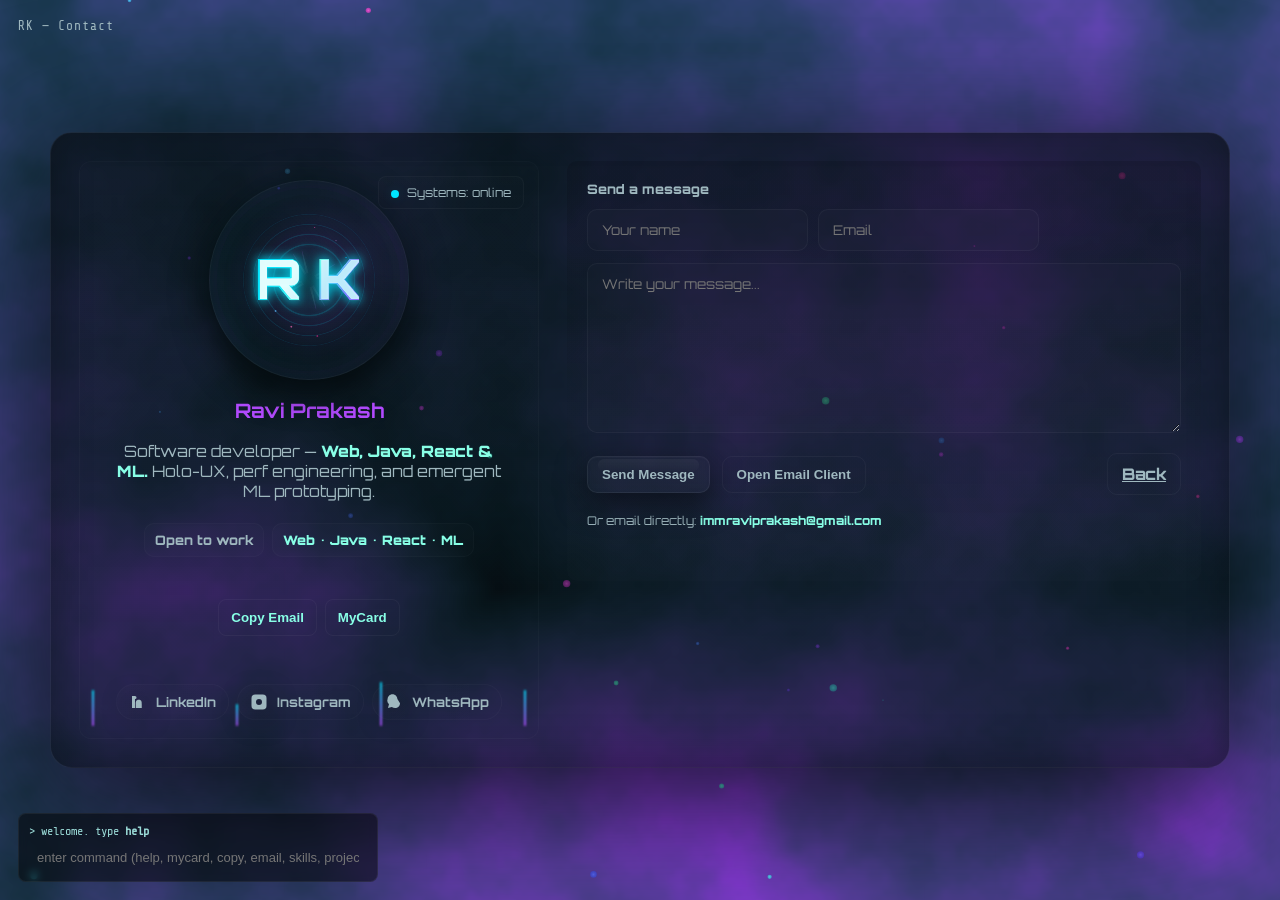
==== commit 202a457c: "Refactor: separated HTML, CSS, and JS into clean project structure" ====
--- a/contact.html
+++ b/contact.html
@@ -7,186 +7,7 @@
 <title>Contact — RK</title>
 <meta name="description" content="Contact — neon holo shader, particles, interactive RK avatar, downloadable myCard PNG. Futuristic holo UI." />
 <link href="https://fonts.googleapis.com/css2?family=Orbitron:wght@400;700&family=Share+Tech+Mono&display=swap" rel="stylesheet">
-<style>
-  :root{
-    --cyan:#00e6ff;
-    --magenta:#b34bff;
-    --accent:#88ffe6;
-    --muted:#9fb8bf;
-    --glass: rgba(255,255,255,0.02);
-    --glass-strong: rgba(255,255,255,0.04);
-    --panel-bg: rgba(2,4,7,0.64);
-    --radius: 14px;
-    --max-w: 1400px;
-    --nanochrome: rgba(130,255,230,0.06);
-  }
-  *{box-sizing:border-box;margin:0;padding:0}
-  html,body{height:100%}
-  body{
-    font-family:"Orbitron","Share Tech Mono",monospace;
-    background:#000; color:#fff; overflow:hidden;
-    -webkit-font-smoothing:antialiased; -moz-osx-font-smoothing:grayscale;
-  }
-
-  /* canvases */
-  canvas#bg-shader, canvas#particles { position:fixed; inset:0; width:100%; height:100%; z-index:0; display:block; }
-  .scanlines { position:fixed; inset:0; pointer-events:none; z-index:2; background: repeating-linear-gradient(to bottom, rgba(255,255,255,0.01) 0 1px, transparent 1px 5px); mix-blend-mode: overlay; opacity:0.18; animation:scanShift 12s linear infinite; }
-  @keyframes scanShift { from{ background-position:0 0 } to{ background-position:0 1200px } }
-
-  /* topbar */
-  .topbar { position:fixed; left:18px; top:18px; z-index:40; display:flex; gap:10px; align-items:center; color:var(--muted); font-size:13px; }
-  .topbar .title { font-family:"Share Tech Mono"; color:var(--muted); letter-spacing:1px; text-shadow:0 0 8px rgba(0,230,255,0.02) }
-
-  /* center layout */
-  .wrap { position:relative; z-index:6; min-height:100vh; display:flex; align-items:center; justify-content:center; padding:48px 20px; max-width:var(--max-w); margin:0 auto; }
-
-  /* glass panel */
-  .panel {
-    width:min(1180px, 96vw);
-    background: linear-gradient(180deg, rgba(6,8,12,0.62), rgba(4,6,10,0.44));
-    border: 1px solid var(--glass-strong);
-    border-radius:calc(var(--radius) + 8px);
-    padding:28px;
-    box-shadow: 0 26px 140px rgba(0,0,0,0.82), inset 0 -10px 40px rgba(0,0,0,0.28);
-    display:grid; grid-template-columns: 460px 1fr; gap:28px; align-items:start;
-    transform-style:preserve-3d;
-    overflow:visible;
-    transition: opacity .28s cubic-bezier(.2,.9,.25,1), transform .28s cubic-bezier(.2,.9,.25,1);
-    opacity:1;
-  }
-
-  /* SPA transition helpers */
-  .panel.fade-out { opacity:0; transform: translateY(6px) scale(.995); pointer-events:none; }
-  .panel.fade-in { opacity:1; transform: none; pointer-events:auto; }
-
-  /* holo column */
-  .holo {
-    position:relative; border-radius:12px; padding:18px; min-height:420px;
-    background: linear-gradient(180deg, rgba(255,255,255,0.006), rgba(255,255,255,0.002));
-    border:1px solid rgba(255,255,255,0.02); overflow:visible;
-    display:flex; flex-direction:column; gap:12px; justify-content:center; align-items:center;
-    perspective:1400px;
-  }
-  .holo .avatar {
-    width:200px; height:200px; border-radius:50%; overflow:hidden; border:1px solid rgba(255,255,255,0.04);
-    display:flex; align-items:center; justify-content:center; background:linear-gradient(90deg, rgba(0,230,255,0.02), rgba(179,75,255,0.02));
-    box-shadow: 0 10px 36px rgba(0,0,0,0.72), 0 0 24px rgba(0,230,255,0.035);
-    transform-style:preserve-3d; cursor:pointer; position:relative; transition:transform .22s ease;
-  }
-  #avatarCanvas{ width:100%; height:100%; display:block; border-radius:50%; }
-
-  /* rings */
-  .ring-overlay { position:absolute; inset: -18px; pointer-events:none; z-index:8; display:flex; align-items:center; justify-content:center; }
-  .ring { position:absolute; width:92%; height:92%; border-radius:50%; border:1px solid rgba(255,255,255,0.02); mix-blend-mode: screen; opacity:0.85; transform:rotate(0deg); }
-  .ring.r1 { box-shadow: 0 0 30px rgba(0,230,255,0.06); border-color: rgba(0,230,255,0.05); animation:spinS 12s linear infinite; }
-  .ring.r2 { box-shadow: 0 0 22px rgba(179,75,255,0.05); border-color: rgba(179,75,255,0.03); animation:spinS 20s linear reverse infinite; transform:scale(.86); }
-  .ring.r3 { box-shadow: 0 0 16px rgba(136,255,230,0.03); border-color: rgba(136,255,230,0.02); animation:spinS 36s linear infinite; transform:scale(.95); }
-  @keyframes spinS { from{ transform:rotate(0deg) } to{ transform:rotate(360deg) } }
-
-  .holo h2 { margin:6px 0 0; font-size:1.24rem; color:var(--magenta); text-shadow:0 0 14px rgba(179,75,255,0.06) }
-  .holo p { margin:6px 0 0; color:var(--muted); font-size:0.98rem; text-align:center; max-width:92% }
-  .skill-highlight { color: var(--accent); font-weight:900; text-shadow: 0 0 10px rgba(0,230,255,0.06); }
-
-  .stats { display:flex; gap:8px; margin-top:10px; }
-  .stat { background:rgba(255,255,255,0.01); border:1px solid rgba(255,255,255,0.02); padding:8px 10px; border-radius:10px; font-weight:800; color:var(--muted); font-size:13px; }
-
-  .copy-btn { background:transparent; border:1px solid rgba(255,255,255,0.04); color:var(--accent); padding:10px 12px; border-radius:8px; cursor:pointer; font-weight:800; }
-
-  .hud-lines { position:absolute; inset:auto 12px 12px 12px; z-index:9; pointer-events:none; display:flex; gap:8px; justify-content:space-between; align-items:flex-end; opacity:0.9; }
-  .hud-lines .col { width:2px; background:linear-gradient(180deg,var(--cyan),var(--magenta)); height:36px; border-radius:2px; filter:blur(0.8px); animation:bar 2.2s ease-in-out infinite; transform-origin:bottom; }
-  .hud-lines .col:nth-child(2){ height:22px; animation-delay:0.2s }
-  .hud-lines .col:nth-child(3){ height:44px; animation-delay:0.35s }
-  @keyframes bar { 0%{ transform:scaleY(.25); opacity:.24 } 50%{ transform:scaleY(1.25); opacity:1 } 100%{ transform:scaleY(.3); opacity:.32 } }
-
-  .mini-hud { position:absolute; right:14px; top:14px; z-index:12; background:linear-gradient(180deg, rgba(255,255,255,0.01), rgba(255,255,255,0.005)); padding:8px 12px; border-radius:8px; border:1px solid rgba(255,255,255,0.03); color:var(--muted); font-size:12px }
-  .mini-hud .dot { width:8px; height:8px; border-radius:999px; background:var(--cyan); box-shadow:0 0 12px rgba(0,230,255,0.12); display:inline-block; margin-right:8px; vertical-align:middle; animation:blink 2s infinite; }
-  @keyframes blink { 0%{ opacity:0.25 } 40%{ opacity:1 } 100%{ opacity:0.25 } }
-
-  /* contact form */
-  form.contact-form { background: linear-gradient(180deg, rgba(0,0,0,0.12), rgba(255,255,255,0.01)); border-radius:10px; padding:20px; display:flex; flex-direction:column; gap:12px; min-height:420px; position:relative; }
-  .row { display:flex; gap:10px; }
-  input[type=text], input[type=email], textarea {
-    background: rgba(255,255,255,0.01); border:1px solid rgba(255,255,255,0.04);
-    color:var(--muted); padding:12px 14px; border-radius:10px; outline:none; font-family:inherit;
-    transition: box-shadow .18s ease, transform .12s ease;
-  }
-  input:focus, textarea:focus { box-shadow: 0 12px 44px rgba(0,230,255,0.06); transform:translateY(-2px); border-color: rgba(0,230,255,0.14); color:#e6fbff }
-  textarea { min-height:170px; resize:vertical; }
-
-  .actions { display:flex; gap:12px; align-items:center; margin-top:8px; }
-  .btn { background:linear-gradient(90deg,var(--cyan),var(--magenta)); color:#001; padding:10px 14px; border-radius:10px; font-weight:800; border:none; cursor:pointer; box-shadow:0 12px 44px rgba(0,0,0,0.6); transition: transform .14s ease, filter .14s; }
-  .btn.ghost { background:transparent; color:var(--muted); border:1px solid rgba(255,255,255,0.04); box-shadow:none; }
-
-  .btn.send-glass { background: rgba(255,255,255,0.02) !important; color: var(--muted) !important; border:1px solid rgba(255,255,255,0.06) !important; backdrop-filter: blur(8px) saturate(0.9); box-shadow: 0 10px 30px rgba(0,0,0,0.5), inset 0 1px 0 rgba(255,255,255,0.02); border-radius:10px; font-weight:700; position:relative; overflow:visible; }
-  .btn.send-glass::before{ content:''; position:absolute; left:8%; right:8%; top:6%; height:36%; background: linear-gradient(180deg, rgba(255,255,255,0.06), rgba(255,255,255,0.01)); border-radius:8px; mix-blend-mode: overlay; pointer-events:none; opacity:0.7; }
-  .btn.send-glass:hover{ transform:translateY(-2px); filter:brightness(1.02); }
-
-  .btn.crystal { --sheen-x: 50%; --sheen-y: 20%; --sheen-op: 0.65; position:relative; background: rgba(255,255,255,0.03); color:var(--muted); padding:12px 18px; border-radius:12px; border:1px solid rgba(255,255,255,0.08); box-shadow: 0 8px 28px rgba(0,0,0,0.55), inset 0 1px 0 rgba(255,255,255,0.03); backdrop-filter: blur(6px) saturate(0.9); font-weight:900; letter-spacing:0.6px; overflow:visible; }
-  .btn.crystal::before{ content:''; position:absolute; left:0; right:0; top:0; height:50%; background: linear-gradient(180deg, rgba(255,255,255,var(--sheen-op)), rgba(255,255,255,0.02)); border-top-left-radius:12px; border-top-right-radius:12px; transform-origin: var(--sheen-x) var(--sheen-y); mix-blend-mode: overlay; pointer-events:none; transition: transform .18s ease, opacity .18s; opacity:.9; }
-  .btn.crystal::after{ content:''; position:absolute; left:6px; right:6px; bottom:6px; height:10px; border-radius:8px; background: linear-gradient(180deg, rgba(0,0,0,0.18), rgba(0,0,0,0.35)); filter: blur(6px); pointer-events:none; opacity:0.9; }
-  .btn.crystal:hover{ transform:translateY(-2px); filter:brightness(1.02) }
-  .btn.crystal:active{ transform:translateY(1px); }
-
-  .socials { display:flex; gap:8px; align-items:center; margin-top:8px; flex-wrap:wrap }
-  .social { display:inline-flex; gap:9px; align-items:center; padding:8px 12px; border-radius:999px; background:linear-gradient(90deg, rgba(255,255,255,0.01), rgba(255,255,255,0.005)); border:1px solid rgba(255,255,255,0.02); color:var(--muted); text-decoration:none; font-weight:700; font-size:13px; }
-  .social svg{ width:18px;height:18px; filter: drop-shadow(0 6px 14px rgba(0,0,0,0.6)); }
-
-  .toast { position:fixed; right:20px; bottom:20px; background: linear-gradient(90deg,var(--cyan),var(--magenta)); color:#001; padding:10px 14px; border-radius:10px; font-weight:800; z-index:80; transform:translateY(18px); opacity:0; transition:all .36s cubic-bezier(.2,.9,.25,1); pointer-events:none; box-shadow:0 20px 60px rgba(0,0,0,0.6) }
-  .toast.show { opacity:1; transform:translateY(0) }
-  .toast.glass { background: rgba(255,255,255,0.02) !important; color: var(--muted) !important; border:1px solid rgba(255,255,255,0.06) !important; box-shadow: 0 12px 40px rgba(0,0,0,0.5); backdrop-filter: blur(10px) saturate(0.9); }
-
-  .copy-pulse { position:fixed; z-index:92; pointer-events:none; border-radius:999px; mix-blend-mode:screen; filter: blur(8px); opacity:0.9; transform: translate(-50%,-50%); }
-
-  .modal-backdrop { position:fixed; inset:0; z-index:90; display:flex; align-items:center; justify-content:center; background: rgba(0,0,0,0.35); backdrop-filter: blur(4px); animation:fadeIn .18s ease; }
-  .modal { width:min(680px, 92vw); background: rgba(255,255,255,0.02); border:1px solid rgba(255,255,255,0.06); padding:20px; border-radius:12px; box-shadow: 0 30px 120px rgba(0,0,0,0.6); backdrop-filter: blur(10px) saturate(0.9); color:var(--muted); transform: translateY(8px) scale(.997); animation:popIn .18s cubic-bezier(.2,.9,.25,1) forwards; }
-  .modal h3 { margin:0 0 10px; font-size:18px; color:var(--muted); }
-  .modal .body { font-size:13px; color:rgba(200,220,230,0.9); margin-bottom:16px; white-space:pre-wrap; max-height:36vh; overflow:auto; }
-  .modal .m-actions { display:flex; gap:12px; align-items:center; justify-content:flex-end; }
-  .modal .btn { border-radius:10px; padding:10px 14px; font-weight:800; }
-  .modal .btn.cancel { background:transparent; color:var(--muted); border:1px solid rgba(255,255,255,0.04); box-shadow:none; }
-  .modal .btn.send { background: rgba(255,255,255,0.02); color:var(--muted); border:1px solid rgba(255,255,255,0.06); backdrop-filter: blur(8px); box-shadow: 0 8px 30px rgba(0,0,0,0.45); }
-  @keyframes popIn { from { transform: translateY(12px) scale(.994); opacity:0 } to { transform: translateY(0) scale(1); opacity:1 } }
-  @keyframes fadeIn { from { opacity:0 } to { opacity:1 } }
-
-  /* terminal */
-  .terminal { position:fixed; left:18px; bottom:18px; z-index:40; background:rgba(0,0,0,0.48); padding:10px; border-radius:8px; font-family:'Share Tech Mono'; color:var(--accent); border:1px solid rgba(255,255,255,0.06); width:360px; box-sizing:border-box; backdrop-filter: blur(4px); }
-  .terminal .out{ font-size:12px; max-height:160px; overflow:auto; color:#9bdcd8; margin-bottom:6px; white-space:pre-wrap; }
-  .terminal input{ width:100%; background:transparent; border:none; color:var(--accent); outline:none; padding:6px 8px; font-size:13px }
-
-  @media (max-width:980px){
-    .panel { grid-template-columns:1fr; padding:18px }
-    .holo{ order:2 }
-    form.contact-form{ order:1 }
-    .wrap{ padding:28px 14px }
-    .terminal{ width:86vw }
-  }
-  @media (prefers-reduced-motion: reduce){ * { transition:none !important; animation:none !important; } }
-
-  /* SPA overlay */
-  #spa-overlay {
-    position: fixed;
-    inset: 0;
-    z-index: 99999;
-    pointer-events: none;
-    background: linear-gradient(180deg,#03060a,#001428 60%);
-    opacity: 0;
-    transition: opacity .28s cubic-bezier(.2,.9,.25,1);
-    will-change: opacity;
-  }
-  #spa-overlay.show { pointer-events: auto; opacity: 1; }
-
-  /* Make the Back button a little bigger and more tappable */
-  .actions a#backHome {
-    padding: 12px 18px;
-    font-size: 15px;
-    min-width: 96px;
-    border-radius: 12px;
-    display:inline-flex;
-    align-items:center;
-    justify-content:center;
-  }
-
-</style>
+<link rel="stylesheet" href="css/contact.css">
 </head>
 <body>
 
@@ -194,9 +15,6 @@
 <canvas id="bg-shader" aria-hidden="true"></canvas>
 <canvas id="particles" aria-hidden="true"></canvas>
 <div class="scanlines" aria-hidden="true"></div>
-
-<!-- SPA overlay -->
-<div id="spa-overlay" aria-hidden="true"></div>
 
 <!-- topbar -->
 <div class="topbar" aria-hidden="false">
@@ -235,11 +53,14 @@
 
       <div style="height:16px"></div>
       <div class="socials" role="navigation" aria-label="Social links">
-        <a class="social" href="https://www.linkedin.com/in/ravi-prakash-k-4953b8251" target="_blank" rel="noopener noreferrer">
+        <a class="social" href="https://www.linkedin.com/" target="_blank" rel="noopener noreferrer">
           <svg viewBox="0 0 24 24" fill="none" aria-hidden="true"><path d="M4 4h4v16H4zM8 4a2 2 0 110 4 2 2 0 010-4zM13 11v9h4v-5c0-3 0-6-4-6s-4 3-4 6v5h4z" fill="currentColor"/></svg> LinkedIn
         </a>
         <a class="social" href="https://www.instagram.com/__nighthawk.__/" target="_blank" rel="noopener noreferrer">
           <svg viewBox="0 0 24 24" fill="none" aria-hidden="true"><path d="M7 2h10a5 5 0 015 5v10a5 5 0 01-5 5H7a5 5 0 01-5-5V7a5 5 0 015-5zM12 8a4 4 0 100 8 4 4 0 000-8zM17.5 6.5h.01" fill="currentColor"/></svg> Instagram
+        </a>
+        <a class="social" href="https://wa.me/+916361663390" target="_blank" rel="noopener noreferrer">
+          <svg viewBox="0 0 24 24" fill="none" aria-hidden="true"><path d="M20 13.5c0 3.6-2.9 6.5-6.5 6.5a8 8 0 01-4.4-1.3L4 20l1.3-4.9A6.5 6.5 0 013.5 8C3.5 4.4 6.4 1.5 10 1.5S16.5 4.4 16.5 8" fill="currentColor"/></svg> WhatsApp
         </a>
       </div>
       <div class="hud-lines" aria-hidden="true">
@@ -285,706 +106,6 @@
 <!-- modal placeholder -->
 <div id="modalRoot" aria-hidden="true"></div>
 
-<script>
-/* =========================
-  Utilities & small helpers
-  ========================= */
-const DEFAULT_EMAIL = 'immraviprakash@gmail.com';
-window.__ui = window.__ui || { email: DEFAULT_EMAIL };
-
-/* ========== Avatar renderer ========== */
-(function avatarArc(){
-  const canvas = document.getElementById('avatarCanvas');
-  if(!canvas) return;
-  const ctx = canvas.getContext('2d');
-  const DPR = Math.min(2, window.devicePixelRatio || 1);
-  let t0 = performance.now();
-
-  function draw(now){
-    now = now || performance.now();
-    const W = 512, H = 512;
-    canvas.width = W * DPR; canvas.height = H * DPR;
-    canvas.style.width = '100%'; canvas.style.height = '100%';
-    ctx.setTransform(DPR,0,0,DPR,0,0);
-    ctx.clearRect(0,0,W,H);
-    const t = (now - t0)/1000;
-
-    const rg = ctx.createRadialGradient(W/2, H/2, 10, W/2, H/2, 240);
-    rg.addColorStop(0, 'rgba(0,230,255,0.14)');
-    rg.addColorStop(0.45, 'rgba(179,75,255,0.08)');
-    rg.addColorStop(1, 'rgba(0,0,0,0)');
-    ctx.fillStyle = rg; ctx.beginPath(); ctx.arc(W/2,H/2,220,0,Math.PI*2); ctx.fill();
-
-    for(let i=0;i<4;i++){
-      ctx.save();
-      const spin = t * (0.08 + i*0.04) * (i%2? -1: 1);
-      ctx.translate(W/2, H/2);
-      ctx.rotate(spin);
-      ctx.beginPath();
-      const r = 92 + i*26;
-      ctx.arc(0, 0, r, 0, Math.PI*2);
-      ctx.lineWidth = 1.4 + (3 - i) * 0.7;
-      ctx.strokeStyle = `rgba(0,230,255,${0.14 - i*0.02})`;
-      ctx.shadowBlur = 10 - i*2;
-      ctx.shadowColor = i===0 ? 'rgba(0,230,255,0.95)' : 'rgba(179,75,255,0.48)';
-      ctx.stroke();
-      ctx.restore();
-    }
-
-    ctx.save(); ctx.translate(W/2, H/2);
-    const spokes = 8;
-    for(let i=0;i<spokes;i++){
-      const ang = t * 0.6 * (i%2?1:-1) + i*(Math.PI*2/spokes);
-      ctx.save(); ctx.rotate(ang);
-      ctx.beginPath();
-      ctx.moveTo(18, -3); ctx.lineTo(78, -1); ctx.lineTo(78, 1); ctx.lineTo(18, 3);
-      ctx.closePath();
-      const g = ctx.createLinearGradient(18,0,78,0);
-      g.addColorStop(0,'rgba(255,255,255,0.03)');
-      g.addColorStop(0.5,'rgba(136,255,230,0.10)');
-      g.addColorStop(1,'rgba(179,75,255,0.12)');
-      ctx.fillStyle = g; ctx.fill();
-      ctx.restore();
-    }
-    ctx.restore();
-
-    ctx.font = '700 140px Orbitron, monospace';
-    ctx.textAlign = 'center'; ctx.textBaseline = 'middle';
-    ctx.lineWidth = 6;
-    const offset = Math.sin(t*2.0) * 2.6;
-    ctx.save();
-    ctx.shadowColor = 'rgba(0,230,255,0.95)'; ctx.shadowBlur = 30;
-    const strokeGrad = ctx.createLinearGradient(W/2 - 80, H/2 - 40, W/2 + 80, H/2 + 60);
-    strokeGrad.addColorStop(0, '#00e6ff'); strokeGrad.addColorStop(0.5, '#88ffe6'); strokeGrad.addColorStop(1, '#b34bff');
-    ctx.strokeStyle = strokeGrad; ctx.strokeText('R K', W/2 - offset, H/2 + 6);
-    ctx.strokeStyle = 'rgba(255,255,255,0.06)'; ctx.strokeText('R K', W/2 + offset*0.6, H/2 + 8);
-    const fillGrad = ctx.createLinearGradient(W/2 - 40, H/2 - 20, W/2 + 40, H/2 + 20);
-    fillGrad.addColorStop(0, 'rgba(230,255,255,0.98)'); fillGrad.addColorStop(1, 'rgba(200,240,255,0.95)');
-    ctx.fillStyle = fillGrad; ctx.fillText('R K', W/2, H/2 + 6);
-    ctx.restore();
-
-    for(let i=0;i<6;i++){
-      const ang = t * (0.35 + i*0.12) + i;
-      const rx = Math.cos(ang) * (120 + i*12) + W/2;
-      const ry = Math.sin(ang) * (96 + i*10) + H/2;
-      const rdot = 1.6 + (i%2);
-      const grad = ctx.createRadialGradient(rx, ry, 0, rx, ry, rdot*6);
-      grad.addColorStop(0, `rgba(${Math.floor(0 + i*90)},${Math.floor(200 - i*30)},${Math.floor(255 - i*20)},${0.95 - i*0.08})`);
-      grad.addColorStop(1, 'rgba(0,0,0,0)');
-      ctx.fillStyle = grad; ctx.beginPath(); ctx.arc(rx, ry, rdot, 0, Math.PI*2); ctx.fill();
-    }
-
-    requestAnimationFrame(draw);
-  }
-  requestAnimationFrame(draw);
-
-  const avatarWrap = document.getElementById('avatar');
-  avatarWrap?.addEventListener('mousemove', (e)=>{
-    const r = avatarWrap.getBoundingClientRect();
-    const px = ((e.clientX - r.left) / r.width) - 0.5;
-    const py = ((e.clientY - r.top) / r.height) - 0.5;
-    avatarWrap.style.transform = `rotateX(${(-py*8)}deg) rotateY(${(px*8)}deg) translateZ(10px)`;
-    const cx = r.left + r.width/2, cy = r.top + r.height/2;
-    if(window.__shaderSetHover) window.__shaderSetHover(cx, cy, 600);
-  });
-  avatarWrap?.addEventListener('mouseleave', ()=> avatarWrap.style.transform = '');
-})();
-
-/* ========== Shader background (WebGL) ========== */
-(function shaderInit(){
-  const canvas = document.getElementById('bg-shader');
-  if(!canvas) return;
-  let gl = canvas.getContext('webgl2');
-  if(!gl){ gl = canvas.getContext('webgl') || canvas.getContext('experimental-webgl'); if(!gl){ console.warn('WebGL unavailable'); return; } }
-
-  function fit(){ const dpr = Math.max(1, window.devicePixelRatio||1); canvas.width = Math.floor(innerWidth * dpr); canvas.height = Math.floor(innerHeight * dpr); canvas.style.width = innerWidth+'px'; canvas.style.height = innerHeight+'px'; gl.viewport(0,0,canvas.width,canvas.height); }
-  fit(); addEventListener('resize', fit);
-
-  function compile(type, src){ const s = gl.createShader(type); gl.shaderSource(s, src); gl.compileShader(s); if(!gl.getShaderParameter(s, gl.COMPILE_STATUS)){ console.error(gl.getShaderInfoLog(s)); return null; } return s; }
-
-  const vs = `#version 300 es
-    precision mediump float;
-    in vec2 a_pos; out vec2 v_uv;
-    void main(){ v_uv = a_pos*0.5 + 0.5; gl_Position = vec4(a_pos,0.,1.); }`;
-
-  const fs = `#version 300 es
-    precision highp float;
-    in vec2 v_uv; out vec4 outColor;
-    uniform vec2 u_resolution; uniform float u_time; uniform vec2 u_mouse; uniform float u_hover;
-    float hash(vec2 p){ return fract(sin(dot(p,vec2(127.1,311.7)))*43758.5453123); }
-    float noise(vec2 p){ vec2 i=floor(p); vec2 f=fract(p); float a=hash(i), b=hash(i+vec2(1.,0.)), c=hash(i+vec2(0.,1.)), d=hash(i+vec2(1.,1.)); vec2 u=f*f*(3.-2.*f); return mix(a,b,u.x) + (c-a)*u.y*(1.-u.x) + (d-b)*u.x*u.y; }
-    float fbm(vec2 p){ float v=0.; float a=0.5; for(int i=0;i<6;i++){ v+=a*noise(p); p*=2.; a*=0.5; } return v; }
-    void main(){
-      vec2 uv = v_uv;
-      vec2 p = uv*2.0 - 1.0;
-      p.x *= u_resolution.x / u_resolution.y;
-      float t = u_time * 0.45;
-      vec2 m = (u_mouse / u_resolution) * 2.0 - 1.0;
-      m.x *= u_resolution.x / u_resolution.y;
-      float dist = length(p - m);
-      vec2 q = p + vec2(sin(t*0.35 + p.y*2.2)*0.012, cos(t*0.27 + p.x*2.2)*0.012);
-      q += (p - m) * u_hover * exp(-dist*7.0) * 0.45;
-      float n = fbm(q * 1.9 + t*0.08);
-
-      vec3 base = mix(vec3(0.01,0.01,0.03), vec3(0.02,0.04,0.08), uv.y);
-      vec3 neon = mix(vec3(0.02,0.6,0.5), vec3(0.67,0.16,1.0), n);
-      vec3 col = base + neon * (n*0.9 + 0.08);
-
-      float gx = abs(fract(uv.x * 18.0) - 0.5);
-      float gy = abs(fract(uv.y * 18.0) - 0.5);
-      float grid = (1.0 - smoothstep(0.495,0.5,gx))*0.16 + (1.0 - smoothstep(0.495,0.5,gy))*0.06;
-      col += vec3(0.0,0.24,0.36) * grid * 0.06;
-
-      col += 0.28 * exp(-dist*8.0) * vec3(0.6,0.12,1.0) * u_hover;
-
-      float disp = 0.0025 * (0.5 + 0.5 * sin(t*0.7));
-      float r = pow(clamp(col.r,0.,1.), vec3(0.95).r);
-      float g = pow(clamp(col.g,0.,1.), vec3(0.95).r);
-      float b = pow(clamp(col.b,0.,1.), vec3(0.95).r);
-      r += 0.02 * fbm((uv + vec2(disp,0.0))*6.0 + t*0.2);
-      g += 0.01 * fbm((uv + vec2(0.0,disp))*6.0 + t*0.2);
-      b += 0.015 * fbm((uv - vec2(disp,0.0))*6.0 + t*0.2);
-
-      outColor = vec4(clamp(vec3(r,g,b),0.,1.),1.0);
-    }`;
-
-  const a = compile(gl.VERTEX_SHADER, vs);
-  const b = compile(gl.FRAGMENT_SHADER, fs);
-  const prog = gl.createProgram(); gl.attachShader(prog, a); gl.attachShader(prog, b); gl.linkProgram(prog);
-  if(!gl.getProgramParameter(prog, gl.LINK_STATUS)){ console.error(gl.getProgramInfoLog(prog)); return; }
-  gl.useProgram(prog);
-
-  const quad = new Float32Array([-1,-1, 1,-1, -1,1, -1,1, 1,-1, 1,1]);
-  const buf = gl.createBuffer(); gl.bindBuffer(gl.ARRAY_BUFFER, buf); gl.bufferData(gl.ARRAY_BUFFER, quad, gl.STATIC_DRAW);
-  const posLoc = gl.getAttribLocation(prog,'a_pos'); gl.enableVertexAttribArray(posLoc); gl.vertexAttribPointer(posLoc,2,gl.FLOAT,false,0,0);
-
-  const uRes = gl.getUniformLocation(prog,'u_resolution');
-  const uTime = gl.getUniformLocation(prog,'u_time');
-  const uMouse = gl.getUniformLocation(prog,'u_mouse');
-  const uHover = gl.getUniformLocation(prog,'u_hover');
-
-  const state = { mouse: [innerWidth/2, innerHeight/2], hover: 0, ts: performance.now() };
-  window.addEventListener('mousemove', e => { state.mouse = [e.clientX, innerHeight - e.clientY]; });
-
-  window.__shaderSetHover = (x,y,len=600) => { state.mouse = [x, innerHeight - y]; state.hover = 1.0; setTimeout(()=> state.hover = 0.0, len); };
-
-  function draw(now){
-    const t = (now - state.ts)/1000;
-    gl.useProgram(prog);
-    gl.uniform2f(uRes, canvas.width, canvas.height);
-    gl.uniform1f(uTime, t);
-    gl.uniform2f(uMouse, state.mouse[0] || canvas.width/2, state.mouse[1] || canvas.height/2);
-    gl.uniform1f(uHover, state.hover || 0.0);
-    gl.drawArrays(gl.TRIANGLES, 0, 6);
-    requestAnimationFrame(draw);
-  }
-  requestAnimationFrame(draw);
-})();
-
-/* ========== Particles ========== */
-(function particles(){
-  const c = document.getElementById('particles'), ctx = c.getContext('2d', { alpha:true });
-  if(!c) return;
-  let W = innerWidth, H = innerHeight; c.width=W; c.height=H; addEventListener('resize', ()=>{ W=innerWidth; H=innerHeight; c.width=W; c.height=H; build(); });
-
-  let pool = [];
-  const mouse = {x: W/2, y: H/2, active: false};
-  function build(){ pool = []; const N = Math.floor(Math.min(320, (W*H)/36000)); for(let i=0;i<N;i++) pool.push({ x:Math.random()*W, y:Math.random()*H, vx:(Math.random()-0.5)*0.8, vy:(Math.random()-0.5)*0.8, r:Math.random()*3.2+0.6, hue: 160 + Math.random()*160 }); }
-  build();
-
-  window.addEventListener('mousemove', (e)=>{ mouse.x=e.clientX; mouse.y=e.clientY; mouse.active=true; });
-  window.addEventListener('mouseout', ()=>{ mouse.active=false; });
-
-  function draw(){
-    ctx.clearRect(0,0,W,H);
-    ctx.globalCompositeOperation = 'lighter';
-    for(const p of pool){
-      if(mouse.active){
-        const dx = mouse.x - p.x; const dy = mouse.y - p.y; const d2 = dx*dx + dy*dy; const d = Math.sqrt(d2) + 0.001; const force = Math.max(0, Math.min(0.7, 1400 / (d2 + 2600)));
-        p.vx += (dx/d) * force * 0.001; p.vy += (dy/d) * force * 0.001;
-      }
-      p.x += p.vx; p.y += p.vy; p.vx *= 0.994; p.vy *= 0.994;
-      if(p.x < -120) p.x = W+120; if(p.x > W+120) p.x = -120; if(p.y < -120) p.y = H+120; if(p.y > H+120) p.y = -120;
-      const r = Math.max(0.6, p.r);
-      const g = ctx.createRadialGradient(p.x,p.y,0,p.x,p.y,r*10);
-      g.addColorStop(0, `hsla(${p.hue},92%,66%,0.95)`);
-      g.addColorStop(0.25, `hsla(${p.hue},86%,46%,0.14)`);
-      g.addColorStop(1, 'rgba(0,0,0,0)');
-      ctx.fillStyle = g; ctx.beginPath(); ctx.arc(p.x,p.y,r,0,Math.PI*2); ctx.fill();
-    }
-    ctx.globalCompositeOperation = 'source-over'; requestAnimationFrame(draw);
-  }
-  requestAnimationFrame(draw);
-  window.__particlesRebuild = (n)=> { build(n); };
-})();
-
-/* ========== UI: copy email, myCard, toast, delegated handlers ========== */
-(function UI(){
-  const email = window.__ui.email || DEFAULT_EMAIL;
-  const toast = document.getElementById('toast');
-  const modalRoot = document.getElementById('modalRoot');
-
-  window.__ui.copyEmailFromElement = async function(el){
-    try{
-      await navigator.clipboard.writeText(email);
-      let cx = Math.round(window.innerWidth/2), cy = Math.round(window.innerHeight/2);
-      if(el){ const r = el.getBoundingClientRect(); cx = Math.round(r.left + r.width/2); cy = Math.round(r.top + r.height/2); if(window.__shaderSetHover) window.__shaderSetHover(cx, cy, 700); }
-      showToast('Email copied', { glass: true, triggerAt: [cx, cy] });
-    } catch(e){
-      const ta = document.createElement('textarea'); ta.value = email; document.body.appendChild(ta); ta.select();
-      try{ document.execCommand('copy'); showToast('Email copied', { glass: true }); }catch(e2){ alert('Copy: ' + email); }
-      ta.remove();
-    }
-  };
-
-  window.__ui.generateCardPNG = async function(){
-    const w = 2700, h = 1500;
-    const c = document.createElement('canvas'); c.width = w; c.height = h;
-    const g = c.getContext('2d');
-
-    const bg = g.createLinearGradient(0,0,w,h);
-    bg.addColorStop(0, '#00060a'); bg.addColorStop(0.45, '#001428'); bg.addColorStop(0.92, '#00060a');
-    g.fillStyle = bg; g.fillRect(0,0,w,h);
-
-    g.globalAlpha = 0.02; g.fillStyle = '#bfefff';
-    for(let i=0;i<320;i++){
-      const y = Math.floor((i/320)*h) + Math.sin(i*0.8)*2.2;
-      g.fillRect(0, y, w, 1);
-    }
-    g.globalAlpha = 1;
-
-    const cx = 520, cy = Math.floor(h/2), r = 380;
-    const halo = g.createRadialGradient(cx,cy,10,cx,cy,r*1.6);
-    halo.addColorStop(0, 'rgba(200,250,255,0.34)');
-    halo.addColorStop(0.28, 'rgba(120,210,255,0.12)');
-    halo.addColorStop(1, 'rgba(0,0,0,0)');
-    g.fillStyle = halo; g.beginPath(); g.arc(cx,cy,r*1.25,0,Math.PI*2); g.fill();
-
-    for(let i=0;i<6;i++){
-      g.beginPath(); g.arc(cx,cy, r + i*8, 0, Math.PI*2);
-      const alpha = 0.12 - i*0.015; g.strokeStyle = `rgba(160,240,255,${Math.max(0, alpha)})`; g.lineWidth = 2 + (5-i)*0.6; g.stroke();
-    }
-
-    g.save(); g.textAlign = 'center'; g.textBaseline = 'middle'; g.font = 'bold 420px Orbitron, sans-serif'; g.shadowColor = 'rgba(0,200,255,0.95)'; g.shadowBlur = 68; g.lineWidth = 10; g.strokeStyle = 'rgba(16,160,200,0.88)'; g.strokeText('R K', cx, cy + 6); g.fillStyle = '#eafcff'; g.fillText('R K', cx, cy + 6); g.restore();
-
-    const px = 1060;
-    g.fillStyle = 'rgba(230,245,250,0.98)'; g.font = '800 86px Orbitron'; g.fillText('Ravi Prakash', px, cy - 82);
-    g.font = '700 36px "Share Tech Mono", monospace'; g.fillStyle = '#00fff0'; g.fillText('Web · Java · React · ML', px, cy - 28);
-    g.fillStyle = 'rgba(190,200,210,0.92)'; g.font = '400 28px "Share Tech Mono", monospace'; g.fillText('immraviprakash@gmail.com', px, cy + 34);
-
-    g.strokeStyle = 'rgba(255,255,255,0.03)'; g.lineWidth = 1; g.beginPath(); g.moveTo(px-24, cy + 150); g.lineTo(w - 220, cy + 150); g.stroke();
-
-    const sx = px - 8, sy = cy + 220;
-    // first social block (LinkedIn)
-    g.fillStyle = 'rgba(0,230,255,0.06)'; g.fillRect(sx-28, sy-42, 72, 72); g.fillStyle = '#00fff0'; g.font = '700 32px Orbitron'; g.fillText('in', sx+8, sy+14);
-    // second social block (Instagram)
-    g.fillStyle = 'rgba(179,75,255,0.06)'; g.fillRect(sx + 92, sy-42, 72, 72); g.fillStyle = '#b34bff'; g.fillText('@', sx + 92 + 38, sy+14);
-
-    g.fillStyle = 'rgba(255,255,255,0.02)'; g.fillRect(w - 980, 160, 720, 260);
-    g.strokeStyle = 'rgba(0,230,255,0.04)'; g.strokeRect(w - 980, 160, 720, 260);
-    g.font = '700 24px "Share Tech Mono"'; g.fillStyle = 'rgba(140,255,240,0.95)'; g.fillText('SOFTWARE PROFILE', w - 640, 200);
-    g.fillStyle = 'rgba(200,220,230,0.72)'; g.font = '400 18px "Share Tech Mono"';
-    g.fillText('- Frontend engineering — React & performance', w - 860, 238);
-    g.fillText('- Web development & APIs (Node, Express)', w - 860, 266);
-    g.fillText('- Java & ML prototypes / visualization', w - 860, 294);
-
-    g.fillStyle = 'rgba(180,200,210,0.08)'; g.font = '400 18px "Share Tech Mono"'; g.fillText('RK • holographic • myCard', px, h - 64);
-
-    return new Promise((res, rej) => { c.toBlob(blob => { if(!blob) return rej(new Error('export failed')); res(URL.createObjectURL(blob)); }, 'image/png', 0.96); });
-  };
-
-  function pulseAt(x,y,color='rgba(0,230,255,0.12)'){
-    const el = document.createElement('div'); el.className = 'copy-pulse'; el.style.left = x + 'px'; el.style.top = y + 'px'; el.style.width = '24px'; el.style.height = '24px'; el.style.background = `radial-gradient(circle, ${color} 0%, transparent 60%)`; el.style.transition = 'transform .6s ease, opacity .6s ease'; document.body.appendChild(el);
-    requestAnimationFrame(()=> { el.style.transform = 'translate(-50%,-50%) scale(12)'; el.style.opacity = '0'; }); setTimeout(()=> el.remove(), 700);
-  }
-
-  function showToast(msg='Done', opts={}){
-    toast.textContent = msg;
-    if(opts.glass){
-      toast.classList.add('glass');
-      toast.classList.add('show');
-      if(opts.triggerAt) pulseAt(opts.triggerAt[0], opts.triggerAt[1]);
-      setTimeout(()=> { toast.classList.remove('show'); toast.classList.remove('glass'); }, 2200);
-    } else {
-      toast.classList.remove('glass');
-      toast.classList.add('show');
-      if(opts.triggerAt) pulseAt(opts.triggerAt[0], opts.triggerAt[1], 'rgba(179,75,255,0.12)');
-      setTimeout(()=> toast.classList.remove('show'), 2200);
-    }
-  }
-
-  window.__ui.showToast = showToast;
-  window.__ui.pulseAt = pulseAt;
-
-  // Delegated click handlers (single document-level listener keeps behavior across SPA swaps)
-  document.addEventListener('click', async function deleg(e){
-    const target = e.target;
-    // copy email button or avatar click
-    const copyBtn = target.closest('#copyEmail') || target.closest('#avatar');
-    if(copyBtn && copyBtn.id === 'copyEmail'){
-      e.preventDefault(); await window.__ui.copyEmailFromElement(copyBtn); return;
-    } else if(target.closest('#avatar')){
-      e.preventDefault(); await window.__ui.copyEmailFromElement(target.closest('#avatar')); return;
-    }
-
-    // download card
-    const dlBtn = target.closest('#downloadCard');
-    if(dlBtn){ e.preventDefault();
-      try {
-        const url = await window.__ui.generateCardPNG();
-        const a = document.createElement('a'); a.href = url; a.download = 'myCard_RK.png'; document.body.appendChild(a); a.click(); a.remove(); URL.revokeObjectURL(url);
-        const r = dlBtn.getBoundingClientRect(); const cx = Math.round(r.left + r.width/2), cy = Math.round(r.top + r.height/2);
-        if(window.__shaderSetHover) window.__shaderSetHover(cx, cy, 900);
-        window.__ui.showToast('myCard downloaded', { glass: true, triggerAt: [cx, cy] });
-      } catch (err) { console.error(err); window.__ui.showToast('Failed to generate card'); }
-      return;
-    }
-
-    // open email client
-    const mailBtn = target.closest('#emailBtn');
-    if(mailBtn){ e.preventDefault();
-      const r = mailBtn.getBoundingClientRect(); const cx = Math.round(r.left + r.width/2), cy = Math.round(r.top + r.height/2);
-      if(window.__shaderSetHover) window.__shaderSetHover(cx, cy, 700);
-      window.location.href = `mailto:${window.__ui.email}`;
-      return;
-    }
-
-    // intercept internal SPA links (same-origin)
-    const a = target.closest('a');
-    if(a && a.hasAttribute('href') && !a.hasAttribute('target') && !a.hasAttribute('download')){
-      const href = a.getAttribute('href');
-      if(/^mailto:|^tel:|^[a-z]+:/i.test(href)) return;
-      const url = new URL(href, location.href);
-      if(url.origin === location.origin){
-        if(url.hash && url.pathname === location.pathname) return;
-        if(a.hasAttribute('data-spa') || /\.html$/.test(url.pathname) || a.closest('.panel')){
-          e.preventDefault();
-          // spaNavigate is attached at bottom of this file
-          if(typeof window.spaNavigate === 'function') window.spaNavigate(url.href);
-          else location.href = url.href;
-        }
-      }
-    }
-  });
-})();
-
-/* ========== SPA navigation (panel swap) ========== */
-(function SPA(){
-  const overlay = document.getElementById('spa-overlay') || (function(){ const d=document.createElement('div'); d.id='spa-overlay'; document.body.appendChild(d); return d; })();
-  function prefersReducedMotion(){ return window.matchMedia('(prefers-reduced-motion: reduce)').matches; }
-  function showOverlay(){ overlay.classList.add('show'); }
-  function hideOverlay(){ overlay.classList.remove('show'); }
-
-  const PANEL_SELECTOR = 'section.panel';
-
-  function findPanel(doc){ return doc.querySelector(PANEL_SELECTOR); }
-
-  // run inline/external scripts from fetched doc preserving order
-  async function runDocScripts(doc, baseUrl){
-    const scripts = Array.from(doc.querySelectorAll('script'));
-    for(const s of scripts){
-      try{
-        const t = (s.type||'').trim();
-        if(t && t !== 'text/javascript' && t !== 'application/javascript' && t !== ''){
-          if(t === 'module'){
-            const sc = document.createElement('script');
-            sc.type = 'module';
-            if(s.src){
-              sc.src = (new URL(s.src, baseUrl)).href;
-              document.head.appendChild(sc);
-              await new Promise(r=> sc.onload = sc.onerror = r);
-            } else {
-              sc.textContent = s.textContent;
-              document.head.appendChild(sc);
-            }
-          }
-          continue;
-        }
-        if(s.src){
-          const sc = document.createElement('script');
-          sc.async = false;
-          sc.src = (new URL(s.src, baseUrl)).href;
-          document.head.appendChild(sc);
-          await new Promise(r=> sc.onload = sc.onerror = r);
-        } else {
-          try {
-            (new Function(s.textContent))();
-          } catch(e){
-            console.error('inline script error', e);
-          }
-        }
-      }catch(err){
-        console.error('running script failed', err);
-      }
-    }
-  }
-
-  async function swapPanel(newPanelNode, url, pushState=true, fetchedDoc=null){
-    if(!newPanelNode) return false;
-    const oldPanel = document.querySelector(PANEL_SELECTOR);
-    if(!oldPanel) return false;
-
-    newPanelNode.classList.add('panel','fade-in');
-
-    try{
-      oldPanel.parentNode.insertBefore(newPanelNode, oldPanel.nextSibling);
-      requestAnimationFrame(()=>{
-        oldPanel.classList.add('fade-out');
-        setTimeout(()=>{ try{ oldPanel.remove(); }catch(e){}; newPanelNode.classList.remove('fade-in'); }, 300);
-      });
-    }catch(e){
-      oldPanel.replaceWith(newPanelNode);
-    }
-
-    try{ if(fetchedDoc && fetchedDoc.title) document.title = fetchedDoc.title; }catch(e){}
-
-    if(pushState && url){
-      try{ history.pushState({spa:true,url:url}, '', url); }catch(e){}
-    }
-
-    reinitAfterSwap();
-
-    try{
-      if(fetchedDoc){
-        await runDocScripts(fetchedDoc, url);
-        reinitAfterSwap();
-      }
-    }catch(e){
-      console.warn('running fetched page scripts failed', e);
-    }
-
-    // after swap, if navigation targets are in the reload list, trigger one-time reload
-    try { maybeDoOneReload(); } catch(e){}
-
-    return true;
-  }
-
-  // filenames that should cause a one-time reload after arriving via SPA
-  const RELOAD_FILES = new Set(['stud.html','skills.html','projects.html','contact.html']);
-
-  // mark sessionStorage token for one-time reload if the target filename is in RELOAD_FILES
-  function markReloadOnceFor(href){
-    try{
-      const parsed = new URL(href, location.href);
-      const file = (parsed.pathname.split('/').pop() || '').toLowerCase();
-      if(RELOAD_FILES.has(file)){
-        sessionStorage.setItem('spa_reload_once', file);
-      }
-    }catch(e){}
-  }
-
-  // after swap, if the token matches current file, remove token and do a single reload
-  function maybeDoOneReload(){
-    try{
-      const token = sessionStorage.getItem('spa_reload_once');
-      if(!token) return;
-      const currentFile = (location.pathname.split('/').pop() || '').toLowerCase();
-      if(currentFile === token){
-        sessionStorage.removeItem('spa_reload_once');
-        // small timeout so the swapped content has a frame to render before reload
-        setTimeout(()=> { try{ location.reload(); } catch(e){} }, 60);
-      }
-    }catch(e){}
-  }
-
-  async function spaNavigate(href){
-    if(prefersReducedMotion()){ location.href = href; return; }
-    showOverlay();
-
-    // mark one-time reload if applicable
-    markReloadOnceFor(href);
-
-    await new Promise(r => requestAnimationFrame(r));
-    try{
-      const resp = await fetch(href, { credentials: 'same-origin' });
-      if(!resp.ok) throw new Error('fetch failed ' + resp.status);
-      const text = await resp.text();
-      const doc = new DOMParser().parseFromString(text, 'text/html');
-      const newPanel = findPanel(doc);
-      if(!newPanel){ location.href = href; return; }
-      const cloned = newPanel.cloneNode(true);
-      if(doc.title) document.title = doc.title;
-      await swapPanel(cloned, href, true, doc);
-      setTimeout(()=> hideOverlay(), 120);
-    }catch(err){
-      console.warn('SPA navigation failed', err);
-      location.href = href;
-    }
-  }
-
-  document.addEventListener('click', function(e){
-    const a = e.target.closest && e.target.closest('a');
-    if(!a || !a.href) return;
-    if(a.hasAttribute('data-no-spa')) return;
-    if(a.target && a.target !== '') return;
-    if(a.hasAttribute('download')) return;
-    const hrefAttr = a.getAttribute('href') || '';
-    if(/^(mailto:|tel:|https?:\/\/)/i.test(hrefAttr) && (hrefAttr.indexOf(location.origin) !== 0)) return;
-    const url = new URL(a.href, location.href);
-    if(url.origin !== location.origin) return;
-    if(url.pathname === location.pathname && url.hash) return;
-    e.preventDefault();
-    spaNavigate(url.href);
-  });
-
-  window.spaNavigate = spaNavigate;
-
-  window.addEventListener('popstate', async function(ev){
-    const href = location.href;
-    if(prefersReducedMotion()){ location.href = href; return; }
-
-    // mark reload if needed for the destination
-    markReloadOnceFor(href);
-
-    showOverlay();
-    try{
-      const resp = await fetch(href, { credentials: 'same-origin' });
-      if(!resp.ok) throw new Error('fetch failed');
-      const doc = new DOMParser().parseFromString(await resp.text(), 'text/html');
-      const newPanel = findPanel(doc);
-      if(!newPanel){ location.href = href; return; }
-      const cloned = newPanel.cloneNode(true);
-      if(doc.title) document.title = doc.title;
-      await swapPanel(cloned, href, false, doc);
-      setTimeout(()=> hideOverlay(), 120);
-    }catch(e){
-      location.href = href;
-    }
-  });
-
-  function reinitAfterSwap(){
-    try{ if(window.__particlesRebuild && typeof window.__particlesRebuild === 'function') window.__particlesRebuild(); }catch(e){}
-    try{
-      const p = document.querySelector(PANEL_SELECTOR);
-      if(p){
-        const heading = p.querySelector('h2, h1, .title');
-        if(heading){ heading.setAttribute('tabindex','-1'); heading.focus(); heading.removeAttribute('tabindex'); }
-      }
-    }catch(e){}
-  }
-
-  // expose a safe helper
-  window.safeNavigate = function(href){ if(window.spaNavigate) window.spaNavigate(href); else location.href = href; };
-
-})();
-
-/* ========== Terminal (uses SPA navigation) ========== */
-(function Terminal(){
-  const form = document.getElementById('termForm'), input = document.getElementById('termInput'), out = document.getElementById('termOut');
-  function append(line){ out.innerHTML += '\n' + line; out.scrollTop = out.scrollHeight; }
-  const email = window.__ui.email || DEFAULT_EMAIL;
-
-  function redirectTo(url){
-    if(typeof window.spaNavigate === 'function'){ window.spaNavigate(url); }
-    else { setTimeout(()=> location.href = url, 220); }
-  }
-
-  form.addEventListener('submit', async e=>{
-    e.preventDefault();
-    const raw = (input.value||'').trim();
-    if(!raw) return;
-    const v = raw.toLowerCase();
-    append('> ' + raw);
-
-    if(v === 'help'){
-      append('commands: help, mycard, copy, email, skills, projects, home, status');
-      append('typing "skills" → opens skills.html (SPA)');
-      append('typing "projects" → opens projects.html (SPA)');
-      append('typing "home" or "stud" → opens stud.html (SPA)');
-    }
-    else if(v === 'mycard'){
-      append('generating myCard PNG...');
-      try{
-        const dlBtn = document.getElementById('downloadCard');
-        if(dlBtn){ dlBtn.click(); append('myCard downloaded.'); }
-        else { await window.__ui.generateCardPNG(); append('myCard ready.'); }
-      } catch(e){ append('failed to generate myCard.'); }
-    }
-    else if(v === 'copy'){
-      try{ await navigator.clipboard.writeText(email); append('email copied to clipboard'); }catch(e){ append('copy failed'); }
-    }
-    else if(v === 'email'){
-      append('opening email client...');
-      window.location.href = `mailto:${email}`;
-    }
-    else if(v === 'skills' || v === 'skill'){
-      append('redirecting to skills.html');
-      redirectTo('skills.html');
-    }
-    else if(v === 'projects' || v === 'project'){
-      append('redirecting to projects.html');
-      redirectTo('projects.html');
-    }
-    else if(v === 'home' || v === 'stud' || v === 'stud.html'){
-      append('redirecting to home (stud.html)');
-      redirectTo('stud.html');
-    }
-    else if(v === 'status'){
-      append('visuals: shader + particles active');
-    }
-    else {
-      append('unknown command — type help');
-    }
-    input.value = '';
-  });
-
-  input.addEventListener('keydown', (e)=>{ if(e.key === 'Escape') input.blur(); });
-
-})();
-
-/* ========== Contact form handling (delegated-friendly) ========== */
-(function ContactFormDelegation(){
-  const modalRoot = document.getElementById('modalRoot');
-
-  function openSendModal(name, em, msg){
-    modalRoot.innerHTML = ''; modalRoot.setAttribute('aria-hidden','false');
-    const backdrop = document.createElement('div'); backdrop.className = 'modal-backdrop'; backdrop.tabIndex = -1;
-    const modal = document.createElement('div'); modal.className = 'modal'; modal.setAttribute('role','dialog'); modal.setAttribute('aria-modal','true');
-    const h = document.createElement('h3'); h.textContent = 'Confirm message — RK';
-    const body = document.createElement('div'); body.className = 'body'; body.textContent = `Name: ${name}\nEmail: ${em}\n\n${msg}`;
-    const actions = document.createElement('div'); actions.className = 'm-actions';
-    const cancel = document.createElement('button'); cancel.className = 'btn cancel'; cancel.textContent = 'Cancel';
-    const send = document.createElement('button'); send.className = 'btn send'; send.textContent = 'Send Message';
-    cancel.addEventListener('click', ()=> { closeModal(); });
-    send.addEventListener('click', ()=> {
-      const rct = send.getBoundingClientRect(); const cx = Math.round(rct.left + rct.width/2), cy = Math.round(rct.top + rct.height/2);
-      if(window.__shaderSetHover) window.__shaderSetHover(cx, cy, 900);
-      window.__ui.pulseAt(cx, cy);
-      const subject = encodeURIComponent('Portfolio message from ' + name);
-      const bodyEnc = encodeURIComponent(`Name: ${name}\nEmail: ${em}\n\n${msg}`);
-      closeModal(); window.__ui.showToast('Opening email client', { triggerAt: [cx, cy] });
-      window.location.href = `mailto:${window.__ui.email}?subject=${subject}&body=${bodyEnc}`;
-    });
-    actions.appendChild(cancel); actions.appendChild(send);
-    modal.appendChild(h); modal.appendChild(body); modal.appendChild(actions); backdrop.appendChild(modal); modalRoot.appendChild(backdrop);
-    function escClose(e){ if(e.key === 'Escape') closeModal(); }
-    function closeModal(){ modalRoot.innerHTML = ''; modalRoot.setAttribute('aria-hidden','true'); document.removeEventListener('keydown', escClose); }
-    backdrop.addEventListener('click', (ev)=> { if(ev.target === backdrop) closeModal(); });
-    document.addEventListener('keydown', escClose);
-    send.focus();
-  }
-
-  document.addEventListener('submit', function delegatedForm(e){
-    const form = e.target;
-    if(!form || !form.matches) return;
-    if(!form.matches('#contactForm')) return;
-    e.preventDefault();
-    const n = (form.querySelector('#name')?.value || '').trim();
-    const em = (form.querySelector('#email')?.value || '').trim();
-    const m = (form.querySelector('#message')?.value || '').trim();
-    if(!n || !em || !m){
-      const sendBtnEl = document.getElementById('sendBtn');
-      let cx = window.innerWidth/2, cy = window.innerHeight/2;
-      if(sendBtnEl){ const r = sendBtnEl.getBoundingClientRect(); cx = Math.round(r.left + r.width/2); cy = Math.round(r.top + r.height/2); if(window.__shaderSetHover) window.__shaderSetHover(cx, cy, 700); }
-      window.__ui.showToast('Please fill all fields', { glass: true, triggerAt: [cx, cy] });
-      return;
-    }
-    openSendModal(n, em, m);
-  });
-})();
-
-/* ========== Reduced-motion fallback ========== */
-(function safety(){ const reduced = window.matchMedia('(prefers-reduced-motion: reduce)').matches; if(reduced){ try{ document.getElementById('bg-shader').style.display='none'; document.getElementById('particles').style.display='none'; document.querySelector('.scanlines').style.display='none'; }catch(e){} } })();
-</script>
+<script src="js/contact.js" defer></script>
 </body>
 </html>
--- a/css/contact.css
+++ b/css/contact.css
@@ -0,0 +1,158 @@
+:root{
+    --cyan:#00e6ff;
+    --magenta:#b34bff;
+    --accent:#88ffe6;
+    --muted:#9fb8bf;
+    --glass: rgba(255,255,255,0.02);
+    --glass-strong: rgba(255,255,255,0.04);
+    --panel-bg: rgba(2,4,7,0.64);
+    --radius: 14px;
+    --max-w: 1400px;
+    --nanochrome: rgba(130,255,230,0.06);
+  }
+  *{box-sizing:border-box;margin:0;padding:0}
+  html,body{height:100%}
+  body{
+    font-family:"Orbitron","Share Tech Mono",monospace;
+    background:#000; color:#fff; overflow:hidden;
+    -webkit-font-smoothing:antialiased; -moz-osx-font-smoothing:grayscale;
+  }
+
+  /* canvases */
+  canvas#bg-shader, canvas#particles { position:fixed; inset:0; width:100%; height:100%; z-index:0; display:block; }
+  .scanlines { position:fixed; inset:0; pointer-events:none; z-index:2; background: repeating-linear-gradient(to bottom, rgba(255,255,255,0.01) 0 1px, transparent 1px 5px); mix-blend-mode: overlay; opacity:0.18; animation:scanShift 12s linear infinite; }
+  @keyframes scanShift { from{ background-position:0 0 } to{ background-position:0 1200px } }
+
+  /* top bar */
+  .topbar { position:fixed; left:18px; top:18px; z-index:40; display:flex; gap:10px; align-items:center; color:var(--muted); font-size:13px; }
+  .topbar .title { font-family:"Share Tech Mono"; color:var(--muted); letter-spacing:1px; text-shadow:0 0 8px rgba(0,230,255,0.02) }
+
+  /* center layout */
+  .wrap { position:relative; z-index:6; min-height:100vh; display:flex; align-items:center; justify-content:center; padding:48px 20px; max-width:var(--max-w); margin:0 auto; }
+
+  /* glass panel */
+  .panel {
+    width:min(1180px, 96vw);
+    background: linear-gradient(180deg, rgba(6,8,12,0.62), rgba(4,6,10,0.44));
+    border: 1px solid var(--glass-strong);
+    border-radius:calc(var(--radius) + 8px);
+    padding:28px;
+    box-shadow: 0 26px 140px rgba(0,0,0,0.82), inset 0 -10px 40px rgba(0,0,0,0.28);
+    display:grid; grid-template-columns: 460px 1fr; gap:28px; align-items:start;
+    transform-style:preserve-3d;
+    overflow:visible;
+    transition: opacity .28s cubic-bezier(.2,.9,.25,1), transform .28s cubic-bezier(.2,.9,.25,1);
+    opacity:1;
+  }
+
+  /* transition helper classes (used by SPA navigation) */
+  .panel.fade-out { opacity:0; transform: translateY(6px) scale(.995); pointer-events:none; }
+  .panel.fade-in { opacity:1; transform: none; pointer-events:auto; }
+
+  /* holo column */
+  .holo {
+    position:relative; border-radius:12px; padding:18px; min-height:420px;
+    background: linear-gradient(180deg, rgba(255,255,255,0.006), rgba(255,255,255,0.002));
+    border:1px solid rgba(255,255,255,0.02); overflow:visible;
+    display:flex; flex-direction:column; gap:12px; justify-content:center; align-items:center;
+    perspective:1400px;
+  }
+  .holo .avatar {
+    width:200px; height:200px; border-radius:50%; overflow:hidden; border:1px solid rgba(255,255,255,0.04);
+    display:flex; align-items:center; justify-content:center; background:linear-gradient(90deg, rgba(0,230,255,0.02), rgba(179,75,255,0.02));
+    box-shadow: 0 10px 36px rgba(0,0,0,0.72), 0 0 24px rgba(0,230,255,0.035);
+    transform-style:preserve-3d; cursor:pointer; position:relative; transition:transform .22s ease;
+  }
+  #avatarCanvas{ width:100%; height:100%; display:block; border-radius:50%; }
+
+  /* animated ring overlay */
+  .ring-overlay { position:absolute; inset: -18px; pointer-events:none; z-index:8; display:flex; align-items:center; justify-content:center; }
+  .ring { position:absolute; width:92%; height:92%; border-radius:50%; border:1px solid rgba(255,255,255,0.02); mix-blend-mode: screen; opacity:0.85; transform:rotate(0deg); }
+  .ring.r1 { box-shadow: 0 0 30px rgba(0,230,255,0.06); border-color: rgba(0,230,255,0.05); animation:spinS 12s linear infinite; }
+  .ring.r2 { box-shadow: 0 0 22px rgba(179,75,255,0.05); border-color: rgba(179,75,255,0.03); animation:spinS 20s linear reverse infinite; transform:scale(.86); }
+  .ring.r3 { box-shadow: 0 0 16px rgba(136,255,230,0.03); border-color: rgba(136,255,230,0.02); animation:spinS 36s linear infinite; transform:scale(.95); }
+  @keyframes spinS { from{ transform:rotate(0deg) } to{ transform:rotate(360deg) } }
+
+  .holo h2 { margin:6px 0 0; font-size:1.24rem; color:var(--magenta); text-shadow:0 0 14px rgba(179,75,255,0.06) }
+  .holo p { margin:6px 0 0; color:var(--muted); font-size:0.98rem; text-align:center; max-width:92% }
+  .skill-highlight { color: var(--accent); font-weight:900; text-shadow: 0 0 10px rgba(0,230,255,0.06); }
+
+  .stats { display:flex; gap:8px; margin-top:10px; }
+  .stat { background:rgba(255,255,255,0.01); border:1px solid rgba(255,255,255,0.02); padding:8px 10px; border-radius:10px; font-weight:800; color:var(--muted); font-size:13px; }
+
+  .copy-btn { background:transparent; border:1px solid rgba(255,255,255,0.04); color:var(--accent); padding:10px 12px; border-radius:8px; cursor:pointer; font-weight:800; }
+
+  /* HUD lines */
+  .hud-lines { position:absolute; inset:auto 12px 12px 12px; z-index:9; pointer-events:none; display:flex; gap:8px; justify-content:space-between; align-items:flex-end; opacity:0.9; }
+  .hud-lines .col { width:2px; background:linear-gradient(180deg,var(--cyan),var(--magenta)); height:36px; border-radius:2px; filter:blur(0.8px); animation:bar 2.2s ease-in-out infinite; transform-origin:bottom; }
+  .hud-lines .col:nth-child(2){ height:22px; animation-delay:0.2s }
+  .hud-lines .col:nth-child(3){ height:44px; animation-delay:0.35s }
+  @keyframes bar { 0%{ transform:scaleY(.25); opacity:.24 } 50%{ transform:scaleY(1.25); opacity:1 } 100%{ transform:scaleY(.3); opacity:.32 } }
+
+  /* contact form right column */
+  form.contact-form { background: linear-gradient(180deg, rgba(0,0,0,0.12), rgba(255,255,255,0.01)); border-radius:10px; padding:20px; display:flex; flex-direction:column; gap:12px; min-height:420px; position:relative; }
+  .row { display:flex; gap:10px; }
+  input[type=text], input[type=email], textarea {
+    background: rgba(255,255,255,0.01); border:1px solid rgba(255,255,255,0.04);
+    color:var(--muted); padding:12px 14px; border-radius:10px; outline:none; font-family:inherit;
+    transition: box-shadow .18s ease, transform .12s ease;
+  }
+  input:focus, textarea:focus { box-shadow: 0 12px 44px rgba(0,230,255,0.06); transform:translateY(-2px); border-color: rgba(0,230,255,0.14); color:#e6fbff }
+  textarea { min-height:170px; resize:vertical; }
+
+  .actions { display:flex; gap:12px; align-items:center; margin-top:8px; }
+  .btn { background:linear-gradient(90deg,var(--cyan),var(--magenta)); color:#001; padding:10px 14px; border-radius:10px; font-weight:800; border:none; cursor:pointer; box-shadow:0 12px 44px rgba(0,0,0,0.6); transition: transform .14s ease, filter .14s; }
+  .btn.ghost { background:transparent; color:var(--muted); border:1px solid rgba(255,255,255,0.04); box-shadow:none; }
+
+  .btn.send-glass { background: rgba(255,255,255,0.02) !important; color: var(--muted) !important; border:1px solid rgba(255,255,255,0.06) !important; backdrop-filter: blur(8px) saturate(0.9); box-shadow: 0 10px 30px rgba(0,0,0,0.5), inset 0 1px 0 rgba(255,255,255,0.02); border-radius:10px; font-weight:700; position:relative; overflow:visible; }
+  .btn.send-glass::before{ content:''; position:absolute; left:8%; right:8%; top:6%; height:36%; background: linear-gradient(180deg, rgba(255,255,255,0.06), rgba(255,255,255,0.01)); border-radius:8px; mix-blend-mode: overlay; pointer-events:none; opacity:0.7; }
+  .btn.send-glass:hover{ transform:translateY(-2px); filter:brightness(1.02); }
+
+  .btn.crystal { --sheen-x: 50%; --sheen-y: 20%; --sheen-op: 0.65; position:relative; background: rgba(255,255,255,0.03); color:var(--muted); padding:12px 18px; border-radius:12px; border:1px solid rgba(255,255,255,0.08); box-shadow: 0 8px 28px rgba(0,0,0,0.55), inset 0 1px 0 rgba(255,255,255,0.03); backdrop-filter: blur(6px) saturate(0.9); font-weight:900; letter-spacing:0.6px; overflow:visible; }
+  .btn.crystal::before{ content:''; position:absolute; left:0; right:0; top:0; height:50%; background: linear-gradient(180deg, rgba(255,255,255,var(--sheen-op)), rgba(255,255,255,0.02)); border-top-left-radius:12px; border-top-right-radius:12px; transform-origin: var(--sheen-x) var(--sheen-y); mix-blend-mode: overlay; pointer-events:none; transition: transform .18s ease, opacity .18s; opacity:.9; }
+  .btn.crystal::after{ content:''; position:absolute; left:6px; right:6px; bottom:6px; height:10px; border-radius:8px; background: linear-gradient(180deg, rgba(0,0,0,0.18), rgba(0,0,0,0.35)); filter: blur(6px); pointer-events:none; opacity:0.9; }
+  .btn.crystal:hover{ transform:translateY(-2px); filter:brightness(1.02) }
+  .btn.crystal:active{ transform:translateY(1px); }
+
+  /* socials */
+  .socials { display:flex; gap:8px; align-items:center; margin-top:8px; flex-wrap:wrap }
+  .social { display:inline-flex; gap:9px; align-items:center; padding:8px 12px; border-radius:999px; background:linear-gradient(90deg, rgba(255,255,255,0.01), rgba(255,255,255,0.005)); border:1px solid rgba(255,255,255,0.02); color:var(--muted); text-decoration:none; font-weight:700; font-size:13px; }
+  .social svg{ width:18px;height:18px; filter: drop-shadow(0 6px 14px rgba(0,0,0,0.6)); }
+
+  /* toast */
+  .toast { position:fixed; right:20px; bottom:20px; background: linear-gradient(90deg,var(--cyan),var(--magenta)); color:#001; padding:10px 14px; border-radius:10px; font-weight:800; z-index:80; transform:translateY(18px); opacity:0; transition:all .36s cubic-bezier(.2,.9,.25,1); pointer-events:none; box-shadow:0 20px 60px rgba(0,0,0,0.6) }
+  .toast.show { opacity:1; transform:translateY(0) }
+  .toast.glass { background: rgba(255,255,255,0.02) !important; color: var(--muted) !important; border:1px solid rgba(255,255,255,0.06) !important; box-shadow: 0 12px 40px rgba(0,0,0,0.5); backdrop-filter: blur(10px) saturate(0.9); }
+
+  .copy-pulse { position:fixed; z-index:92; pointer-events:none; border-radius:999px; mix-blend-mode:screen; filter: blur(8px); opacity:0.9; transform: translate(-50%,-50%); }
+
+  /* modal (glass) */
+  .modal-backdrop { position:fixed; inset:0; z-index:90; display:flex; align-items:center; justify-content:center; background: rgba(0,0,0,0.35); backdrop-filter: blur(4px); animation:fadeIn .18s ease; }
+  .modal { width:min(680px, 92vw); background: rgba(255,255,255,0.02); border:1px solid rgba(255,255,255,0.06); padding:20px; border-radius:12px; box-shadow: 0 30px 120px rgba(0,0,0,0.6); backdrop-filter: blur(10px) saturate(0.9); color:var(--muted); transform: translateY(8px) scale(.997); animation:popIn .18s cubic-bezier(.2,.9,.25,1) forwards; }
+  .modal h3 { margin:0 0 10px; font-size:18px; color:var(--muted); }
+  .modal .body { font-size:13px; color:rgba(200,220,230,0.9); margin-bottom:16px; white-space:pre-wrap; max-height:36vh; overflow:auto; }
+  .modal .m-actions { display:flex; gap:12px; align-items:center; justify-content:flex-end; }
+  .modal .btn { border-radius:10px; padding:10px 14px; font-weight:800; }
+  .modal .btn.cancel { background:transparent; color:var(--muted); border:1px solid rgba(255,255,255,0.04); box-shadow:none; }
+  .modal .btn.send { background: rgba(255,255,255,0.02); color:var(--muted); border:1px solid rgba(255,255,255,0.06); backdrop-filter: blur(8px); box-shadow: 0 8px 30px rgba(0,0,0,0.45); }
+  @keyframes popIn { from { transform: translateY(12px) scale(.994); opacity:0 } to { transform: translateY(0) scale(1); opacity:1 } }
+  @keyframes fadeIn { from { opacity:0 } to { opacity:1 } }
+
+  /* top-right miniature */
+  .mini-hud { position:absolute; right:14px; top:14px; z-index:12; background:linear-gradient(180deg, rgba(255,255,255,0.01), rgba(255,255,255,0.005)); padding:8px 12px; border-radius:8px; border:1px solid rgba(255,255,255,0.03); color:var(--muted); font-size:12px }
+  .mini-hud .dot { width:8px; height:8px; border-radius:999px; background:var(--cyan); box-shadow:0 0 12px rgba(0,230,255,0.12); display:inline-block; margin-right:8px; vertical-align:middle; animation:blink 2s infinite; }
+  @keyframes blink { 0%{ opacity:0.25 } 40%{ opacity:1 } 100%{ opacity:0.25 } }
+
+  /* terminal */
+  .terminal { position:fixed; left:18px; bottom:18px; z-index:40; background:rgba(0,0,0,0.48); padding:10px; border-radius:8px; font-family:'Share Tech Mono'; color:var(--accent); border:1px solid rgba(255,255,255,0.06); width:360px; box-sizing:border-box; backdrop-filter: blur(4px); }
+  .terminal .out{ font-size:12px; max-height:160px; overflow:auto; color:#9bdcd8; margin-bottom:6px; white-space:pre-wrap; }
+  .terminal input{ width:100%; background:transparent; border:none; color:var(--accent); outline:none; padding:6px 8px; font-size:13px }
+
+  @media (max-width:980px){
+    .panel { grid-template-columns:1fr; padding:18px }
+    .holo{ order:2 }
+    form.contact-form{ order:1 }
+    .wrap{ padding:28px 14px }
+    .terminal{ width:86vw }
+  }
+  @media (prefers-reduced-motion: reduce){ * { transition:none !important; animation:none !important; } }
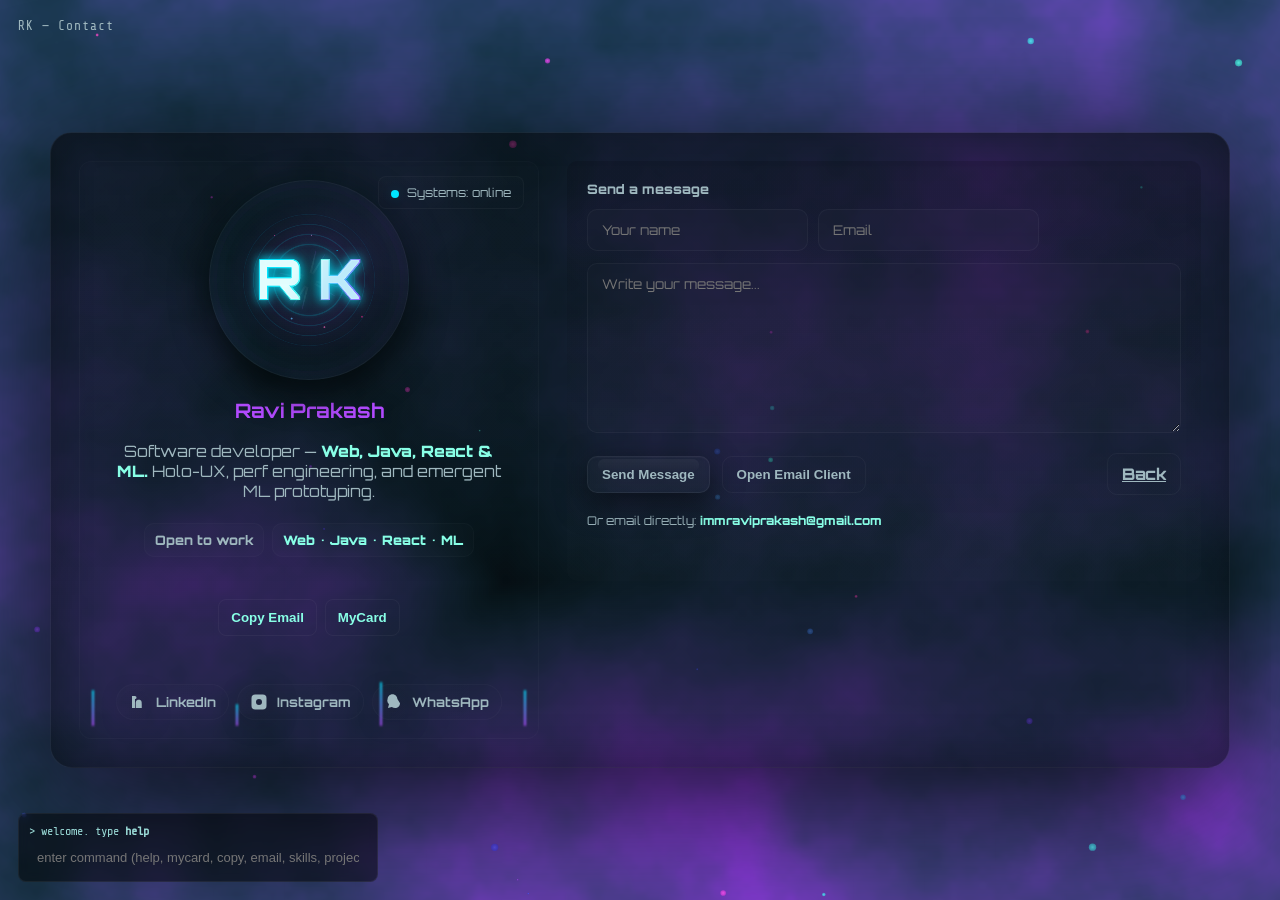
==== commit 4aff595a: "Refine navigation and project configuration" ====
--- a/contact.html
+++ b/contact.html
@@ -85,7 +85,7 @@
         <button type="button" class="btn ghost" id="emailBtn">Open Email Client</button>
         <div style="flex:1"></div>
         <!-- Back button: real href for fallback and intercepted for SPA -->
-        <a class="btn ghost" href="stud.html" id="backHome" data-spa>Back</a>
+        <a class="btn ghost" href="index.html" id="backHome" data-spa>Back</a>
       </div>
 
       <p style="font-size:12px;color:var(--muted); margin-top:6px">Or email directly: <span id="emailText" style="color:var(--accent); font-weight:800">immraviprakash@gmail.com</span></p>
